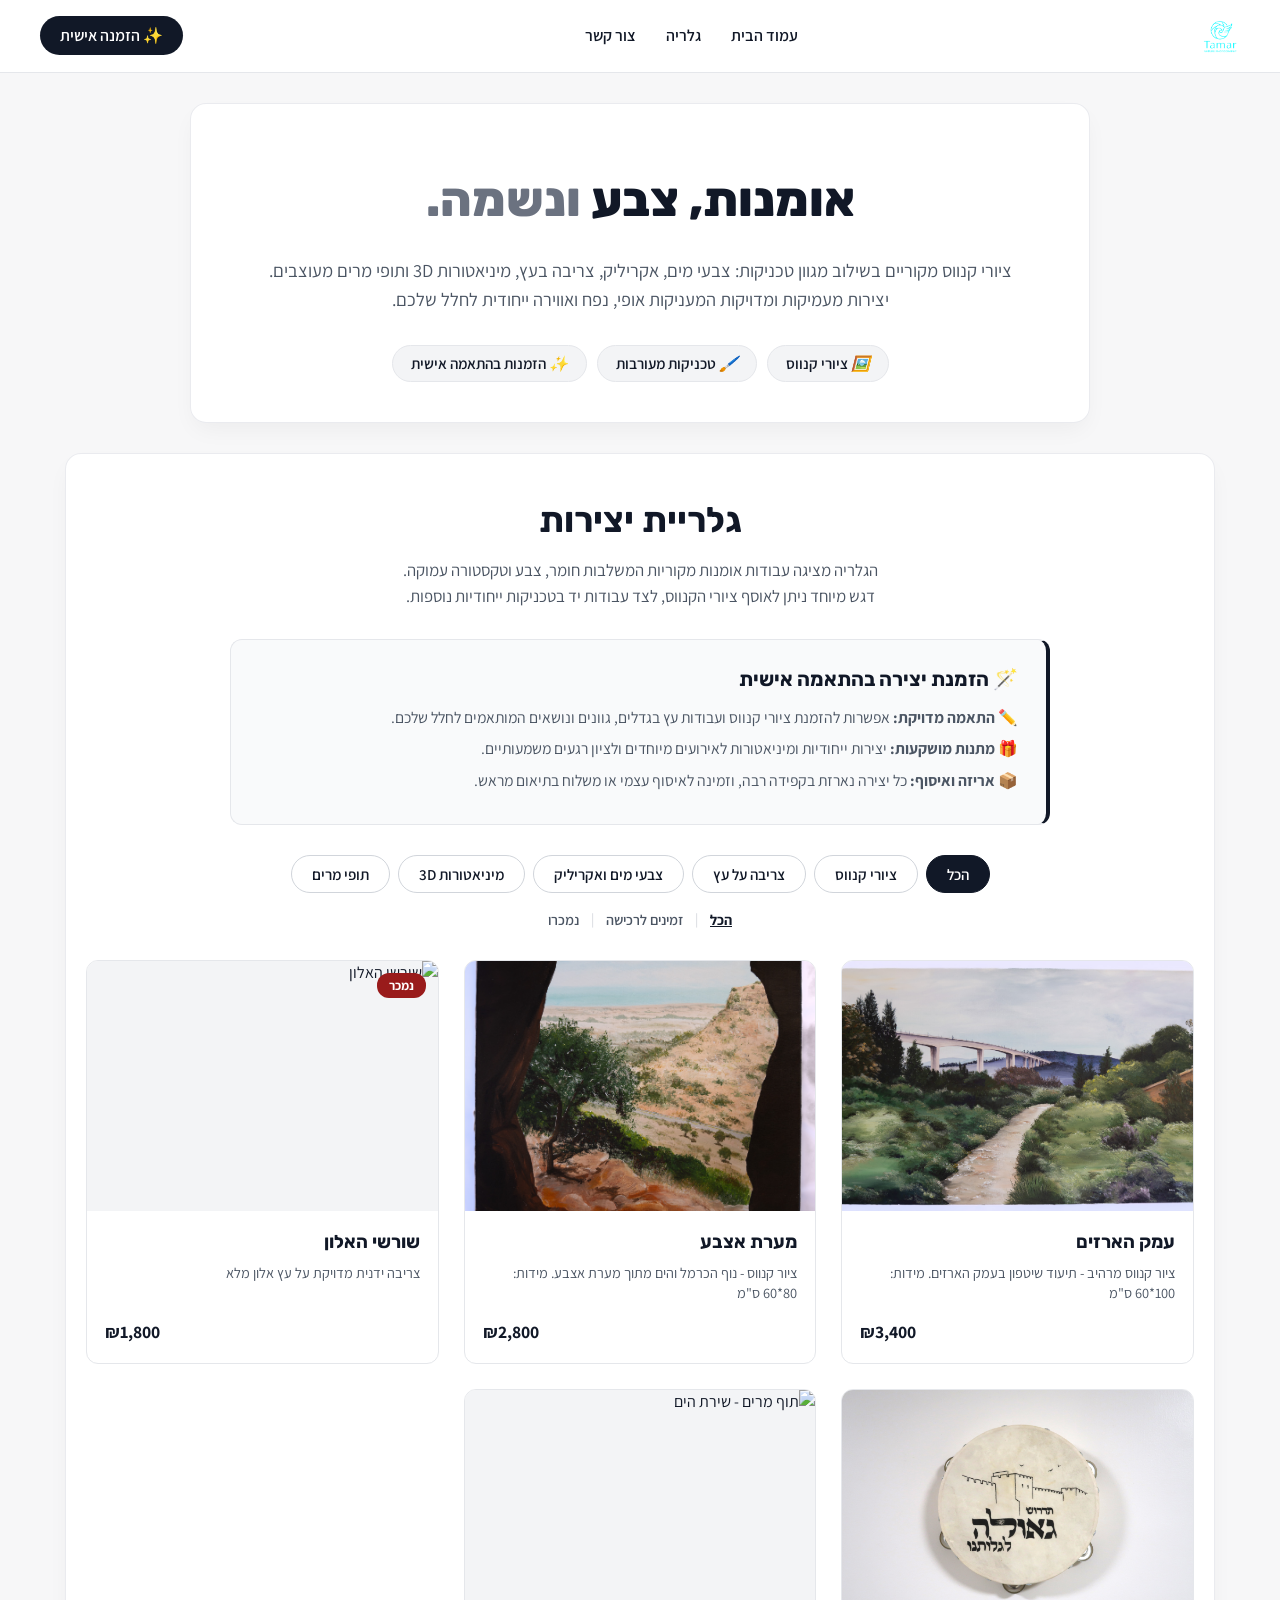
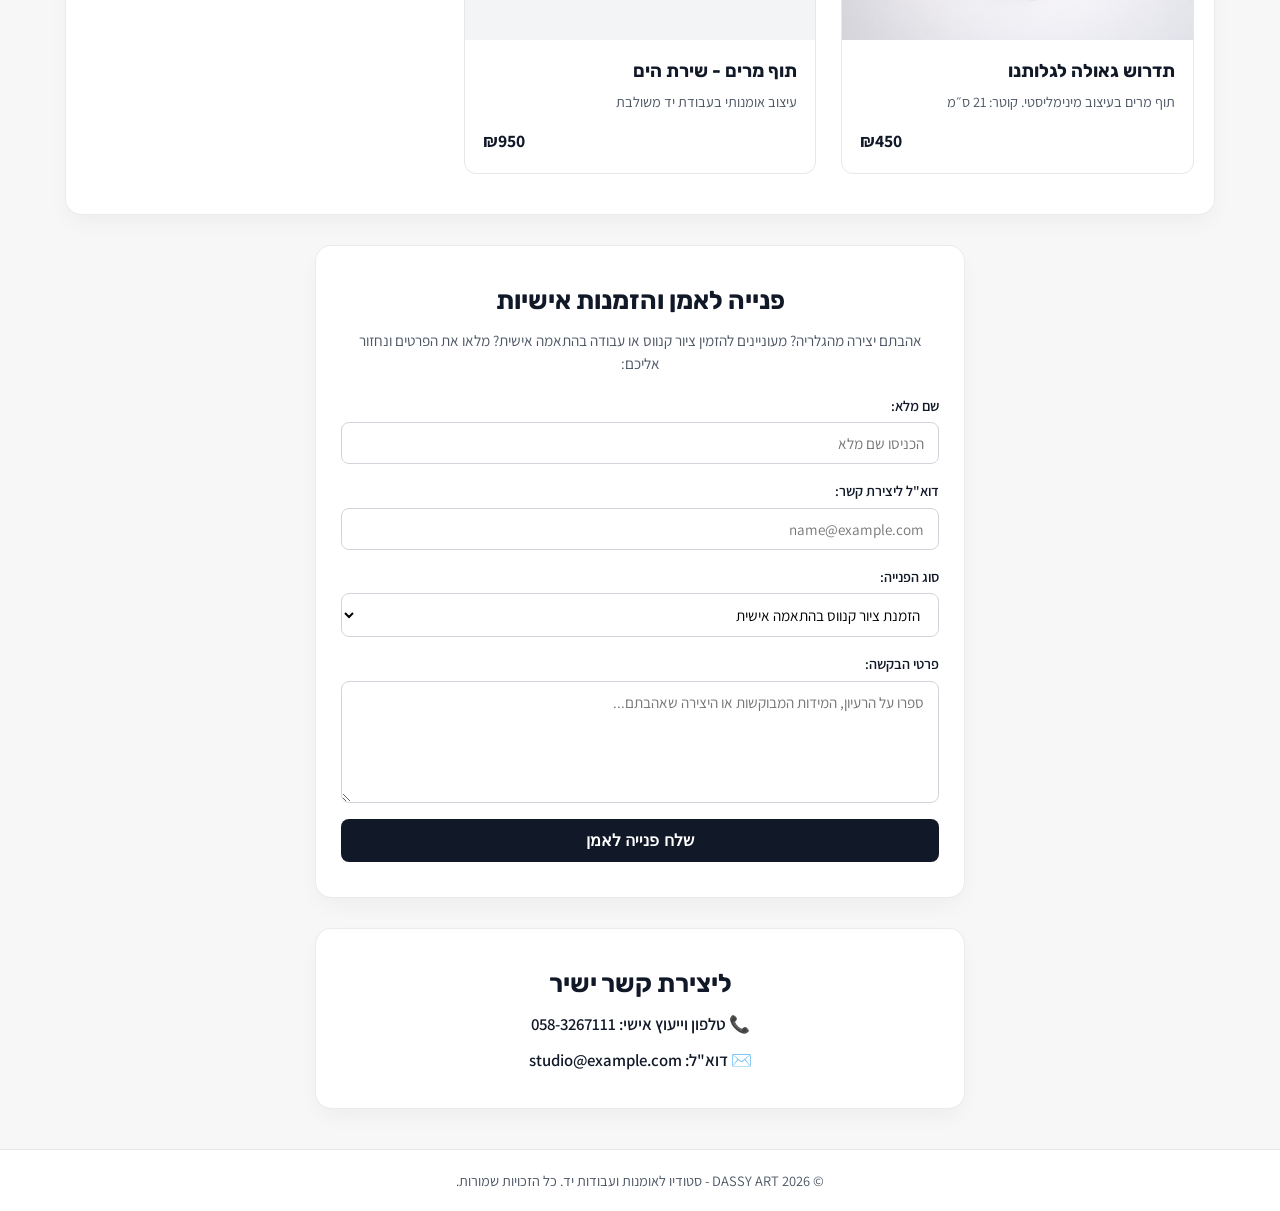
==== index.html @ f4036405 "שינוי כולל עיצוב חדש מההתחלה של האתר" ====
<!DOCTYPE html>
<html lang="he" dir="rtl">

<head>
    <script src="https://identity.netlify.com/v1/netlify-identity-widget.js"></script>
    <link rel="stylesheet" href="style.css">
    <meta charset="UTF-8">
    <meta name="viewport" content="width=device-width, initial-scale=1.0">
    <meta name="robots" content="noindex, nofollow">
    <title>DASSY ART - סטודיו לאומנות וציורי קנווס</title>
</head>

<body>

    <!-- סרגל ניווט עליון -->
    <header class="navbar">
        <div class="nav-container">
            <div class="logo">
                <img src="images/logo.png" alt="DASSY ARTS Logo">
            </div>
            <nav class="nav-links">
                <a href="#about">עמוד הבית</a>
                <a href="#gallery">גלריה</a>
                <a href="#contact">צור קשר</a>
            </nav>
            <div class="nav-btn">
                <a href="#custom-order" class="btn-dark">✨ הזמנה אישית</a>
            </div>
        </div>
    </header>

    <main>
        <!-- אזור Hero ממוקד קנווסים -->
        <section id="about" class="hero-section">
            <div class="hero-content">
                <h1 class="hero-title">אומנות, צבע <span class="highlight">ונשמה.</span></h1>
                <p class="hero-subtitle">
                    ציורי קנווס מקוריים בשילוב מגוון טכניקות: צבעי מים, אקריליק, צריבה בעץ, מיניאטורות 3D ותופי מרים מעוצבים.<br>
                    יצירות מעמיקות ומדויקות המעניקות אופי, נפח ואווירה ייחודית לחלל שלכם.
                </p>
                <div class="tags-container">
                    <span class="tag"><i class="icon">🖼️</i> ציורי קנווס</span>
                    <span class="tag"><i class="icon">🖌️</i> טכניקות מעורבות</span>
                    <span class="tag"><i class="icon">✨</i> הזמנות בהתאמה אישית</span>
                </div>
            </div>
        </section>

        <!-- אזור גלריה -->
        <section id="gallery" class="gallery-section">
            <h2 class="section-title">גלריית יצירות</h2>
            <p class="section-description">
                הגלריה מציגה עבודות אומנות מקוריות המשלבות חומר, צבע וטקסטורה עמוקה.<br>
                דגש מיוחד ניתן לאוסף ציורי הקנווס, לצד עבודות יד בטכניקות ייחודיות נוספות.
            </p>

            <!-- תיבת מידע: אומנות בהתאמה אישית -->
            <div class="info-card">
                <h3>🪄 הזמנת יצירה בהתאמה אישית</h3>
                <div class="info-item">
                    <strong>✏️ התאמה מדויקת:</strong> אפשרות להזמנת ציורי קנווס ועבודות עץ בגדלים, גוונים ונושאים המותאמים לחלל שלכם.
                </div>
                <div class="info-item">
                    <strong>🎁 מתנות מושקעות:</strong> יצירות ייחודיות ומיניאטורות לאירועים מיוחדים ולציון רגעים משמעותיים.
                </div>
                <div class="info-item">
                    <strong>📦 אריזה ואיסוף:</strong> כל יצירה נארזת בקפידה רבה, וזמינה לאיסוף עצמי או משלוח בתיאום מראש.
                </div>
            </div>

            <!-- מסנני חיפוש -->
            <div class="filter-wrapper">
                <!-- מסנן קטגוריות - קנווסים ראשון -->
                <div class="category-filters">
                    <button class="filter-btn active" data-filter-cat="all">הכל</button>
                    <button class="filter-btn" data-filter-cat="canvas">ציורי קנווס</button>
                    <button class="filter-btn" data-filter-cat="wood">צריבה על עץ</button>
                    <button class="filter-btn" data-filter-cat="watercolor">צבעי מים ואקריליק</button>
                    <button class="filter-btn" data-filter-cat="miniatures">מיניאטורות 3D</button>
                    <button class="filter-btn" data-filter-cat="tambourines">תופי מרים</button>
                </div>

                <!-- מסנן זמינות -->
                <div class="status-filters">
                    <button class="status-btn active" data-filter-status="all">הכל</button>
                    <span class="divider">|</span>
                    <button class="status-btn" data-filter-status="available">זמינים לרכישה</button>
                    <span class="divider">|</span>
                    <button class="status-btn" data-filter-status="sold">נמכרו</button>
                </div>
            </div>

            <!-- גריד יצירות -->
            <div class="gallery-container">
                
                <!-- יצירת קנווס 1 -->
                <figure class="card" data-cat="canvas" data-status="available" onclick="openModal('item4')">
                    <div class="card-image-wrap">
                        <img src="images/DSC03088.jpg" alt="עמק הארזים">
                    </div>
                    <figcaption>
                        <h3>עמק הארזים</h3>
                        <p class="card-desc">ציור קנווס מרהיב - תיעוד שיטפון בעמק הארזים. מידות: 100*60 ס"מ</p>
                        <div class="card-footer">
                            <span class="price">₪3,400</span>
                        </div>
                    </figcaption>
                </figure>

                <!-- יצירת קנווס 2 -->
                <figure class="card" data-cat="canvas" data-status="available" onclick="openModal('item5')">
                    <div class="card-image-wrap">
                        <img src="images/DSC03084.jpg" alt="מערת אצבע">
                    </div>
                    <figcaption>
                        <h3>מערת אצבע</h3>
                        <p class="card-desc">ציור קנווס - נוף הכרמל והים מתוך מערת אצבע. מידות: 80*60 ס"מ</p>
                        <div class="card-footer">
                            <span class="price">₪2,800</span>
                        </div>
                    </figcaption>
                </figure>

                <!-- עבודת עץ -->
                <figure class="card sold-card" data-cat="wood" data-status="sold" onclick="openModal('item2')">
                    <div class="card-image-wrap">
                        <span class="sold-badge">נמכר</span>
                        <img src="https://picsum.photos/id/1025/600/400" alt="שורשי האלון">
                    </div>
                    <figcaption>
                        <h3>שורשי האלון</h3>
                        <p class="card-desc">צריבה ידנית מדויקת על עץ אלון מלא</p>
                        <div class="card-footer">
                            <span class="price">₪1,800</span>
                        </div>
                    </figcaption>
                </figure>

                <!-- תוף מרים -->
                <figure class="card" data-cat="tambourines" data-status="available" onclick="openModal('item1')">
                    <div class="card-image-wrap">
                        <img src="images/tidrosh.jpg" alt="תדרוש גאולה לגלותנו">
                    </div>
                    <figcaption>
                        <h3>תדרוש גאולה לגלותנו</h3>
                        <p class="card-desc">תוף מרים בעיצוב מינימליסטי. קוטר: 21 ס״מ</p>
                        <div class="card-footer">
                            <span class="price">₪450</span>
                        </div>
                    </figcaption>
                </figure>

                <!-- תוף מרים 2 -->
                <figure class="card" data-cat="tambourines" data-status="available" onclick="openModal('item3')">
                    <div class="card-image-wrap">
                        <img src="https://picsum.photos/id/1069/600/400" alt="תוף מרים - שירת הים">
                    </div>
                    <figcaption>
                        <h3>תוף מרים - שירת הים</h3>
                        <p class="card-desc">עיצוב אומנותי בעבודת יד משולבת</p>
                        <div class="card-footer">
                            <span class="price">₪950</span>
                        </div>
                    </figcaption>
                </figure>

            </div>
        </section>

        <!-- טופס יצירת קשר / הזמנה -->
        <section id="custom-order" class="form-section">
            <h2>פנייה לאמן והזמנות אישיות</h2>
            <p>אהבתם יצירה מהגלריה? מעוניינים להזמין ציור קנווס או עבודה בהתאמה אישית? מלאו את הפרטים ונחזור אליכם:</p>
            
            <form action="https://formsubmit.co/ytmr258@gmail.com" method="POST" class="custom-form">
                <input type="hidden" name="_next" value="https://ytmr258-max.github.io/DASSY-ART/thanks.html">
                <input type="hidden" name="_captcha" value="false">

                <div class="form-group">
                    <label for="name">שם מלא:</label>
                    <input type="text" id="name" name="name" required placeholder="הכניסו שם מלא">
                </div>
                <div class="form-group">
                    <label for="email">דוא"ל ליצירת קשר:</label>
                    <input type="email" id="email" name="email" required placeholder="name@example.com">
                </div>
                <div class="form-group">
                    <label for="order-type">סוג הפנייה:</label>
                    <select id="order-type" name="order-type">
                        <option value="custom-canvas">הזמנת ציור קנווס בהתאמה אישית</option>
                        <option value="purchase">רכישת יצירה קיימת מהגלריה</option>
                        <option value="custom-wood">הזמנת עבודת צריבה בעץ</option>
                        <option value="miniatures">הזמנת מיניאטורה / תוף מרים</option>
                        <option value="other">ייעוץ / פנייה כללית</option>
                    </select>
                </div>
                <div class="form-group">
                    <label for="message">פרטי הבקשה:</label>
                    <textarea id="message" name="message" rows="5" placeholder="ספרו על הרעיון, המידות המבוקשות או היצירה שאהבתם..."></textarea>
                </div>
                <button type="submit" class="submit-btn">שלח פנייה לאמן</button>
            </form>
        </section>

        <!-- פרטי התקשרות -->
        <section id="contact" class="contact-section">
            <h2>ליצירת קשר ישיר</h2>
            <ul class="contact-list">
                <li>📞 טלפון וייעוץ אישי: 058-3267111</li>
                <li>✉️ דוא"ל: studio@example.com</li>
            </ul>
        </section>
    </main>

    <!-- Modal לפרטי יצירה -->
    <div id="product-modal" class="modal-backdrop" onclick="closeModal(event)">
        <div class="modal-content" onclick="event.stopPropagation()">
            <button class="modal-close" onclick="closeModalDirect()">&times;</button>
            <div class="modal-body">
                <div class="modal-gallery">
                    <img id="modal-main-img" src="" alt="תמונה ראשית">
                    <div class="modal-thumbs" id="modal-thumbs"></div>
                </div>
                <div class="modal-info">
                    <h2 id="modal-title"></h2>
                    <p id="modal-price" class="price"></p>
                    <p id="modal-desc" class="modal-desc-text"></p>
                    <hr class="modal-divider">

                    <h3 id="modal-form-title">פנייה לגבי יצירה זו</h3>
                    <form action="https://formsubmit.co/ytmr258@gmail.com" method="POST" class="custom-form">
                        <input type="hidden" name="_next" value="https://ytmr258-max.github.io/DASSY-ART/thanks.html">
                        <input type="hidden" name="_captcha" value="false">
                        <input type="hidden" id="modal-item-name" name="item_name" value="">
                        
                        <div class="form-group">
                            <label for="m-name">שם מלא:</label>
                            <input type="text" id="m-name" name="name" required>
                        </div>
                        <div class="form-group">
                            <label for="m-email">דוא"ל:</label>
                            <input type="email" id="m-email" name="email" required>
                        </div>
                        <div class="form-group">
                            <label for="m-message">הודעה:</label>
                            <textarea id="m-message" name="message" rows="3" placeholder="אשמח לקבל פרטים נוספים..."></textarea>
                        </div>
                        <button type="submit" class="submit-btn">שלח פנייה לגבי היצירה</button>
                    </form>
                </div>
            </div>
        </div>
    </div>

    <footer>
        <p>&copy; 2026 DASSY ART - סטודיו לאומנות ועבודות יד. כל הזכויות שמורות.</p>
    </footer>

    <script src="script.js"></script>
</body>

</html>
---- style.css ----
@import url('https://fonts.googleapis.com/css2?family=Assistant:wght@400;600;700&family=Rubik:wght@500;700;800&display=swap');

:root {
  --bg-color: #f7f7f8;
  --text-primary: #111827;
  --text-secondary: #4b5563;
  --accent-color: #374151;
  --accent-hover: #000000;
  
  --glass-bg: rgba(255, 255, 255, 0.92); 
  --glass-border: rgba(229, 231, 235, 0.8);
  --glass-shadow: 0 10px 25px -5px rgba(0, 0, 0, 0.05);

  --card-bg: #ffffff;
  --pill-bg: #f3f4f6;
  --sold-red: #991b1b;
  --font-main: 'Assistant', sans-serif;
  --font-heading: 'Rubik', sans-serif;
}

* { box-sizing: border-box; margin: 0; padding: 0; }

body {
    background-color: var(--bg-color);
    font-family: var(--font-main);
    color: var(--text-primary);
    direction: rtl;
    text-align: center;
    line-height: 1.5;
}

/* Navbar */
.navbar {
  background-color: rgba(255, 255, 255, 0.95);
  backdrop-filter: blur(8px);
  padding: 16px 40px;
  position: sticky;
  top: 0;
  z-index: 100;
  border-bottom: 1px solid #e5e7eb;
}
.nav-container { max-width: 1200px; margin: 0 auto; display: flex; align-items: center; justify-content: space-between; }
.logo img { height: 40px; width: auto; display: block; }
.nav-links { display: flex; gap: 30px; }
.nav-links a { text-decoration: none; color: var(--text-primary); font-weight: 600; transition: color 0.2s ease; }
.nav-links a:hover { color: var(--text-secondary); }
.btn-dark { background-color: var(--text-primary); color: #fff; padding: 9px 20px; border-radius: 20px; text-decoration: none; font-weight: 600; transition: background 0.2s; }
.btn-dark:hover { background-color: var(--accent-hover); }

/* Hero Section */
.hero-section { 
  padding: 60px 20px 40px; 
  max-width: 900px; 
  margin: 30px auto 20px; 
  background: var(--glass-bg);
  border-radius: 16px;
  box-shadow: var(--glass-shadow);
  border: 1px solid var(--glass-border);
}
.hero-title { 
  font-family: var(--font-heading); 
  font-size: 3rem; 
  font-weight: 800; 
  color: var(--text-primary);
}
.hero-title .highlight { color: #6b7280; }
.hero-subtitle { 
  font-size: 1.15rem; 
  color: var(--text-secondary); 
  margin: 20px 0 30px; 
  line-height: 1.6;
}
.tags-container { display: flex; justify-content: center; gap: 10px; flex-wrap: wrap; }
.tag { 
  background-color: var(--pill-bg); 
  padding: 6px 18px; 
  border-radius: 20px; 
  font-weight: 600; 
  font-size: 0.95rem;
  color: var(--text-primary);
  border: 1px solid #e5e7eb;
}

/* Gallery Section */
.gallery-section { 
  max-width: 1150px; 
  margin: 30px auto; 
  padding: 40px 20px; 
  background: var(--glass-bg);
  border-radius: 16px;
  box-shadow: var(--glass-shadow);
  border: 1px solid var(--glass-border);
}
.section-title { 
  font-family: var(--font-heading); 
  font-size: 2.2rem; 
  margin-bottom: 12px; 
}
.section-description { 
  color: var(--text-secondary); 
  max-width: 750px; 
  margin: 0 auto 15px; 
  font-size: 1.05rem; 
}

/* Info Card */
.info-card {
  background-color: #f9fafb;
  border: 1px solid #e5e7eb;
  border-right: 4px solid var(--text-primary);
  border-radius: 12px;
  padding: 24px 28px;
  max-width: 820px;
  margin: 30px auto;
  text-align: right;
}
.info-card h3 { font-family: var(--font-heading); font-size: 1.25rem; margin-bottom: 12px; }
.info-item { margin-bottom: 8px; font-size: 0.98rem; color: var(--text-secondary); }

/* Filters */
.filter-wrapper { margin: 30px 0; display: flex; flex-direction: column; gap: 15px; align-items: center; }
.category-filters { display: flex; gap: 8px; flex-wrap: wrap; justify-content: center; }
.filter-btn {
  background-color: #ffffff;
  border: 1px solid #d1d5db;
  padding: 8px 20px;
  border-radius: 20px;
  font-family: var(--font-main);
  font-weight: 600;
  font-size: 0.95rem;
  color: var(--text-primary);
  cursor: pointer;
  transition: all 0.2s ease;
}
.filter-btn.active, .filter-btn:hover { 
  background-color: var(--text-primary); 
  color: #ffffff; 
  border-color: var(--text-primary); 
}
.status-filters { display: flex; gap: 12px; align-items: center; justify-content: center; font-size: 0.9rem; color: var(--text-secondary); }
.status-btn { background: none; border: none; font-family: var(--font-main); font-size: 0.9rem; color: var(--text-secondary); cursor: pointer; font-weight: 600; }
.status-btn.active { color: var(--text-primary); font-weight: 700; text-decoration: underline; }
.divider { color: #d1d5db; }

/* Gallery Grid */
.gallery-container { display: grid; grid-template-columns: repeat(auto-fill, minmax(280px, 1fr)); gap: 25px; margin-top: 25px; }
.card {
  background-color: var(--card-bg);
  border-radius: 12px;
  overflow: hidden;
  border: 1px solid #e5e7eb;
  cursor: pointer;
  transition: transform 0.2s ease, box-shadow 0.2s ease;
  text-align: right;
  display: flex; 
  flex-direction: column;
}
.card:hover { transform: translateY(-4px); box-shadow: 0 12px 20px -5px rgba(0, 0, 0, 0.08); }
.card * { pointer-events: none; }

.card-image-wrap { position: relative; width: 100%; height: 250px; background-color: #f3f4f6; }
.card-image-wrap img { width: 100%; height: 100%; object-fit: cover; }

.sold-badge {
  position: absolute; top: 12px; right: 12px;
  background-color: var(--sold-red); color: #ffffff;
  font-size: 0.8rem; font-weight: 700;
  padding: 3px 12px; border-radius: 12px; z-index: 2;
}
.card figcaption { padding: 18px; display: flex; flex-direction: column; gap: 6px; flex-grow: 1; }
.card h3 { font-family: var(--font-heading); font-size: 1.15rem; color: var(--text-primary); }
.card-desc { font-size: 0.9rem; color: var(--text-secondary); line-height: 1.4; }
.card-footer { display: flex; justify-content: flex-end; align-items: center; margin-top: auto; padding-top: 10px; }
.price { font-weight: 700; font-size: 1.1rem; color: var(--text-primary); direction: ltr; }

/* Forms & Contact */
.form-section, .contact-section { 
  max-width: 650px; 
  margin: 30px auto; 
  padding: 35px 25px; 
  background: var(--glass-bg);
  border-radius: 16px;
  border: 1px solid var(--glass-border);
  box-shadow: var(--glass-shadow);
  text-align: right;
}
.contact-section { text-align: center; }
.form-section h2, .contact-section h2 { font-family: var(--font-heading); font-size: 1.6rem; margin-bottom: 10px; text-align: center; }
.form-section p { font-size: 0.95rem; color: var(--text-secondary); margin-bottom: 20px; text-align: center; }

.form-group { display: flex; flex-direction: column; gap: 6px; margin-bottom: 16px; }
.form-group label { font-weight: 600; font-size: 0.9rem; }
.form-group input, .form-group select, .form-group textarea {
  width: 100%; 
  padding: 10px 14px; 
  background-color: #ffffff;
  border: 1px solid #d1d5db; 
  border-radius: 8px; 
  font-family: var(--font-main); 
  font-size: 0.95rem;
}

.submit-btn {
  background-color: var(--text-primary); 
  color: #ffffff; 
  border: none; 
  padding: 12px; 
  border-radius: 8px;
  font-weight: 700; 
  width: 100%; 
  cursor: pointer; 
  font-size: 1rem; 
  transition: background 0.2s;
}
.submit-btn:hover { background-color: var(--accent-hover); }

.contact-list { list-style: none; padding: 0; display: flex; flex-direction: column; gap: 10px; align-items: center; font-size: 1.05rem; font-weight: 600; }

/* Modal */
.modal-backdrop {
  position: fixed; top: 0; left: 0; width: 100vw; height: 100vh;
  background: rgba(0, 0, 0, 0.5);
  backdrop-filter: blur(4px);
  display: none; opacity: 0; pointer-events: none;
  align-items: center; justify-content: center; z-index: 9999;
  transition: opacity 0.2s ease;
}
.modal-backdrop.open { display: flex !important; opacity: 1 !important; pointer-events: auto !important; }

.modal-content {
  background: #ffffff; border-radius: 16px; max-width: 750px; width: 90%;
  max-height: 85vh; overflow-y: auto; position: relative; padding: 30px; text-align: right;
}
.modal-content * { pointer-events: auto; }
.modal-close { position: absolute; top: 15px; left: 18px; font-size: 1.8rem; background: none; border: none; cursor: pointer; }
.modal-body { display: grid; grid-template-columns: 1fr 1fr; gap: 20px; margin-top: 10px; }
@media (max-width: 640px) { .modal-body { grid-template-columns: 1fr; } }

.modal-gallery img { width: 100%; height: 250px; object-fit: contain; background: #f9fafb; border-radius: 8px; }
.modal-thumbs { display: flex; gap: 8px; margin-top: 10px; justify-content: center; }
.modal-thumbs img { width: 50px; height: 50px; border-radius: 6px; cursor: pointer; opacity: 0.7; object-fit: cover; }
.modal-thumbs img.active { opacity: 1; border: 2px solid var(--text-primary); }

.modal-desc-text { color: var(--text-secondary); font-size: 0.95rem; margin: 10px 0; }
.modal-divider { border: 0; height: 1px; background: #e5e7eb; margin: 15px 0; }

footer { padding: 20px; background: #ffffff; text-align: center; border-top: 1px solid #e5e7eb; font-size: 0.9rem; color: var(--text-secondary); margin-top: 40px; }
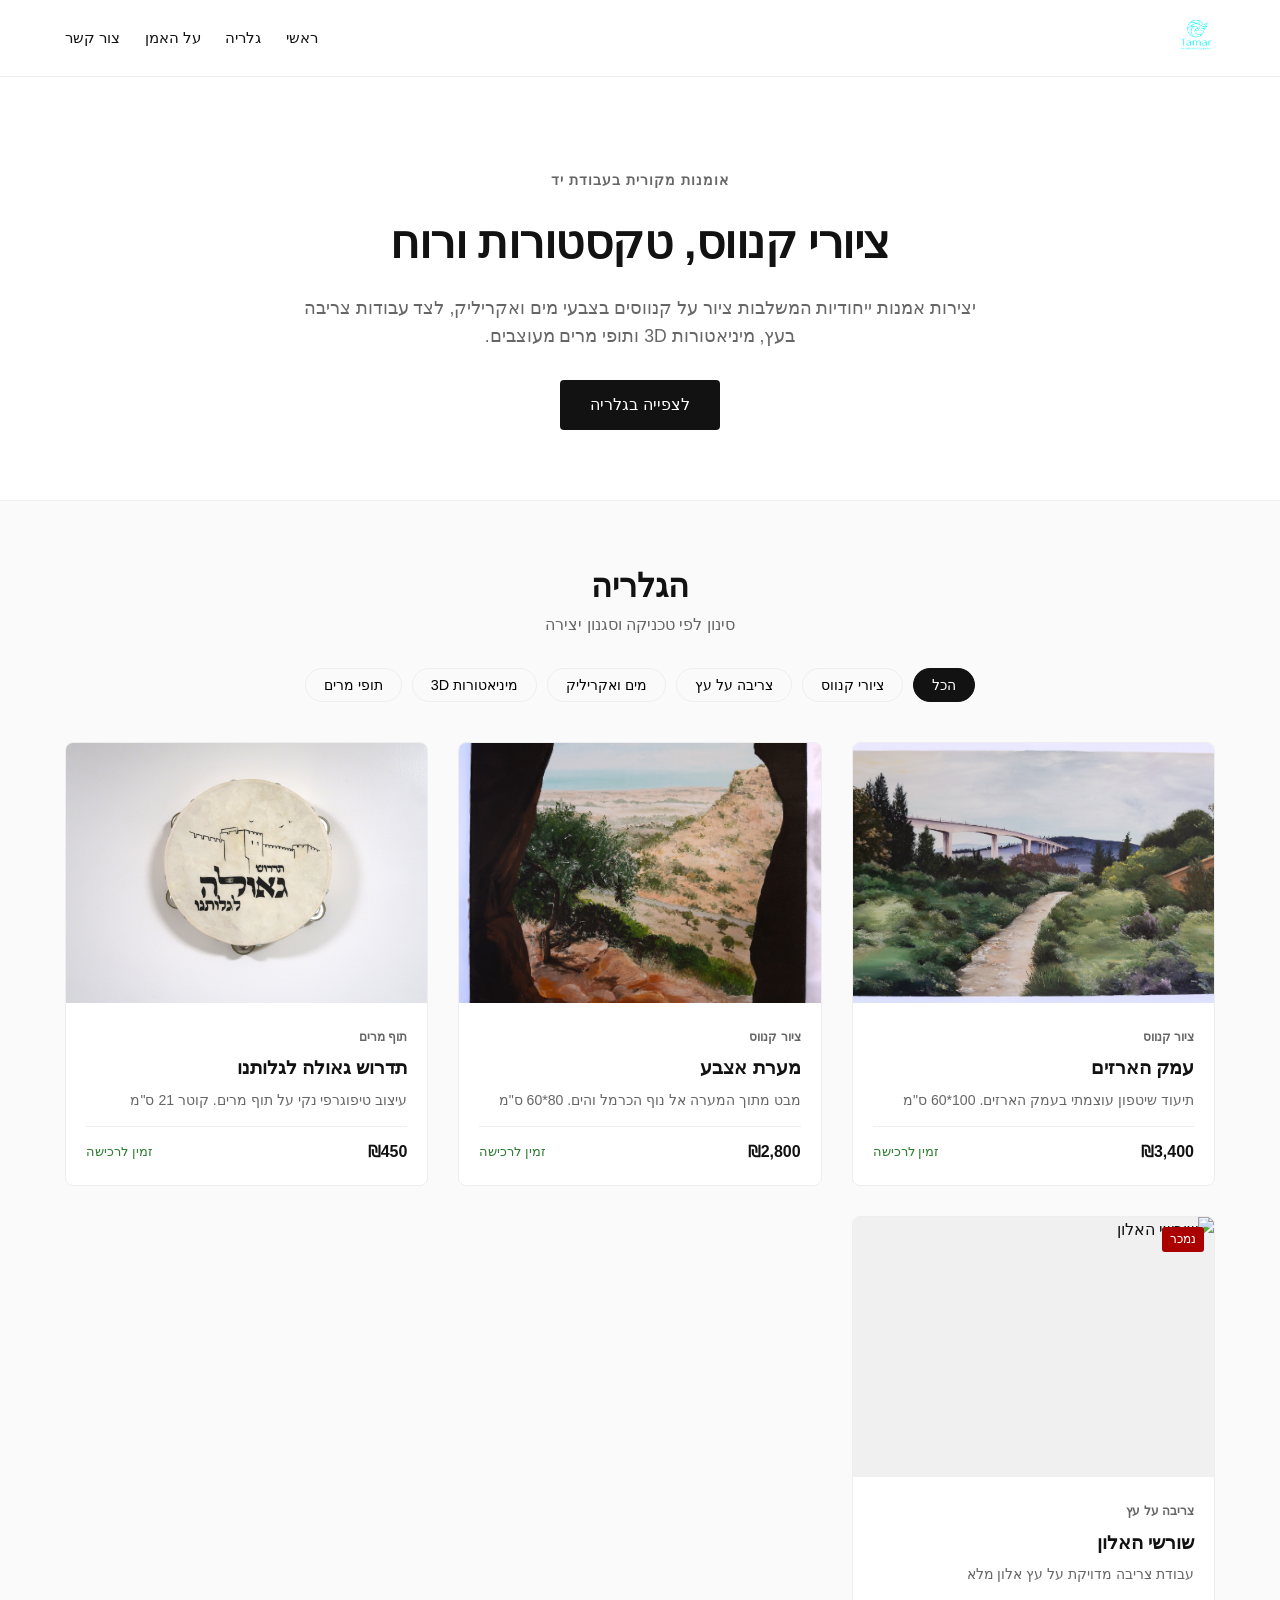
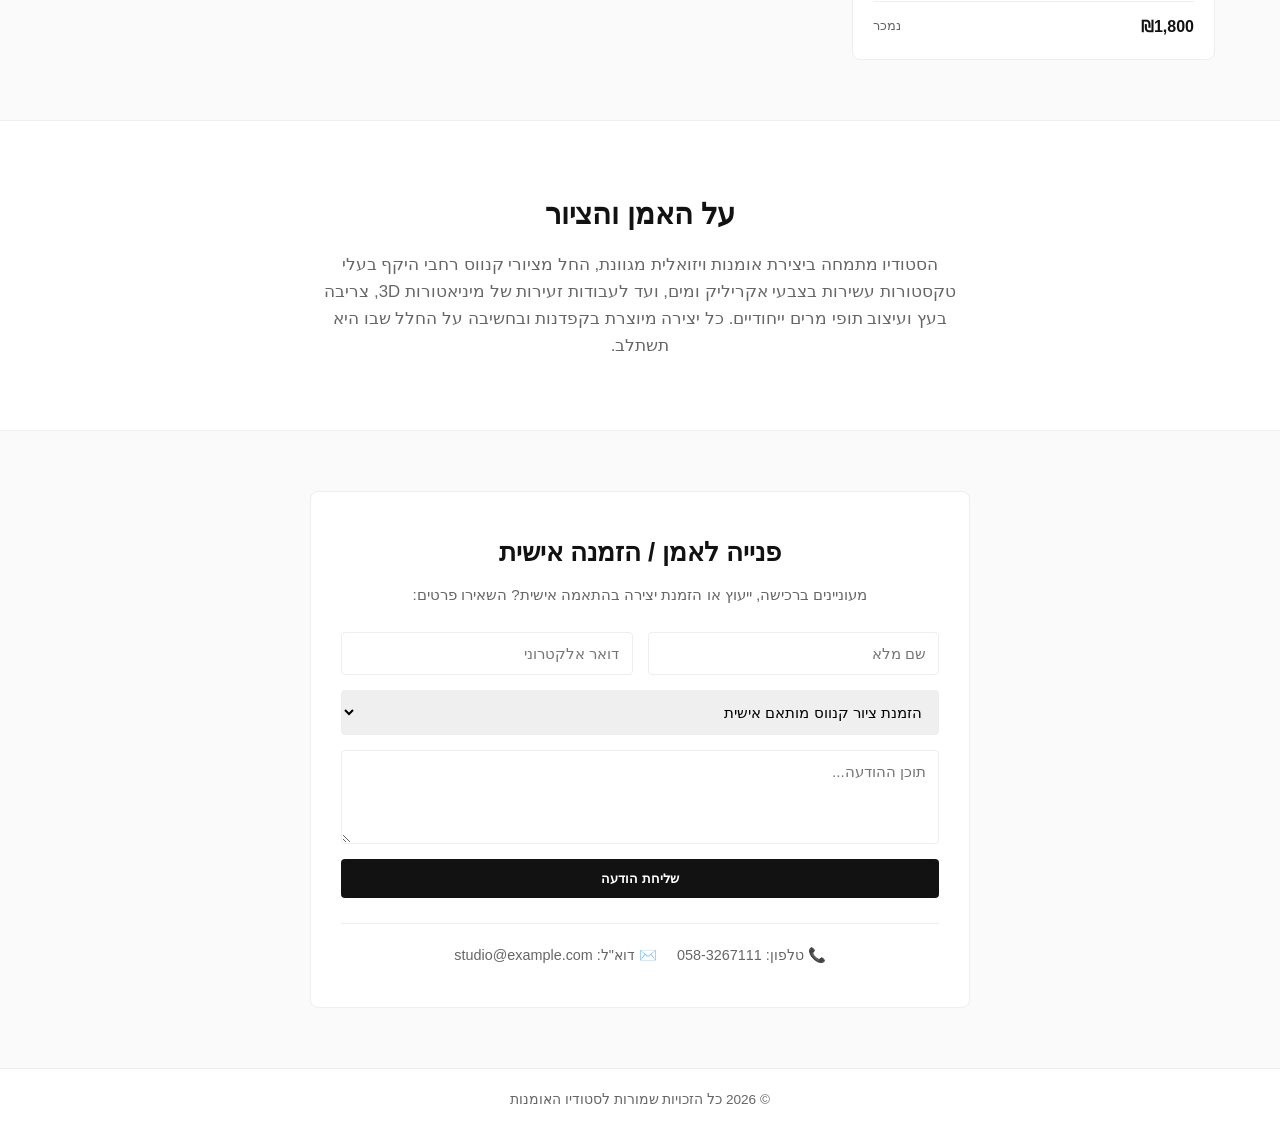
==== commit 82c132f5: "שינוי כולל 2" ====
--- a/index.html
+++ b/index.html
@@ -1,251 +1,197 @@
 <!DOCTYPE html>
 <html lang="he" dir="rtl">
-
 <head>
-    <script src="https://identity.netlify.com/v1/netlify-identity-widget.js"></script>
-    <link rel="stylesheet" href="style.css">
     <meta charset="UTF-8">
     <meta name="viewport" content="width=device-width, initial-scale=1.0">
-    <meta name="robots" content="noindex, nofollow">
-    <title>DASSY ART - סטודיו לאומנות וציורי קנווס</title>
+    <title>גלריית אמנות | אומנות מקורית וקנווסים</title>
+    <link rel="stylesheet" href="style.css">
+    <script src="https://identity.netlify.com/v1/netlify-identity-widget.js"></script>
 </head>
-
 <body>
 
-    <!-- סרגל ניווט עליון -->
-    <header class="navbar">
-        <div class="nav-container">
-            <div class="logo">
-                <img src="images/logo.png" alt="DASSY ARTS Logo">
-            </div>
-            <nav class="nav-links">
-                <a href="#about">עמוד הבית</a>
+    <!-- ניווט עליון נקי -->
+    <header class="site-header">
+        <div class="header-inner">
+            <div class="brand-logo">
+                <img src="images/logo.png" alt="לוגו האמן">
+            </div>
+            <nav class="main-nav">
+                <a href="#hero">ראשי</a>
                 <a href="#gallery">גלריה</a>
-                <a href="#contact">צור קשר</a>
+                <a href="#about-artist">על האמן</a>
+                <a href="#contact-section">צור קשר</a>
             </nav>
-            <div class="nav-btn">
-                <a href="#custom-order" class="btn-dark">✨ הזמנה אישית</a>
-            </div>
         </div>
     </header>
 
     <main>
-        <!-- אזור Hero ממוקד קנווסים -->
-        <section id="about" class="hero-section">
-            <div class="hero-content">
-                <h1 class="hero-title">אומנות, צבע <span class="highlight">ונשמה.</span></h1>
-                <p class="hero-subtitle">
-                    ציורי קנווס מקוריים בשילוב מגוון טכניקות: צבעי מים, אקריליק, צריבה בעץ, מיניאטורות 3D ותופי מרים מעוצבים.<br>
-                    יצירות מעמיקות ומדויקות המעניקות אופי, נפח ואווירה ייחודית לחלל שלכם.
-                </p>
-                <div class="tags-container">
-                    <span class="tag"><i class="icon">🖼️</i> ציורי קנווס</span>
-                    <span class="tag"><i class="icon">🖌️</i> טכניקות מעורבות</span>
-                    <span class="tag"><i class="icon">✨</i> הזמנות בהתאמה אישית</span>
+        <!-- Hero נקי וממוקד קנווסים -->
+        <section id="hero" class="hero-block">
+            <div class="hero-text">
+                <span class="sub-title">אומנות מקורית בעבודת יד</span>
+                <h1>ציורי קנווס, טקסטורות ורוח</h1>
+                <p>יצירות אמנות ייחודיות המשלבות ציור על קנווסים בצבעי מים ואקריליק, לצד עבודות צריבה בעץ, מיניאטורות 3D ותופי מרים מעוצבים.</p>
+                <a href="#gallery" class="cta-button">לצפייה בגלריה</a>
+            </div>
+        </section>
+
+        <!-- גלריה הראשית -->
+        <section id="gallery" class="gallery-block">
+            <div class="section-header">
+                <h2>הגלריה</h2>
+                <p>סינון לפי טכניקה וסגנון יצירה</p>
+            </div>
+
+            <!-- סינון קטגוריות -->
+            <div class="filter-bar">
+                <button class="filter-btn active" data-cat="all">הכל</button>
+                <button class="filter-btn" data-cat="canvas">ציורי קנווס</button>
+                <button class="filter-btn" data-cat="wood">צריבה על עץ</button>
+                <button class="filter-btn" data-cat="paints">מים ואקריליק</button>
+                <button class="filter-btn" data-cat="miniatures">מיניאטורות 3D</button>
+                <button class="filter-btn" data-cat="tambourines">תופי מרים</button>
+            </div>
+
+            <!-- גריד היצירות -->
+            <div class="art-grid">
+                
+                <!-- קנווס 1 -->
+                <article class="art-card" data-cat="canvas" onclick="openModal('item4')">
+                    <div class="art-thumb">
+                        <img src="images/DSC03088.jpg" alt="עמק הארזים">
+                    </div>
+                    <div class="art-details">
+                        <span class="art-cat">ציור קנווס</span>
+                        <h3>עמק הארזים</h3>
+                        <p>תיעוד שיטפון עוצמתי בעמק הארזים. 100*60 ס"מ</p>
+                        <div class="art-meta">
+                            <span class="price">₪3,400</span>
+                            <span class="status available">זמין לרכישה</span>
+                        </div>
+                    </div>
+                </article>
+
+                <!-- קנווס 2 -->
+                <article class="art-card" data-cat="canvas" onclick="openModal('item5')">
+                    <div class="art-thumb">
+                        <img src="images/DSC03084.jpg" alt="מערת אצבע">
+                    </div>
+                    <div class="art-details">
+                        <span class="art-cat">ציור קנווס</span>
+                        <h3>מערת אצבע</h3>
+                        <p>מבט מתוך המערה אל נוף הכרמל והים. 80*60 ס"מ</p>
+                        <div class="art-meta">
+                            <span class="price">₪2,800</span>
+                            <span class="status available">זמין לרכישה</span>
+                        </div>
+                    </div>
+                </article>
+
+                <!-- תוף מרים -->
+                <article class="art-card" data-cat="tambourines" onclick="openModal('item1')">
+                    <div class="art-thumb">
+                        <img src="images/tidrosh.jpg" alt="תדרוש גאולה לגלותנו">
+                    </div>
+                    <div class="art-details">
+                        <span class="art-cat">תוף מרים</span>
+                        <h3>תדרוש גאולה לגלותנו</h3>
+                        <p>עיצוב טיפוגרפי נקי על תוף מרים. קוטר 21 ס"מ</p>
+                        <div class="art-meta">
+                            <span class="price">₪450</span>
+                            <span class="status available">זמין לרכישה</span>
+                        </div>
+                    </div>
+                </article>
+
+                <!-- צריבה בעץ (נמכר) -->
+                <article class="art-card sold" data-cat="wood" onclick="openModal('item2')">
+                    <div class="art-thumb">
+                        <span class="badge-sold">נמכר</span>
+                        <img src="https://picsum.photos/id/1025/600/400" alt="שורשי האלון">
+                    </div>
+                    <div class="art-details">
+                        <span class="art-cat">צריבה על עץ</span>
+                        <h3>שורשי האלון</h3>
+                        <p>עבודת צריבה מדויקת על עץ אלון מלא</p>
+                        <div class="art-meta">
+                            <span class="price">₪1,800</span>
+                            <span class="status is-sold">נמכר</span>
+                        </div>
+                    </div>
+                </article>
+
+            </div>
+        </section>
+
+        <!-- אזור "על האמן" -->
+        <section id="about-artist" class="about-block">
+            <div class="about-content">
+                <h2>על האמן והציור</h2>
+                <p>הסטודיו מתמחה ביצירת אומנות ויזואלית מגוונת, החל מציורי קנווס רחבי היקף בעלי טקסטורות עשירות בצבעי אקריליק ומים, ועד לעבודות זעירות של מיניאטורות 3D, צריבה בעץ ועיצוב תופי מרים ייחודיים. כל יצירה מיוצרת בקפדנות ובחשיבה על החלל שבו היא תשתלב.</p>
+            </div>
+        </section>
+
+        <!-- טופס יצירת קשר -->
+        <section id="contact-section" class="contact-block">
+            <div class="contact-card">
+                <h2>פנייה לאמן / הזמנה אישית</h2>
+                <p>מעוניינים ברכישה, ייעוץ או הזמנת יצירה בהתאמה אישית? השאירו פרטים:</p>
+                
+                <form action="https://formsubmit.co/ytmr258@gmail.com" method="POST" class="main-form">
+                    <input type="hidden" name="_next" value="https://ytmr258-max.github.io/DASSY-ART/thanks.html">
+                    <input type="hidden" name="_captcha" value="false">
+
+                    <div class="input-row">
+                        <input type="text" name="name" placeholder="שם מלא" required>
+                        <input type="email" name="email" placeholder="דואר אלקטרוני" required>
+                    </div>
+
+                    <select name="subject">
+                        <option value="canvas">הזמנת ציור קנווס מותאם אישית</option>
+                        <option value="general-item">רכישת יצירה קיימת מהגלריה</option>
+                        <option value="wood-burning">עבודת צריבה בעץ / תוף מרים</option>
+                        <option value="other">פנייה כללית / ייעוץ</option>
+                    </select>
+
+                    <textarea name="message" rows="4" placeholder="תוכן ההודעה..." required></textarea>
+
+                    <button type="submit" class="send-btn">שליחת הודעה</button>
+                </form>
+
+                <div class="direct-contact">
+                    <span>📞 טלפון: 058-3267111</span>
+                    <span>✉️ דוא"ל: studio@example.com</span>
                 </div>
             </div>
         </section>
-
-        <!-- אזור גלריה -->
-        <section id="gallery" class="gallery-section">
-            <h2 class="section-title">גלריית יצירות</h2>
-            <p class="section-description">
-                הגלריה מציגה עבודות אומנות מקוריות המשלבות חומר, צבע וטקסטורה עמוקה.<br>
-                דגש מיוחד ניתן לאוסף ציורי הקנווס, לצד עבודות יד בטכניקות ייחודיות נוספות.
-            </p>
-
-            <!-- תיבת מידע: אומנות בהתאמה אישית -->
-            <div class="info-card">
-                <h3>🪄 הזמנת יצירה בהתאמה אישית</h3>
-                <div class="info-item">
-                    <strong>✏️ התאמה מדויקת:</strong> אפשרות להזמנת ציורי קנווס ועבודות עץ בגדלים, גוונים ונושאים המותאמים לחלל שלכם.
-                </div>
-                <div class="info-item">
-                    <strong>🎁 מתנות מושקעות:</strong> יצירות ייחודיות ומיניאטורות לאירועים מיוחדים ולציון רגעים משמעותיים.
-                </div>
-                <div class="info-item">
-                    <strong>📦 אריזה ואיסוף:</strong> כל יצירה נארזת בקפידה רבה, וזמינה לאיסוף עצמי או משלוח בתיאום מראש.
-                </div>
-            </div>
-
-            <!-- מסנני חיפוש -->
-            <div class="filter-wrapper">
-                <!-- מסנן קטגוריות - קנווסים ראשון -->
-                <div class="category-filters">
-                    <button class="filter-btn active" data-filter-cat="all">הכל</button>
-                    <button class="filter-btn" data-filter-cat="canvas">ציורי קנווס</button>
-                    <button class="filter-btn" data-filter-cat="wood">צריבה על עץ</button>
-                    <button class="filter-btn" data-filter-cat="watercolor">צבעי מים ואקריליק</button>
-                    <button class="filter-btn" data-filter-cat="miniatures">מיניאטורות 3D</button>
-                    <button class="filter-btn" data-filter-cat="tambourines">תופי מרים</button>
-                </div>
-
-                <!-- מסנן זמינות -->
-                <div class="status-filters">
-                    <button class="status-btn active" data-filter-status="all">הכל</button>
-                    <span class="divider">|</span>
-                    <button class="status-btn" data-filter-status="available">זמינים לרכישה</button>
-                    <span class="divider">|</span>
-                    <button class="status-btn" data-filter-status="sold">נמכרו</button>
-                </div>
-            </div>
-
-            <!-- גריד יצירות -->
-            <div class="gallery-container">
-                
-                <!-- יצירת קנווס 1 -->
-                <figure class="card" data-cat="canvas" data-status="available" onclick="openModal('item4')">
-                    <div class="card-image-wrap">
-                        <img src="images/DSC03088.jpg" alt="עמק הארזים">
-                    </div>
-                    <figcaption>
-                        <h3>עמק הארזים</h3>
-                        <p class="card-desc">ציור קנווס מרהיב - תיעוד שיטפון בעמק הארזים. מידות: 100*60 ס"מ</p>
-                        <div class="card-footer">
-                            <span class="price">₪3,400</span>
-                        </div>
-                    </figcaption>
-                </figure>
-
-                <!-- יצירת קנווס 2 -->
-                <figure class="card" data-cat="canvas" data-status="available" onclick="openModal('item5')">
-                    <div class="card-image-wrap">
-                        <img src="images/DSC03084.jpg" alt="מערת אצבע">
-                    </div>
-                    <figcaption>
-                        <h3>מערת אצבע</h3>
-                        <p class="card-desc">ציור קנווס - נוף הכרמל והים מתוך מערת אצבע. מידות: 80*60 ס"מ</p>
-                        <div class="card-footer">
-                            <span class="price">₪2,800</span>
-                        </div>
-                    </figcaption>
-                </figure>
-
-                <!-- עבודת עץ -->
-                <figure class="card sold-card" data-cat="wood" data-status="sold" onclick="openModal('item2')">
-                    <div class="card-image-wrap">
-                        <span class="sold-badge">נמכר</span>
-                        <img src="https://picsum.photos/id/1025/600/400" alt="שורשי האלון">
-                    </div>
-                    <figcaption>
-                        <h3>שורשי האלון</h3>
-                        <p class="card-desc">צריבה ידנית מדויקת על עץ אלון מלא</p>
-                        <div class="card-footer">
-                            <span class="price">₪1,800</span>
-                        </div>
-                    </figcaption>
-                </figure>
-
-                <!-- תוף מרים -->
-                <figure class="card" data-cat="tambourines" data-status="available" onclick="openModal('item1')">
-                    <div class="card-image-wrap">
-                        <img src="images/tidrosh.jpg" alt="תדרוש גאולה לגלותנו">
-                    </div>
-                    <figcaption>
-                        <h3>תדרוש גאולה לגלותנו</h3>
-                        <p class="card-desc">תוף מרים בעיצוב מינימליסטי. קוטר: 21 ס״מ</p>
-                        <div class="card-footer">
-                            <span class="price">₪450</span>
-                        </div>
-                    </figcaption>
-                </figure>
-
-                <!-- תוף מרים 2 -->
-                <figure class="card" data-cat="tambourines" data-status="available" onclick="openModal('item3')">
-                    <div class="card-image-wrap">
-                        <img src="https://picsum.photos/id/1069/600/400" alt="תוף מרים - שירת הים">
-                    </div>
-                    <figcaption>
-                        <h3>תוף מרים - שירת הים</h3>
-                        <p class="card-desc">עיצוב אומנותי בעבודת יד משולבת</p>
-                        <div class="card-footer">
-                            <span class="price">₪950</span>
-                        </div>
-                    </figcaption>
-                </figure>
-
-            </div>
-        </section>
-
-        <!-- טופס יצירת קשר / הזמנה -->
-        <section id="custom-order" class="form-section">
-            <h2>פנייה לאמן והזמנות אישיות</h2>
-            <p>אהבתם יצירה מהגלריה? מעוניינים להזמין ציור קנווס או עבודה בהתאמה אישית? מלאו את הפרטים ונחזור אליכם:</p>
-            
-            <form action="https://formsubmit.co/ytmr258@gmail.com" method="POST" class="custom-form">
-                <input type="hidden" name="_next" value="https://ytmr258-max.github.io/DASSY-ART/thanks.html">
-                <input type="hidden" name="_captcha" value="false">
-
-                <div class="form-group">
-                    <label for="name">שם מלא:</label>
-                    <input type="text" id="name" name="name" required placeholder="הכניסו שם מלא">
-                </div>
-                <div class="form-group">
-                    <label for="email">דוא"ל ליצירת קשר:</label>
-                    <input type="email" id="email" name="email" required placeholder="name@example.com">
-                </div>
-                <div class="form-group">
-                    <label for="order-type">סוג הפנייה:</label>
-                    <select id="order-type" name="order-type">
-                        <option value="custom-canvas">הזמנת ציור קנווס בהתאמה אישית</option>
-                        <option value="purchase">רכישת יצירה קיימת מהגלריה</option>
-                        <option value="custom-wood">הזמנת עבודת צריבה בעץ</option>
-                        <option value="miniatures">הזמנת מיניאטורה / תוף מרים</option>
-                        <option value="other">ייעוץ / פנייה כללית</option>
-                    </select>
-                </div>
-                <div class="form-group">
-                    <label for="message">פרטי הבקשה:</label>
-                    <textarea id="message" name="message" rows="5" placeholder="ספרו על הרעיון, המידות המבוקשות או היצירה שאהבתם..."></textarea>
-                </div>
-                <button type="submit" class="submit-btn">שלח פנייה לאמן</button>
-            </form>
-        </section>
-
-        <!-- פרטי התקשרות -->
-        <section id="contact" class="contact-section">
-            <h2>ליצירת קשר ישיר</h2>
-            <ul class="contact-list">
-                <li>📞 טלפון וייעוץ אישי: 058-3267111</li>
-                <li>✉️ דוא"ל: studio@example.com</li>
-            </ul>
-        </section>
     </main>
 
-    <!-- Modal לפרטי יצירה -->
-    <div id="product-modal" class="modal-backdrop" onclick="closeModal(event)">
-        <div class="modal-content" onclick="event.stopPropagation()">
-            <button class="modal-close" onclick="closeModalDirect()">&times;</button>
-            <div class="modal-body">
-                <div class="modal-gallery">
-                    <img id="modal-main-img" src="" alt="תמונה ראשית">
-                    <div class="modal-thumbs" id="modal-thumbs"></div>
+    <!-- Modal ליצירה -->
+    <div id="product-modal" class="modal-overlay" onclick="closeModal(event)">
+        <div class="modal-box" onclick="event.stopPropagation()">
+            <button class="close-btn" onclick="closeModalDirect()">&times;</button>
+            <div class="modal-layout">
+                <div class="modal-media">
+                    <img id="modal-main-img" src="" alt="תמונת יצירה">
                 </div>
                 <div class="modal-info">
                     <h2 id="modal-title"></h2>
-                    <p id="modal-price" class="price"></p>
-                    <p id="modal-desc" class="modal-desc-text"></p>
-                    <hr class="modal-divider">
-
-                    <h3 id="modal-form-title">פנייה לגבי יצירה זו</h3>
-                    <form action="https://formsubmit.co/ytmr258@gmail.com" method="POST" class="custom-form">
+                    <div id="modal-price" class="modal-price"></div>
+                    <p id="modal-desc"></p>
+                    
+                    <hr>
+
+                    <h3>התעניינות ביצירה זו</h3>
+                    <form action="https://formsubmit.co/ytmr258@gmail.com" method="POST" class="modal-form">
                         <input type="hidden" name="_next" value="https://ytmr258-max.github.io/DASSY-ART/thanks.html">
                         <input type="hidden" name="_captcha" value="false">
                         <input type="hidden" id="modal-item-name" name="item_name" value="">
+
+                        <input type="text" name="name" placeholder="שם מלא" required>
+                        <input type="email" name="email" placeholder="דוא\"ל" required>
+                        <textarea name="message" rows="3" placeholder="הודעה..." required></textarea>
                         
-                        <div class="form-group">
-                            <label for="m-name">שם מלא:</label>
-                            <input type="text" id="m-name" name="name" required>
-                        </div>
-                        <div class="form-group">
-                            <label for="m-email">דוא"ל:</label>
-                            <input type="email" id="m-email" name="email" required>
-                        </div>
-                        <div class="form-group">
-                            <label for="m-message">הודעה:</label>
-                            <textarea id="m-message" name="message" rows="3" placeholder="אשמח לקבל פרטים נוספים..."></textarea>
-                        </div>
-                        <button type="submit" class="submit-btn">שלח פנייה לגבי היצירה</button>
+                        <button type="submit" class="send-btn">שלח פנייה</button>
                     </form>
                 </div>
             </div>
@@ -253,10 +199,9 @@
     </div>
 
     <footer>
-        <p>&copy; 2026 DASSY ART - סטודיו לאומנות ועבודות יד. כל הזכויות שמורות.</p>
+        <p>&copy; 2026 כל הזכויות שמורות לסטודיו האומנות</p>
     </footer>
 
     <script src="script.js"></script>
 </body>
-
 </html>
--- a/style.css
+++ b/style.css
@@ -1,247 +1,416 @@
-@import url('https://fonts.googleapis.com/css2?family=Assistant:wght@400;600;700&family=Rubik:wght@500;700;800&display=swap');
-
 :root {
-  --bg-color: #f7f7f8;
-  --text-primary: #111827;
-  --text-secondary: #4b5563;
-  --accent-color: #374151;
-  --accent-hover: #000000;
-  
-  --glass-bg: rgba(255, 255, 255, 0.92); 
-  --glass-border: rgba(229, 231, 235, 0.8);
-  --glass-shadow: 0 10px 25px -5px rgba(0, 0, 0, 0.05);
-
-  --card-bg: #ffffff;
-  --pill-bg: #f3f4f6;
-  --sold-red: #991b1b;
-  --font-main: 'Assistant', sans-serif;
-  --font-heading: 'Rubik', sans-serif;
-}
-
-* { box-sizing: border-box; margin: 0; padding: 0; }
+    --bg-main: #fafafa;
+    --card-bg: #ffffff;
+    --text-dark: #121212;
+    --text-muted: #666666;
+    --border-color: #eee;
+    --accent: #111;
+    --font: -apple-system, BlinkMacSystemFont, "Segoe UI", Roboto, "Helvetica Neue", Arial, sans-serif;
+}
+
+* {
+    box-sizing: border-box;
+    margin: 0;
+    padding: 0;
+}
 
 body {
-    background-color: var(--bg-color);
-    font-family: var(--font-main);
-    color: var(--text-primary);
+    background-color: var(--bg-main);
+    color: var(--text-dark);
+    font-family: var(--font);
     direction: rtl;
+    line-height: 1.6;
+}
+
+/* Header */
+.site-header {
+    background: #ffffff;
+    border-bottom: 1px solid var(--border-color);
+    position: sticky;
+    top: 0;
+    z-index: 100;
+}
+
+.header-inner {
+    max-width: 1200px;
+    margin: 0 auto;
+    padding: 15px 25px;
+    display: flex;
+    justify-content: space-between;
+    align-items: center;
+}
+
+.brand-logo img {
+    height: 38px;
+}
+
+.main-nav a {
+    color: var(--text-dark);
+    text-decoration: none;
+    margin-right: 20px;
+    font-weight: 500;
+    font-size: 0.95rem;
+    transition: opacity 0.2s;
+}
+
+.main-nav a:hover {
+    opacity: 0.6;
+}
+
+/* Hero */
+.hero-block {
+    padding: 90px 20px 70px;
     text-align: center;
-    line-height: 1.5;
-}
-
-/* Navbar */
-.navbar {
-  background-color: rgba(255, 255, 255, 0.95);
-  backdrop-filter: blur(8px);
-  padding: 16px 40px;
-  position: sticky;
-  top: 0;
-  z-index: 100;
-  border-bottom: 1px solid #e5e7eb;
-}
-.nav-container { max-width: 1200px; margin: 0 auto; display: flex; align-items: center; justify-content: space-between; }
-.logo img { height: 40px; width: auto; display: block; }
-.nav-links { display: flex; gap: 30px; }
-.nav-links a { text-decoration: none; color: var(--text-primary); font-weight: 600; transition: color 0.2s ease; }
-.nav-links a:hover { color: var(--text-secondary); }
-.btn-dark { background-color: var(--text-primary); color: #fff; padding: 9px 20px; border-radius: 20px; text-decoration: none; font-weight: 600; transition: background 0.2s; }
-.btn-dark:hover { background-color: var(--accent-hover); }
-
-/* Hero Section */
-.hero-section { 
-  padding: 60px 20px 40px; 
-  max-width: 900px; 
-  margin: 30px auto 20px; 
-  background: var(--glass-bg);
-  border-radius: 16px;
-  box-shadow: var(--glass-shadow);
-  border: 1px solid var(--glass-border);
-}
-.hero-title { 
-  font-family: var(--font-heading); 
-  font-size: 3rem; 
-  font-weight: 800; 
-  color: var(--text-primary);
-}
-.hero-title .highlight { color: #6b7280; }
-.hero-subtitle { 
-  font-size: 1.15rem; 
-  color: var(--text-secondary); 
-  margin: 20px 0 30px; 
-  line-height: 1.6;
-}
-.tags-container { display: flex; justify-content: center; gap: 10px; flex-wrap: wrap; }
-.tag { 
-  background-color: var(--pill-bg); 
-  padding: 6px 18px; 
-  border-radius: 20px; 
-  font-weight: 600; 
-  font-size: 0.95rem;
-  color: var(--text-primary);
-  border: 1px solid #e5e7eb;
-}
-
-/* Gallery Section */
-.gallery-section { 
-  max-width: 1150px; 
-  margin: 30px auto; 
-  padding: 40px 20px; 
-  background: var(--glass-bg);
-  border-radius: 16px;
-  box-shadow: var(--glass-shadow);
-  border: 1px solid var(--glass-border);
-}
-.section-title { 
-  font-family: var(--font-heading); 
-  font-size: 2.2rem; 
-  margin-bottom: 12px; 
-}
-.section-description { 
-  color: var(--text-secondary); 
-  max-width: 750px; 
-  margin: 0 auto 15px; 
-  font-size: 1.05rem; 
-}
-
-/* Info Card */
-.info-card {
-  background-color: #f9fafb;
-  border: 1px solid #e5e7eb;
-  border-right: 4px solid var(--text-primary);
-  border-radius: 12px;
-  padding: 24px 28px;
-  max-width: 820px;
-  margin: 30px auto;
-  text-align: right;
-}
-.info-card h3 { font-family: var(--font-heading); font-size: 1.25rem; margin-bottom: 12px; }
-.info-item { margin-bottom: 8px; font-size: 0.98rem; color: var(--text-secondary); }
-
-/* Filters */
-.filter-wrapper { margin: 30px 0; display: flex; flex-direction: column; gap: 15px; align-items: center; }
-.category-filters { display: flex; gap: 8px; flex-wrap: wrap; justify-content: center; }
+    background: #ffffff;
+    border-bottom: 1px solid var(--border-color);
+}
+
+.hero-text {
+    max-width: 700px;
+    margin: 0 auto;
+}
+
+.sub-title {
+    font-size: 0.85rem;
+    letter-spacing: 1px;
+    text-transform: uppercase;
+    color: var(--text-muted);
+    font-weight: 600;
+}
+
+.hero-text h1 {
+    font-size: 2.8rem;
+    margin: 15px 0;
+    font-weight: 700;
+    letter-spacing: -0.5px;
+}
+
+.hero-text p {
+    color: var(--text-muted);
+    font-size: 1.1rem;
+    margin-bottom: 30px;
+}
+
+.cta-button {
+    display: inline-block;
+    background: var(--text-dark);
+    color: #fff;
+    padding: 12px 30px;
+    text-decoration: none;
+    border-radius: 4px;
+    font-weight: 500;
+}
+
+/* Gallery */
+.gallery-block {
+    max-width: 1200px;
+    margin: 60px auto;
+    padding: 0 25px;
+}
+
+.section-header {
+    text-align: center;
+    margin-bottom: 30px;
+}
+
+.section-header h2 {
+    font-size: 2rem;
+}
+
+.section-header p {
+    color: var(--text-muted);
+}
+
+.filter-bar {
+    display: flex;
+    justify-content: center;
+    gap: 10px;
+    flex-wrap: wrap;
+    margin-bottom: 40px;
+}
+
 .filter-btn {
-  background-color: #ffffff;
-  border: 1px solid #d1d5db;
-  padding: 8px 20px;
-  border-radius: 20px;
-  font-family: var(--font-main);
-  font-weight: 600;
-  font-size: 0.95rem;
-  color: var(--text-primary);
-  cursor: pointer;
-  transition: all 0.2s ease;
-}
-.filter-btn.active, .filter-btn:hover { 
-  background-color: var(--text-primary); 
-  color: #ffffff; 
-  border-color: var(--text-primary); 
-}
-.status-filters { display: flex; gap: 12px; align-items: center; justify-content: center; font-size: 0.9rem; color: var(--text-secondary); }
-.status-btn { background: none; border: none; font-family: var(--font-main); font-size: 0.9rem; color: var(--text-secondary); cursor: pointer; font-weight: 600; }
-.status-btn.active { color: var(--text-primary); font-weight: 700; text-decoration: underline; }
-.divider { color: #d1d5db; }
-
-/* Gallery Grid */
-.gallery-container { display: grid; grid-template-columns: repeat(auto-fill, minmax(280px, 1fr)); gap: 25px; margin-top: 25px; }
-.card {
-  background-color: var(--card-bg);
-  border-radius: 12px;
-  overflow: hidden;
-  border: 1px solid #e5e7eb;
-  cursor: pointer;
-  transition: transform 0.2s ease, box-shadow 0.2s ease;
-  text-align: right;
-  display: flex; 
-  flex-direction: column;
-}
-.card:hover { transform: translateY(-4px); box-shadow: 0 12px 20px -5px rgba(0, 0, 0, 0.08); }
-.card * { pointer-events: none; }
-
-.card-image-wrap { position: relative; width: 100%; height: 250px; background-color: #f3f4f6; }
-.card-image-wrap img { width: 100%; height: 100%; object-fit: cover; }
-
-.sold-badge {
-  position: absolute; top: 12px; right: 12px;
-  background-color: var(--sold-red); color: #ffffff;
-  font-size: 0.8rem; font-weight: 700;
-  padding: 3px 12px; border-radius: 12px; z-index: 2;
-}
-.card figcaption { padding: 18px; display: flex; flex-direction: column; gap: 6px; flex-grow: 1; }
-.card h3 { font-family: var(--font-heading); font-size: 1.15rem; color: var(--text-primary); }
-.card-desc { font-size: 0.9rem; color: var(--text-secondary); line-height: 1.4; }
-.card-footer { display: flex; justify-content: flex-end; align-items: center; margin-top: auto; padding-top: 10px; }
-.price { font-weight: 700; font-size: 1.1rem; color: var(--text-primary); direction: ltr; }
-
-/* Forms & Contact */
-.form-section, .contact-section { 
-  max-width: 650px; 
-  margin: 30px auto; 
-  padding: 35px 25px; 
-  background: var(--glass-bg);
-  border-radius: 16px;
-  border: 1px solid var(--glass-border);
-  box-shadow: var(--glass-shadow);
-  text-align: right;
-}
-.contact-section { text-align: center; }
-.form-section h2, .contact-section h2 { font-family: var(--font-heading); font-size: 1.6rem; margin-bottom: 10px; text-align: center; }
-.form-section p { font-size: 0.95rem; color: var(--text-secondary); margin-bottom: 20px; text-align: center; }
-
-.form-group { display: flex; flex-direction: column; gap: 6px; margin-bottom: 16px; }
-.form-group label { font-weight: 600; font-size: 0.9rem; }
-.form-group input, .form-group select, .form-group textarea {
-  width: 100%; 
-  padding: 10px 14px; 
-  background-color: #ffffff;
-  border: 1px solid #d1d5db; 
-  border-radius: 8px; 
-  font-family: var(--font-main); 
-  font-size: 0.95rem;
-}
-
-.submit-btn {
-  background-color: var(--text-primary); 
-  color: #ffffff; 
-  border: none; 
-  padding: 12px; 
-  border-radius: 8px;
-  font-weight: 700; 
-  width: 100%; 
-  cursor: pointer; 
-  font-size: 1rem; 
-  transition: background 0.2s;
-}
-.submit-btn:hover { background-color: var(--accent-hover); }
-
-.contact-list { list-style: none; padding: 0; display: flex; flex-direction: column; gap: 10px; align-items: center; font-size: 1.05rem; font-weight: 600; }
+    background: transparent;
+    border: 1px solid var(--border-color);
+    padding: 8px 18px;
+    border-radius: 20px;
+    cursor: pointer;
+    font-size: 0.9rem;
+    transition: all 0.2s;
+}
+
+.filter-btn.active, .filter-btn:hover {
+    background: var(--text-dark);
+    color: #fff;
+    border-color: var(--text-dark);
+}
+
+.art-grid {
+    display: grid;
+    grid-template-columns: repeat(auto-fill, minmax(280px, 1fr));
+    gap: 30px;
+}
+
+.art-card {
+    background: var(--card-bg);
+    border: 1px solid var(--border-color);
+    border-radius: 8px;
+    overflow: hidden;
+    cursor: pointer;
+    transition: transform 0.2s, box-shadow 0.2s;
+}
+
+.art-card:hover {
+    transform: translateY(-4px);
+    box-shadow: 0 10px 20px rgba(0,0,0,0.05);
+}
+
+.art-thumb {
+    position: relative;
+    height: 260px;
+    background: #f0f0f0;
+}
+
+.art-thumb img {
+    width: 100%;
+    height: 100%;
+    object-fit: cover;
+}
+
+.badge-sold {
+    position: absolute;
+    top: 10px;
+    right: 10px;
+    background: #a00;
+    color: #fff;
+    font-size: 0.75rem;
+    padding: 3px 8px;
+    border-radius: 3px;
+}
+
+.art-details {
+    padding: 20px;
+}
+
+.art-cat {
+    font-size: 0.75rem;
+    color: var(--text-muted);
+    font-weight: 600;
+}
+
+.art-details h3 {
+    font-size: 1.2rem;
+    margin: 5px 0;
+}
+
+.art-details p {
+    font-size: 0.88rem;
+    color: var(--text-muted);
+    margin-bottom: 15px;
+}
+
+.art-meta {
+    display: flex;
+    justify-content: space-between;
+    align-items: center;
+    border-top: 1px solid var(--border-color);
+    padding-top: 12px;
+}
+
+.price {
+    font-weight: 700;
+}
+
+.status {
+    font-size: 0.8rem;
+    color: #2e7d32;
+}
+
+.status.is-sold {
+    color: var(--text-muted);
+}
+
+/* About Block */
+.about-block {
+    background: #ffffff;
+    border-top: 1px solid var(--border-color);
+    border-bottom: 1px solid var(--border-color);
+    padding: 70px 20px;
+    text-align: center;
+}
+
+.about-content {
+    max-width: 650px;
+    margin: 0 auto;
+}
+
+.about-content h2 {
+    font-size: 1.8rem;
+    margin-bottom: 15px;
+}
+
+.about-content p {
+    color: var(--text-muted);
+    font-size: 1.05rem;
+}
+
+/* Contact Block */
+.contact-block {
+    max-width: 700px;
+    margin: 60px auto;
+    padding: 0 20px;
+}
+
+.contact-card {
+    background: #ffffff;
+    border: 1px solid var(--border-color);
+    border-radius: 8px;
+    padding: 40px 30px;
+    text-align: center;
+}
+
+.contact-card h2 {
+    font-size: 1.6rem;
+    margin-bottom: 10px;
+}
+
+.contact-card p {
+    color: var(--text-muted);
+    margin-bottom: 25px;
+    font-size: 0.95rem;
+}
+
+.main-form {
+    display: flex;
+    flex-direction: column;
+    gap: 15px;
+}
+
+.input-row {
+    display: flex;
+    gap: 15px;
+}
+
+.input-row input {
+    flex: 1;
+}
+
+.main-form input, .main-form select, .main-form textarea {
+    width: 100%;
+    padding: 12px;
+    border: 1px solid var(--border-color);
+    border-radius: 4px;
+    font-family: inherit;
+    font-size: 0.95rem;
+}
+
+.send-btn {
+    background: var(--text-dark);
+    color: #fff;
+    border: none;
+    padding: 12px;
+    border-radius: 4px;
+    font-weight: 600;
+    cursor: pointer;
+}
+
+.direct-contact {
+    margin-top: 25px;
+    padding-top: 20px;
+    border-top: 1px solid var(--border-color);
+    display: flex;
+    justify-content: center;
+    gap: 20px;
+    font-size: 0.9rem;
+    color: var(--text-muted);
+}
 
 /* Modal */
-.modal-backdrop {
-  position: fixed; top: 0; left: 0; width: 100vw; height: 100vh;
-  background: rgba(0, 0, 0, 0.5);
-  backdrop-filter: blur(4px);
-  display: none; opacity: 0; pointer-events: none;
-  align-items: center; justify-content: center; z-index: 9999;
-  transition: opacity 0.2s ease;
-}
-.modal-backdrop.open { display: flex !important; opacity: 1 !important; pointer-events: auto !important; }
-
-.modal-content {
-  background: #ffffff; border-radius: 16px; max-width: 750px; width: 90%;
-  max-height: 85vh; overflow-y: auto; position: relative; padding: 30px; text-align: right;
-}
-.modal-content * { pointer-events: auto; }
-.modal-close { position: absolute; top: 15px; left: 18px; font-size: 1.8rem; background: none; border: none; cursor: pointer; }
-.modal-body { display: grid; grid-template-columns: 1fr 1fr; gap: 20px; margin-top: 10px; }
-@media (max-width: 640px) { .modal-body { grid-template-columns: 1fr; } }
-
-.modal-gallery img { width: 100%; height: 250px; object-fit: contain; background: #f9fafb; border-radius: 8px; }
-.modal-thumbs { display: flex; gap: 8px; margin-top: 10px; justify-content: center; }
-.modal-thumbs img { width: 50px; height: 50px; border-radius: 6px; cursor: pointer; opacity: 0.7; object-fit: cover; }
-.modal-thumbs img.active { opacity: 1; border: 2px solid var(--text-primary); }
-
-.modal-desc-text { color: var(--text-secondary); font-size: 0.95rem; margin: 10px 0; }
-.modal-divider { border: 0; height: 1px; background: #e5e7eb; margin: 15px 0; }
-
-footer { padding: 20px; background: #ffffff; text-align: center; border-top: 1px solid #e5e7eb; font-size: 0.9rem; color: var(--text-secondary); margin-top: 40px; }+.modal-overlay {
+    position: fixed;
+    top: 0; left: 0; width: 100vw; height: 100vh;
+    background: rgba(0, 0, 0, 0.4);
+    display: none;
+    align-items: center;
+    justify-content: center;
+    z-index: 1000;
+}
+
+.modal-overlay.open {
+    display: flex;
+}
+
+.modal-box {
+    background: #fff;
+    width: 90%;
+    max-width: 700px;
+    border-radius: 8px;
+    position: relative;
+    padding: 30px;
+    max-height: 90vh;
+    overflow-y: auto;
+}
+
+.close-btn {
+    position: absolute;
+    top: 15px; left: 15px;
+    border: none;
+    background: none;
+    font-size: 1.5rem;
+    cursor: pointer;
+}
+
+.modal-layout {
+    display: grid;
+    grid-template-columns: 1fr 1fr;
+    gap: 25px;
+}
+
+@media (max-width: 600px) {
+    .modal-layout, .input-row {
+        grid-template-columns: 1fr;
+        flex-direction: column;
+    }
+}
+
+.modal-media img {
+    width: 100%;
+    height: 220px;
+    object-fit: cover;
+    border-radius: 4px;
+}
+
+.modal-price {
+    font-size: 1.2rem;
+    font-weight: 700;
+    margin: 10px 0;
+}
+
+.modal-info hr {
+    border: none;
+    border-top: 1px solid var(--border-color);
+    margin: 15px 0;
+}
+
+.modal-form {
+    display: flex;
+    flex-direction: column;
+    gap: 10px;
+    margin-top: 10px;
+}
+
+.modal-form input, .modal-form textarea {
+    padding: 10px;
+    border: 1px solid var(--border-color);
+    border-radius: 4px;
+    font-family: inherit;
+}
+
+footer {
+    text-align: center;
+    padding: 20px;
+    font-size: 0.85rem;
+    color: var(--text-muted);
+    border-top: 1px solid var(--border-color);
+    background: #ffffff;
+}
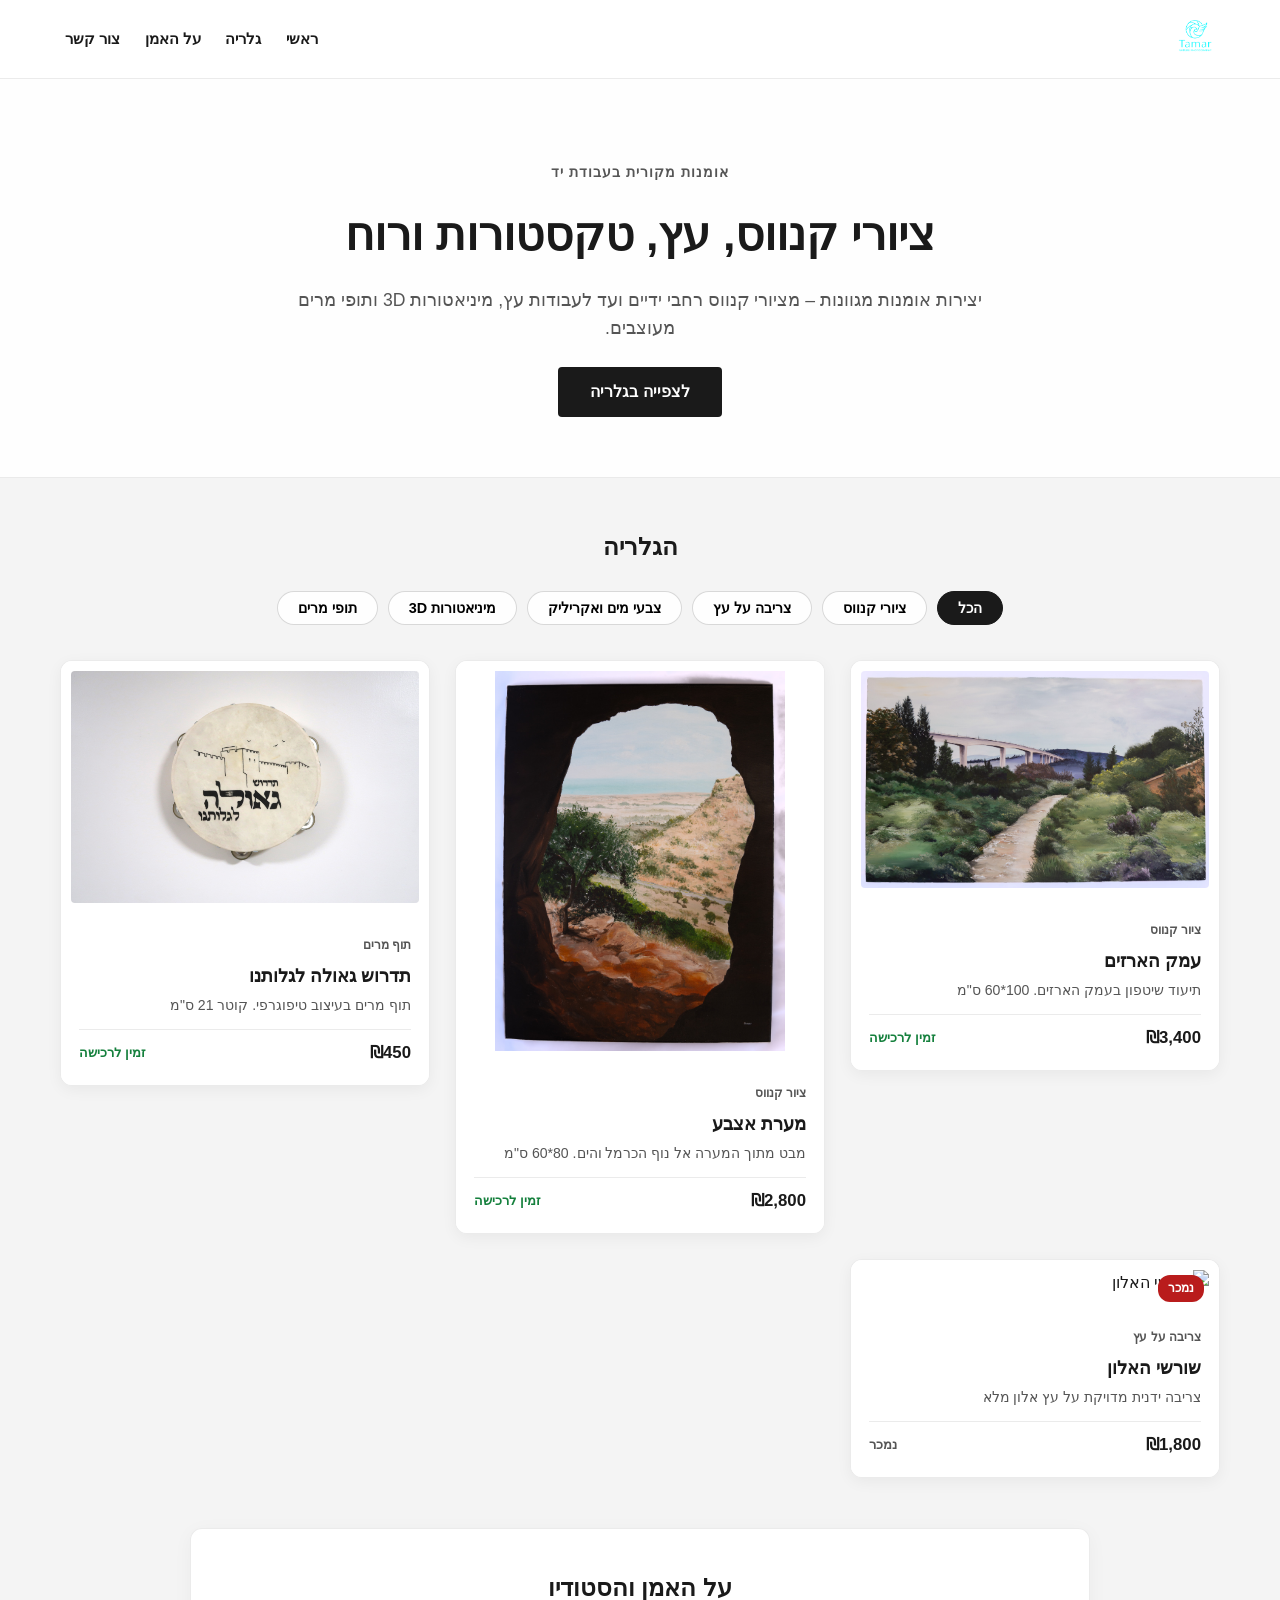
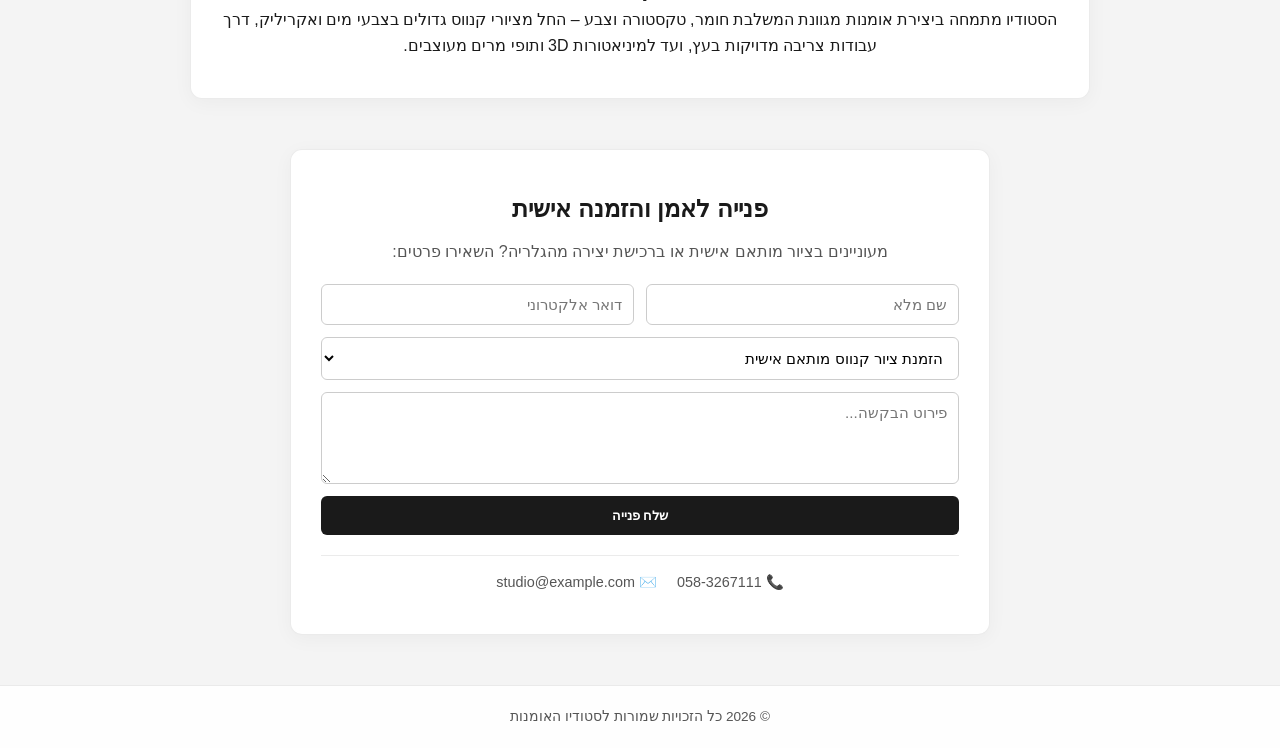
==== commit 822db552: "שינויים" ====
--- a/index.html
+++ b/index.html
@@ -3,13 +3,13 @@
 <head>
     <meta charset="UTF-8">
     <meta name="viewport" content="width=device-width, initial-scale=1.0">
-    <title>גלריית אמנות | אומנות מקורית וקנווסים</title>
+    <title>גלריית אמנות | DASSY ART</title>
     <link rel="stylesheet" href="style.css">
     <script src="https://identity.netlify.com/v1/netlify-identity-widget.js"></script>
 </head>
 <body>
 
-    <!-- ניווט עליון נקי -->
+    <!-- ניווט עליון -->
     <header class="site-header">
         <div class="header-inner">
             <div class="brand-logo">
@@ -25,29 +25,28 @@
     </header>
 
     <main>
-        <!-- Hero נקי וממוקד קנווסים -->
+        <!-- Hero -->
         <section id="hero" class="hero-block">
             <div class="hero-text">
                 <span class="sub-title">אומנות מקורית בעבודת יד</span>
-                <h1>ציורי קנווס, טקסטורות ורוח</h1>
-                <p>יצירות אמנות ייחודיות המשלבות ציור על קנווסים בצבעי מים ואקריליק, לצד עבודות צריבה בעץ, מיניאטורות 3D ותופי מרים מעוצבים.</p>
+                <h1>ציורי קנווס, עץ, טקסטורות ורוח</h1>
+                <p>יצירות אומנות מגוונות – מציורי קנווס רחבי ידיים ועד לעבודות עץ, מיניאטורות 3D ותופי מרים מעוצבים.</p>
                 <a href="#gallery" class="cta-button">לצפייה בגלריה</a>
             </div>
         </section>
 
-        <!-- גלריה הראשית -->
+        <!-- גלריית יצירות -->
         <section id="gallery" class="gallery-block">
             <div class="section-header">
                 <h2>הגלריה</h2>
-                <p>סינון לפי טכניקה וסגנון יצירה</p>
-            </div>
-
-            <!-- סינון קטגוריות -->
+            </div>
+
+            <!-- סרגלי סינון -->
             <div class="filter-bar">
                 <button class="filter-btn active" data-cat="all">הכל</button>
                 <button class="filter-btn" data-cat="canvas">ציורי קנווס</button>
                 <button class="filter-btn" data-cat="wood">צריבה על עץ</button>
-                <button class="filter-btn" data-cat="paints">מים ואקריליק</button>
+                <button class="filter-btn" data-cat="paints">צבעי מים ואקריליק</button>
                 <button class="filter-btn" data-cat="miniatures">מיניאטורות 3D</button>
                 <button class="filter-btn" data-cat="tambourines">תופי מרים</button>
             </div>
@@ -63,10 +62,10 @@
                     <div class="art-details">
                         <span class="art-cat">ציור קנווס</span>
                         <h3>עמק הארזים</h3>
-                        <p>תיעוד שיטפון עוצמתי בעמק הארזים. 100*60 ס"מ</p>
+                        <p>תיעוד שיטפון בעמק הארזים. 100*60 ס"מ</p>
                         <div class="art-meta">
                             <span class="price">₪3,400</span>
-                            <span class="status available">זמין לרכישה</span>
+                            <span class="status">זמין לרכישה</span>
                         </div>
                     </div>
                 </article>
@@ -82,7 +81,7 @@
                         <p>מבט מתוך המערה אל נוף הכרמל והים. 80*60 ס"מ</p>
                         <div class="art-meta">
                             <span class="price">₪2,800</span>
-                            <span class="status available">זמין לרכישה</span>
+                            <span class="status">זמין לרכישה</span>
                         </div>
                     </div>
                 </article>
@@ -95,16 +94,16 @@
                     <div class="art-details">
                         <span class="art-cat">תוף מרים</span>
                         <h3>תדרוש גאולה לגלותנו</h3>
-                        <p>עיצוב טיפוגרפי נקי על תוף מרים. קוטר 21 ס"מ</p>
+                        <p>תוף מרים בעיצוב טיפוגרפי. קוטר 21 ס"מ</p>
                         <div class="art-meta">
                             <span class="price">₪450</span>
-                            <span class="status available">זמין לרכישה</span>
-                        </div>
-                    </div>
-                </article>
-
-                <!-- צריבה בעץ (נמכר) -->
-                <article class="art-card sold" data-cat="wood" onclick="openModal('item2')">
+                            <span class="status">זמין לרכישה</span>
+                        </div>
+                    </div>
+                </article>
+
+                <!-- עבודת עץ (נמכר) -->
+                <article class="art-card" data-cat="wood" onclick="openModal('item2')">
                     <div class="art-thumb">
                         <span class="badge-sold">נמכר</span>
                         <img src="https://picsum.photos/id/1025/600/400" alt="שורשי האלון">
@@ -112,7 +111,7 @@
                     <div class="art-details">
                         <span class="art-cat">צריבה על עץ</span>
                         <h3>שורשי האלון</h3>
-                        <p>עבודת צריבה מדויקת על עץ אלון מלא</p>
+                        <p>צריבה ידנית מדויקת על עץ אלון מלא</p>
                         <div class="art-meta">
                             <span class="price">₪1,800</span>
                             <span class="status is-sold">נמכר</span>
@@ -123,19 +122,17 @@
             </div>
         </section>
 
-        <!-- אזור "על האמן" -->
+        <!-- על האמן -->
         <section id="about-artist" class="about-block">
-            <div class="about-content">
-                <h2>על האמן והציור</h2>
-                <p>הסטודיו מתמחה ביצירת אומנות ויזואלית מגוונת, החל מציורי קנווס רחבי היקף בעלי טקסטורות עשירות בצבעי אקריליק ומים, ועד לעבודות זעירות של מיניאטורות 3D, צריבה בעץ ועיצוב תופי מרים ייחודיים. כל יצירה מיוצרת בקפדנות ובחשיבה על החלל שבו היא תשתלב.</p>
-            </div>
-        </section>
-
-        <!-- טופס יצירת קשר -->
+            <h2>על האמן והסטודיו</h2>
+            <p>הסטודיו מתמחה ביצירת אומנות מגוונת המשלבת חומר, טקסטורה וצבע – החל מציורי קנווס גדולים בצבעי מים ואקריליק, דרך עבודות צריבה מדויקות בעץ, ועד למיניאטורות 3D ותופי מרים מעוצבים.</p>
+        </section>
+
+        <!-- יצירת קשר -->
         <section id="contact-section" class="contact-block">
             <div class="contact-card">
-                <h2>פנייה לאמן / הזמנה אישית</h2>
-                <p>מעוניינים ברכישה, ייעוץ או הזמנת יצירה בהתאמה אישית? השאירו פרטים:</p>
+                <h2>פנייה לאמן והזמנה אישית</h2>
+                <p>מעוניינים בציור מותאם אישית או ברכישת יצירה מהגלריה? השאירו פרטים:</p>
                 
                 <form action="https://formsubmit.co/ytmr258@gmail.com" method="POST" class="main-form">
                     <input type="hidden" name="_next" value="https://ytmr258-max.github.io/DASSY-ART/thanks.html">
@@ -148,19 +145,19 @@
 
                     <select name="subject">
                         <option value="canvas">הזמנת ציור קנווס מותאם אישית</option>
-                        <option value="general-item">רכישת יצירה קיימת מהגלריה</option>
-                        <option value="wood-burning">עבודת צריבה בעץ / תוף מרים</option>
-                        <option value="other">פנייה כללית / ייעוץ</option>
+                        <option value="purchase">רכישת יצירה קיימת מהגלריה</option>
+                        <option value="wood">עבודת צריבה בעץ / תוף מרים</option>
+                        <option value="other">ייעוץ / פנייה כללית</option>
                     </select>
 
-                    <textarea name="message" rows="4" placeholder="תוכן ההודעה..." required></textarea>
-
-                    <button type="submit" class="send-btn">שליחת הודעה</button>
+                    <textarea name="message" rows="4" placeholder="פירוט הבקשה..." required></textarea>
+
+                    <button type="submit" class="send-btn">שלח פנייה</button>
                 </form>
 
                 <div class="direct-contact">
-                    <span>📞 טלפון: 058-3267111</span>
-                    <span>✉️ דוא"ל: studio@example.com</span>
+                    <span>📞 058-3267111</span>
+                    <span>✉️ studio@example.com</span>
                 </div>
             </div>
         </section>
@@ -179,9 +176,6 @@
                     <div id="modal-price" class="modal-price"></div>
                     <p id="modal-desc"></p>
                     
-                    <hr>
-
-                    <h3>התעניינות ביצירה זו</h3>
                     <form action="https://formsubmit.co/ytmr258@gmail.com" method="POST" class="modal-form">
                         <input type="hidden" name="_next" value="https://ytmr258-max.github.io/DASSY-ART/thanks.html">
                         <input type="hidden" name="_captcha" value="false">
--- a/style.css
+++ b/style.css
@@ -1,11 +1,9 @@
 :root {
-    --bg-main: #fafafa;
-    --card-bg: #ffffff;
-    --text-dark: #121212;
-    --text-muted: #666666;
-    --border-color: #eee;
-    --accent: #111;
-    --font: -apple-system, BlinkMacSystemFont, "Segoe UI", Roboto, "Helvetica Neue", Arial, sans-serif;
+    --text-dark: #1a1a1a;
+    --text-muted: #555555;
+    --border-color: rgba(0, 0, 0, 0.08);
+    --card-bg: rgba(255, 255, 255, 0.92); /* שקיפות עדינה שמבליטה את העץ ברקע */
+    --font: -apple-system, BlinkMacSystemFont, "Segoe UI", Roboto, Arial, sans-serif;
 }
 
 * {
@@ -15,7 +13,13 @@
 }
 
 body {
-    background-color: var(--bg-main);
+    /* טעינת תמונת העץ כרקע קבוע לכל האתר */
+    background-image: url('images/reka.jpg'), url('reka.jpg');
+    background-size: cover;
+    background-position: center;
+    background-repeat: no-repeat;
+    background-attachment: fixed;
+    background-color: #f4f4f4;
     color: var(--text-dark);
     font-family: var(--font);
     direction: rtl;
@@ -24,7 +28,8 @@
 
 /* Header */
 .site-header {
-    background: #ffffff;
+    background: rgba(255, 255, 255, 0.95);
+    backdrop-filter: blur(6px);
     border-bottom: 1px solid var(--border-color);
     position: sticky;
     top: 0;
@@ -41,32 +46,28 @@
 }
 
 .brand-logo img {
-    height: 38px;
+    height: 40px;
 }
 
 .main-nav a {
     color: var(--text-dark);
     text-decoration: none;
     margin-right: 20px;
-    font-weight: 500;
+    font-weight: 600;
     font-size: 0.95rem;
-    transition: opacity 0.2s;
-}
-
-.main-nav a:hover {
-    opacity: 0.6;
-}
-
-/* Hero */
+}
+
+/* Hero Section עם רקע חצי שקוף */
 .hero-block {
-    padding: 90px 20px 70px;
-    text-align: center;
-    background: #ffffff;
+    padding: 80px 20px 60px;
+    text-align: center;
+    background: rgba(255, 255, 255, 0.88);
+    backdrop-filter: blur(4px);
     border-bottom: 1px solid var(--border-color);
 }
 
 .hero-text {
-    max-width: 700px;
+    max-width: 750px;
     margin: 0 auto;
 }
 
@@ -75,50 +76,41 @@
     letter-spacing: 1px;
     text-transform: uppercase;
     color: var(--text-muted);
-    font-weight: 600;
+    font-weight: 700;
 }
 
 .hero-text h1 {
     font-size: 2.8rem;
     margin: 15px 0;
-    font-weight: 700;
-    letter-spacing: -0.5px;
+    font-weight: 800;
 }
 
 .hero-text p {
     color: var(--text-muted);
     font-size: 1.1rem;
-    margin-bottom: 30px;
+    margin-bottom: 25px;
 }
 
 .cta-button {
     display: inline-block;
     background: var(--text-dark);
     color: #fff;
-    padding: 12px 30px;
+    padding: 12px 32px;
     text-decoration: none;
     border-radius: 4px;
-    font-weight: 500;
-}
-
-/* Gallery */
+    font-weight: 600;
+}
+
+/* Gallery Section */
 .gallery-block {
     max-width: 1200px;
-    margin: 60px auto;
-    padding: 0 25px;
+    margin: 50px auto;
+    padding: 0 20px;
 }
 
 .section-header {
     text-align: center;
-    margin-bottom: 30px;
-}
-
-.section-header h2 {
-    font-size: 2rem;
-}
-
-.section-header p {
-    color: var(--text-muted);
+    margin-bottom: 25px;
 }
 
 .filter-bar {
@@ -126,16 +118,17 @@
     justify-content: center;
     gap: 10px;
     flex-wrap: wrap;
-    margin-bottom: 40px;
+    margin-bottom: 35px;
 }
 
 .filter-btn {
-    background: transparent;
-    border: 1px solid var(--border-color);
-    padding: 8px 18px;
+    background: rgba(255, 255, 255, 0.9);
+    border: 1px solid rgba(0, 0, 0, 0.15);
+    padding: 8px 20px;
     border-radius: 20px;
     cursor: pointer;
     font-size: 0.9rem;
+    font-weight: 600;
     transition: all 0.2s;
 }
 
@@ -145,68 +138,79 @@
     border-color: var(--text-dark);
 }
 
+/* גריד דינמי - מתאים גבהים ורוחב של פריטים שונים */
 .art-grid {
     display: grid;
     grid-template-columns: repeat(auto-fill, minmax(280px, 1fr));
-    gap: 30px;
+    gap: 25px;
+    align-items: start; /* מאפשר לכרטיסים להיות בגבהים טבעיים שונים */
 }
 
 .art-card {
     background: var(--card-bg);
     border: 1px solid var(--border-color);
-    border-radius: 8px;
+    border-radius: 12px;
     overflow: hidden;
     cursor: pointer;
-    transition: transform 0.2s, box-shadow 0.2s;
+    box-shadow: 0 4px 15px rgba(0, 0, 0, 0.05);
+    transition: transform 0.25s, box-shadow 0.25s;
 }
 
 .art-card:hover {
-    transform: translateY(-4px);
-    box-shadow: 0 10px 20px rgba(0,0,0,0.05);
-}
-
+    transform: translateY(-5px);
+    box-shadow: 0 10px 25px rgba(0, 0, 0, 0.12);
+}
+
+/* מסגרת התמונה השומרת על יחס התמונה המקורית בלי לחתוך אותה */
 .art-thumb {
     position: relative;
-    height: 260px;
-    background: #f0f0f0;
+    width: 100%;
+    background: #ffffff;
+    display: flex;
+    align-items: center;
+    justify-content: center;
+    padding: 10px;
 }
 
 .art-thumb img {
     width: 100%;
-    height: 100%;
-    object-fit: cover;
+    max-height: 380px;
+    object-fit: contain; /* שומר על הפרופורציה המקורית של הקנווס/התוף/המיניאטורה */
+    border-radius: 4px;
 }
 
 .badge-sold {
     position: absolute;
-    top: 10px;
-    right: 10px;
-    background: #a00;
+    top: 15px;
+    right: 15px;
+    background: #b91c1c;
     color: #fff;
     font-size: 0.75rem;
-    padding: 3px 8px;
-    border-radius: 3px;
+    font-weight: 700;
+    padding: 4px 10px;
+    border-radius: 12px;
 }
 
 .art-details {
-    padding: 20px;
+    padding: 18px;
+    background: rgba(255, 255, 255, 0.95);
 }
 
 .art-cat {
     font-size: 0.75rem;
     color: var(--text-muted);
-    font-weight: 600;
+    font-weight: 700;
 }
 
 .art-details h3 {
-    font-size: 1.2rem;
-    margin: 5px 0;
+    font-size: 1.15rem;
+    margin: 4px 0;
 }
 
 .art-details p {
     font-size: 0.88rem;
     color: var(--text-muted);
-    margin-bottom: 15px;
+    margin-bottom: 12px;
 }
 
 .art-meta {
@@ -214,94 +218,75 @@
     justify-content: space-between;
     align-items: center;
     border-top: 1px solid var(--border-color);
-    padding-top: 12px;
+    padding-top: 10px;
 }
 
 .price {
-    font-weight: 700;
+    font-weight: 800;
+    font-size: 1.05rem;
 }
 
 .status {
     font-size: 0.8rem;
-    color: #2e7d32;
+    color: #15803d;
+    font-weight: 600;
 }
 
 .status.is-sold {
     color: var(--text-muted);
 }
 
-/* About Block */
+/* בלוקים נוספים ברקע שקוף למחצה */
+.about-block, .contact-card {
+    background: rgba(255, 255, 255, 0.92);
+    backdrop-filter: blur(5px);
+    border: 1px solid var(--border-color);
+    border-radius: 12px;
+    padding: 40px 30px;
+    box-shadow: 0 4px 20px rgba(0, 0, 0, 0.04);
+}
+
 .about-block {
-    background: #ffffff;
-    border-top: 1px solid var(--border-color);
-    border-bottom: 1px solid var(--border-color);
-    padding: 70px 20px;
-    text-align: center;
-}
-
-.about-content {
-    max-width: 650px;
-    margin: 0 auto;
-}
-
-.about-content h2 {
-    font-size: 1.8rem;
-    margin-bottom: 15px;
-}
-
-.about-content p {
-    color: var(--text-muted);
-    font-size: 1.05rem;
-}
-
-/* Contact Block */
+    max-width: 900px;
+    margin: 50px auto;
+    text-align: center;
+}
+
 .contact-block {
     max-width: 700px;
-    margin: 60px auto;
-    padding: 0 20px;
-}
-
-.contact-card {
-    background: #ffffff;
-    border: 1px solid var(--border-color);
-    border-radius: 8px;
-    padding: 40px 30px;
-    text-align: center;
+    margin: 50px auto;
 }
 
 .contact-card h2 {
-    font-size: 1.6rem;
+    text-align: center;
     margin-bottom: 10px;
 }
 
 .contact-card p {
-    color: var(--text-muted);
-    margin-bottom: 25px;
-    font-size: 0.95rem;
+    text-align: center;
+    color: var(--text-muted);
+    margin-bottom: 20px;
 }
 
 .main-form {
     display: flex;
     flex-direction: column;
-    gap: 15px;
+    gap: 12px;
 }
 
 .input-row {
     display: flex;
-    gap: 15px;
-}
-
-.input-row input {
-    flex: 1;
+    gap: 12px;
 }
 
 .main-form input, .main-form select, .main-form textarea {
     width: 100%;
-    padding: 12px;
-    border: 1px solid var(--border-color);
-    border-radius: 4px;
+    padding: 11px;
+    border: 1px solid #ccc;
+    border-radius: 6px;
     font-family: inherit;
     font-size: 0.95rem;
+    background: #fff;
 }
 
 .send-btn {
@@ -309,14 +294,14 @@
     color: #fff;
     border: none;
     padding: 12px;
-    border-radius: 4px;
-    font-weight: 600;
+    border-radius: 6px;
+    font-weight: 700;
     cursor: pointer;
 }
 
 .direct-contact {
-    margin-top: 25px;
-    padding-top: 20px;
+    margin-top: 20px;
+    padding-top: 15px;
     border-top: 1px solid var(--border-color);
     display: flex;
     justify-content: center;
@@ -329,7 +314,8 @@
 .modal-overlay {
     position: fixed;
     top: 0; left: 0; width: 100vw; height: 100vh;
-    background: rgba(0, 0, 0, 0.4);
+    background: rgba(0, 0, 0, 0.6);
+    backdrop-filter: blur(3px);
     display: none;
     align-items: center;
     justify-content: center;
@@ -344,7 +330,7 @@
     background: #fff;
     width: 90%;
     max-width: 700px;
-    border-radius: 8px;
+    border-radius: 12px;
     position: relative;
     padding: 30px;
     max-height: 90vh;
@@ -354,16 +340,14 @@
 .close-btn {
     position: absolute;
     top: 15px; left: 15px;
-    border: none;
-    background: none;
-    font-size: 1.5rem;
-    cursor: pointer;
+    border: none; background: none;
+    font-size: 1.6rem; cursor: pointer;
 }
 
 .modal-layout {
     display: grid;
     grid-template-columns: 1fr 1fr;
-    gap: 25px;
+    gap: 20px;
 }
 
 @media (max-width: 600px) {
@@ -375,21 +359,14 @@
 
 .modal-media img {
     width: 100%;
-    height: 220px;
-    object-fit: cover;
-    border-radius: 4px;
+    max-height: 300px;
+    object-fit: contain;
 }
 
 .modal-price {
     font-size: 1.2rem;
-    font-weight: 700;
+    font-weight: 800;
     margin: 10px 0;
-}
-
-.modal-info hr {
-    border: none;
-    border-top: 1px solid var(--border-color);
-    margin: 15px 0;
 }
 
 .modal-form {
@@ -400,10 +377,9 @@
 }
 
 .modal-form input, .modal-form textarea {
-    padding: 10px;
-    border: 1px solid var(--border-color);
+    padding: 9px;
+    border: 1px solid #ccc;
     border-radius: 4px;
-    font-family: inherit;
 }
 
 footer {
@@ -411,6 +387,6 @@
     padding: 20px;
     font-size: 0.85rem;
     color: var(--text-muted);
+    background: rgba(255, 255, 255, 0.95);
     border-top: 1px solid var(--border-color);
-    background: #ffffff;
 }
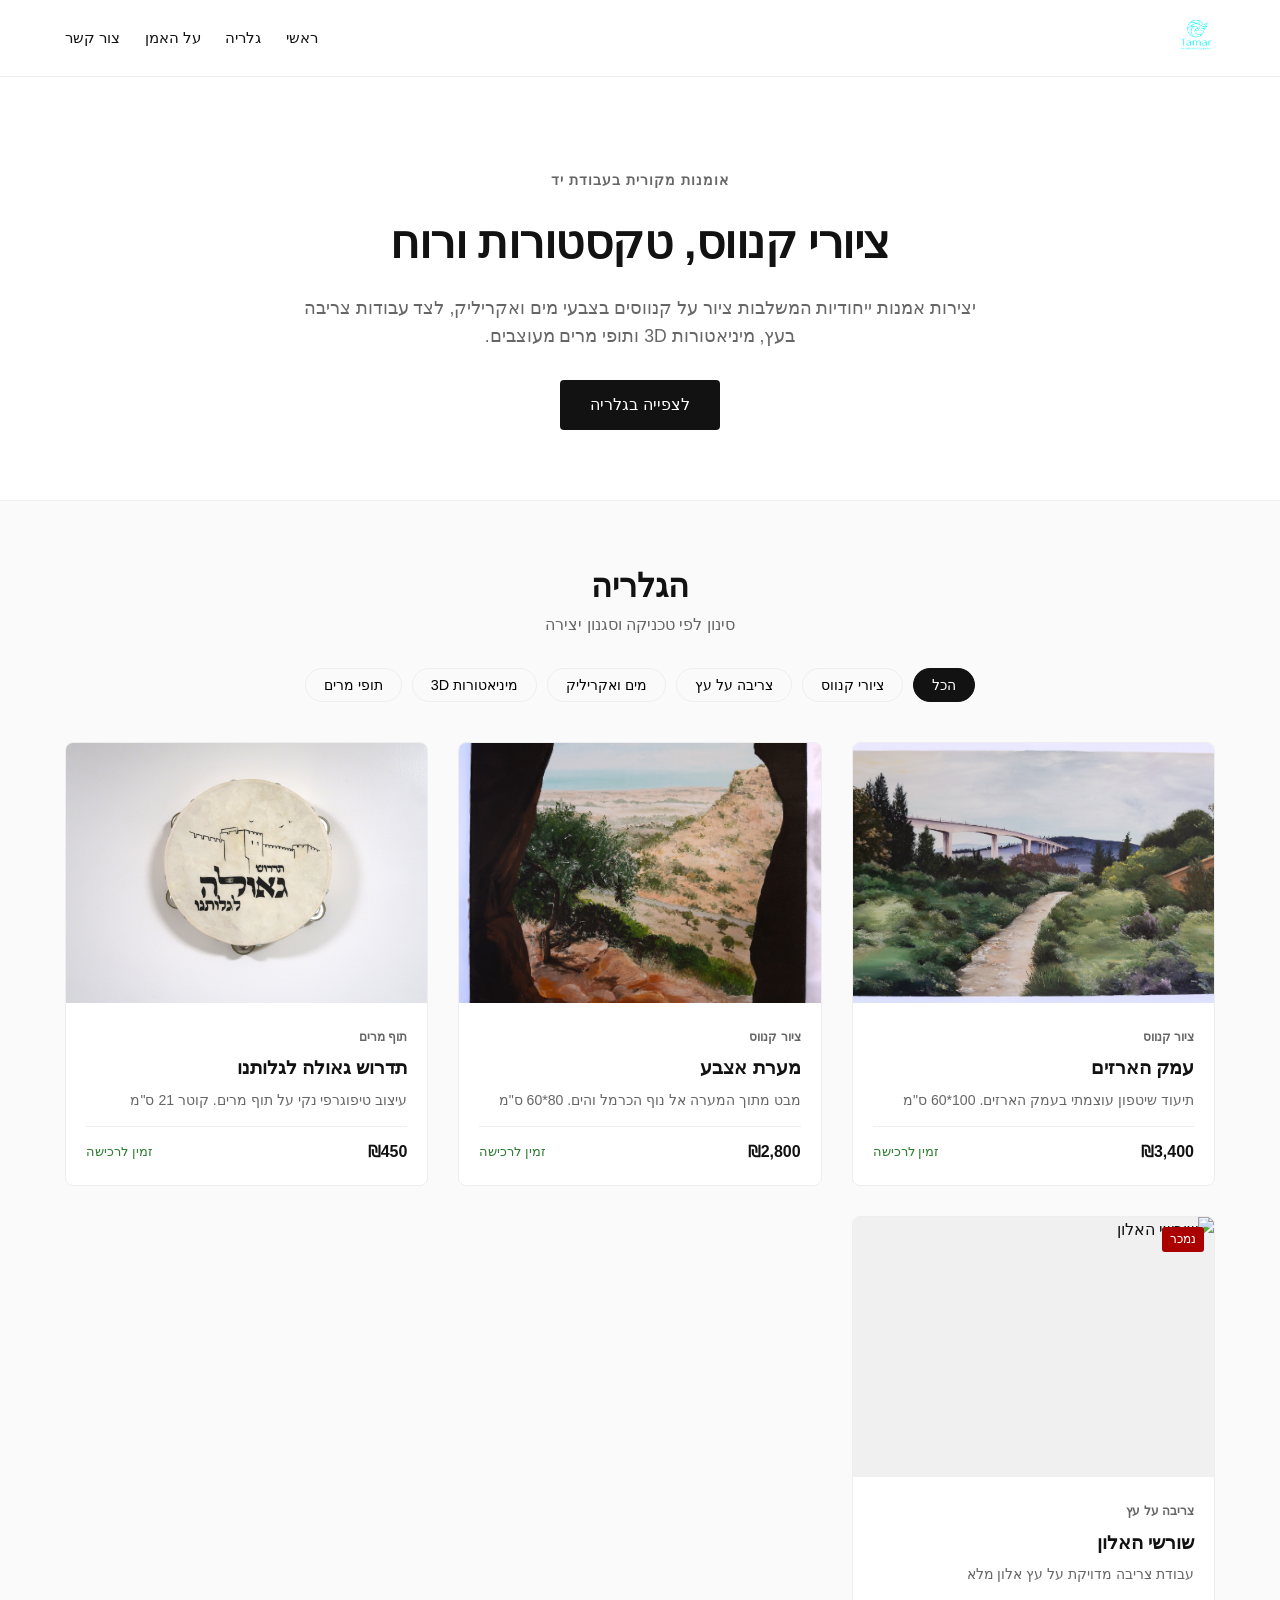
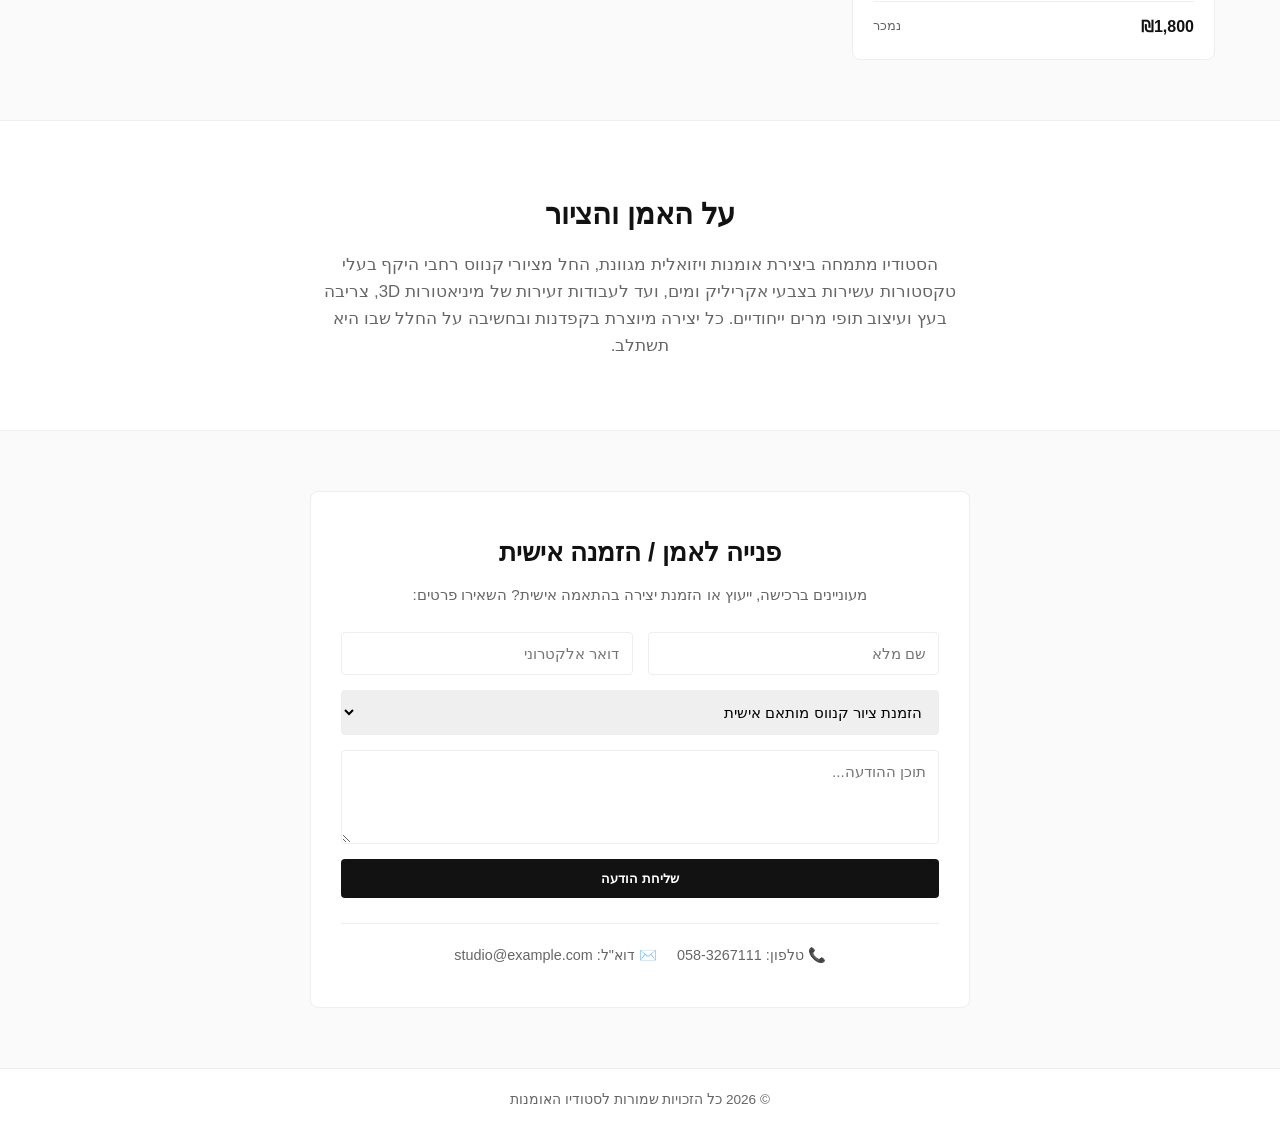
==== commit e4bd28fc: "Revert "שינויים" This reverts commit 822db552ff518010980d7873d1bb5b31f8c4a3a1." ====
--- a/index.html
+++ b/index.html
@@ -3,13 +3,13 @@
 <head>
     <meta charset="UTF-8">
     <meta name="viewport" content="width=device-width, initial-scale=1.0">
-    <title>גלריית אמנות | DASSY ART</title>
+    <title>גלריית אמנות | אומנות מקורית וקנווסים</title>
     <link rel="stylesheet" href="style.css">
     <script src="https://identity.netlify.com/v1/netlify-identity-widget.js"></script>
 </head>
 <body>
 
-    <!-- ניווט עליון -->
+    <!-- ניווט עליון נקי -->
     <header class="site-header">
         <div class="header-inner">
             <div class="brand-logo">
@@ -25,28 +25,29 @@
     </header>
 
     <main>
-        <!-- Hero -->
+        <!-- Hero נקי וממוקד קנווסים -->
         <section id="hero" class="hero-block">
             <div class="hero-text">
                 <span class="sub-title">אומנות מקורית בעבודת יד</span>
-                <h1>ציורי קנווס, עץ, טקסטורות ורוח</h1>
-                <p>יצירות אומנות מגוונות – מציורי קנווס רחבי ידיים ועד לעבודות עץ, מיניאטורות 3D ותופי מרים מעוצבים.</p>
+                <h1>ציורי קנווס, טקסטורות ורוח</h1>
+                <p>יצירות אמנות ייחודיות המשלבות ציור על קנווסים בצבעי מים ואקריליק, לצד עבודות צריבה בעץ, מיניאטורות 3D ותופי מרים מעוצבים.</p>
                 <a href="#gallery" class="cta-button">לצפייה בגלריה</a>
             </div>
         </section>
 
-        <!-- גלריית יצירות -->
+        <!-- גלריה הראשית -->
         <section id="gallery" class="gallery-block">
             <div class="section-header">
                 <h2>הגלריה</h2>
-            </div>
-
-            <!-- סרגלי סינון -->
+                <p>סינון לפי טכניקה וסגנון יצירה</p>
+            </div>
+
+            <!-- סינון קטגוריות -->
             <div class="filter-bar">
                 <button class="filter-btn active" data-cat="all">הכל</button>
                 <button class="filter-btn" data-cat="canvas">ציורי קנווס</button>
                 <button class="filter-btn" data-cat="wood">צריבה על עץ</button>
-                <button class="filter-btn" data-cat="paints">צבעי מים ואקריליק</button>
+                <button class="filter-btn" data-cat="paints">מים ואקריליק</button>
                 <button class="filter-btn" data-cat="miniatures">מיניאטורות 3D</button>
                 <button class="filter-btn" data-cat="tambourines">תופי מרים</button>
             </div>
@@ -62,10 +63,10 @@
                     <div class="art-details">
                         <span class="art-cat">ציור קנווס</span>
                         <h3>עמק הארזים</h3>
-                        <p>תיעוד שיטפון בעמק הארזים. 100*60 ס"מ</p>
+                        <p>תיעוד שיטפון עוצמתי בעמק הארזים. 100*60 ס"מ</p>
                         <div class="art-meta">
                             <span class="price">₪3,400</span>
-                            <span class="status">זמין לרכישה</span>
+                            <span class="status available">זמין לרכישה</span>
                         </div>
                     </div>
                 </article>
@@ -81,7 +82,7 @@
                         <p>מבט מתוך המערה אל נוף הכרמל והים. 80*60 ס"מ</p>
                         <div class="art-meta">
                             <span class="price">₪2,800</span>
-                            <span class="status">זמין לרכישה</span>
+                            <span class="status available">זמין לרכישה</span>
                         </div>
                     </div>
                 </article>
@@ -94,16 +95,16 @@
                     <div class="art-details">
                         <span class="art-cat">תוף מרים</span>
                         <h3>תדרוש גאולה לגלותנו</h3>
-                        <p>תוף מרים בעיצוב טיפוגרפי. קוטר 21 ס"מ</p>
+                        <p>עיצוב טיפוגרפי נקי על תוף מרים. קוטר 21 ס"מ</p>
                         <div class="art-meta">
                             <span class="price">₪450</span>
-                            <span class="status">זמין לרכישה</span>
-                        </div>
-                    </div>
-                </article>
-
-                <!-- עבודת עץ (נמכר) -->
-                <article class="art-card" data-cat="wood" onclick="openModal('item2')">
+                            <span class="status available">זמין לרכישה</span>
+                        </div>
+                    </div>
+                </article>
+
+                <!-- צריבה בעץ (נמכר) -->
+                <article class="art-card sold" data-cat="wood" onclick="openModal('item2')">
                     <div class="art-thumb">
                         <span class="badge-sold">נמכר</span>
                         <img src="https://picsum.photos/id/1025/600/400" alt="שורשי האלון">
@@ -111,7 +112,7 @@
                     <div class="art-details">
                         <span class="art-cat">צריבה על עץ</span>
                         <h3>שורשי האלון</h3>
-                        <p>צריבה ידנית מדויקת על עץ אלון מלא</p>
+                        <p>עבודת צריבה מדויקת על עץ אלון מלא</p>
                         <div class="art-meta">
                             <span class="price">₪1,800</span>
                             <span class="status is-sold">נמכר</span>
@@ -122,17 +123,19 @@
             </div>
         </section>
 
-        <!-- על האמן -->
+        <!-- אזור "על האמן" -->
         <section id="about-artist" class="about-block">
-            <h2>על האמן והסטודיו</h2>
-            <p>הסטודיו מתמחה ביצירת אומנות מגוונת המשלבת חומר, טקסטורה וצבע – החל מציורי קנווס גדולים בצבעי מים ואקריליק, דרך עבודות צריבה מדויקות בעץ, ועד למיניאטורות 3D ותופי מרים מעוצבים.</p>
-        </section>
-
-        <!-- יצירת קשר -->
+            <div class="about-content">
+                <h2>על האמן והציור</h2>
+                <p>הסטודיו מתמחה ביצירת אומנות ויזואלית מגוונת, החל מציורי קנווס רחבי היקף בעלי טקסטורות עשירות בצבעי אקריליק ומים, ועד לעבודות זעירות של מיניאטורות 3D, צריבה בעץ ועיצוב תופי מרים ייחודיים. כל יצירה מיוצרת בקפדנות ובחשיבה על החלל שבו היא תשתלב.</p>
+            </div>
+        </section>
+
+        <!-- טופס יצירת קשר -->
         <section id="contact-section" class="contact-block">
             <div class="contact-card">
-                <h2>פנייה לאמן והזמנה אישית</h2>
-                <p>מעוניינים בציור מותאם אישית או ברכישת יצירה מהגלריה? השאירו פרטים:</p>
+                <h2>פנייה לאמן / הזמנה אישית</h2>
+                <p>מעוניינים ברכישה, ייעוץ או הזמנת יצירה בהתאמה אישית? השאירו פרטים:</p>
                 
                 <form action="https://formsubmit.co/ytmr258@gmail.com" method="POST" class="main-form">
                     <input type="hidden" name="_next" value="https://ytmr258-max.github.io/DASSY-ART/thanks.html">
@@ -145,19 +148,19 @@
 
                     <select name="subject">
                         <option value="canvas">הזמנת ציור קנווס מותאם אישית</option>
-                        <option value="purchase">רכישת יצירה קיימת מהגלריה</option>
-                        <option value="wood">עבודת צריבה בעץ / תוף מרים</option>
-                        <option value="other">ייעוץ / פנייה כללית</option>
+                        <option value="general-item">רכישת יצירה קיימת מהגלריה</option>
+                        <option value="wood-burning">עבודת צריבה בעץ / תוף מרים</option>
+                        <option value="other">פנייה כללית / ייעוץ</option>
                     </select>
 
-                    <textarea name="message" rows="4" placeholder="פירוט הבקשה..." required></textarea>
-
-                    <button type="submit" class="send-btn">שלח פנייה</button>
+                    <textarea name="message" rows="4" placeholder="תוכן ההודעה..." required></textarea>
+
+                    <button type="submit" class="send-btn">שליחת הודעה</button>
                 </form>
 
                 <div class="direct-contact">
-                    <span>📞 058-3267111</span>
-                    <span>✉️ studio@example.com</span>
+                    <span>📞 טלפון: 058-3267111</span>
+                    <span>✉️ דוא"ל: studio@example.com</span>
                 </div>
             </div>
         </section>
@@ -176,6 +179,9 @@
                     <div id="modal-price" class="modal-price"></div>
                     <p id="modal-desc"></p>
                     
+                    <hr>
+
+                    <h3>התעניינות ביצירה זו</h3>
                     <form action="https://formsubmit.co/ytmr258@gmail.com" method="POST" class="modal-form">
                         <input type="hidden" name="_next" value="https://ytmr258-max.github.io/DASSY-ART/thanks.html">
                         <input type="hidden" name="_captcha" value="false">
--- a/style.css
+++ b/style.css
@@ -1,9 +1,11 @@
 :root {
-    --text-dark: #1a1a1a;
-    --text-muted: #555555;
-    --border-color: rgba(0, 0, 0, 0.08);
-    --card-bg: rgba(255, 255, 255, 0.92); /* שקיפות עדינה שמבליטה את העץ ברקע */
-    --font: -apple-system, BlinkMacSystemFont, "Segoe UI", Roboto, Arial, sans-serif;
+    --bg-main: #fafafa;
+    --card-bg: #ffffff;
+    --text-dark: #121212;
+    --text-muted: #666666;
+    --border-color: #eee;
+    --accent: #111;
+    --font: -apple-system, BlinkMacSystemFont, "Segoe UI", Roboto, "Helvetica Neue", Arial, sans-serif;
 }
 
 * {
@@ -13,13 +15,7 @@
 }
 
 body {
-    /* טעינת תמונת העץ כרקע קבוע לכל האתר */
-    background-image: url('images/reka.jpg'), url('reka.jpg');
-    background-size: cover;
-    background-position: center;
-    background-repeat: no-repeat;
-    background-attachment: fixed;
-    background-color: #f4f4f4;
+    background-color: var(--bg-main);
     color: var(--text-dark);
     font-family: var(--font);
     direction: rtl;
@@ -28,8 +24,7 @@
 
 /* Header */
 .site-header {
-    background: rgba(255, 255, 255, 0.95);
-    backdrop-filter: blur(6px);
+    background: #ffffff;
     border-bottom: 1px solid var(--border-color);
     position: sticky;
     top: 0;
@@ -46,28 +41,32 @@
 }
 
 .brand-logo img {
-    height: 40px;
+    height: 38px;
 }
 
 .main-nav a {
     color: var(--text-dark);
     text-decoration: none;
     margin-right: 20px;
-    font-weight: 600;
+    font-weight: 500;
     font-size: 0.95rem;
-}
-
-/* Hero Section עם רקע חצי שקוף */
+    transition: opacity 0.2s;
+}
+
+.main-nav a:hover {
+    opacity: 0.6;
+}
+
+/* Hero */
 .hero-block {
-    padding: 80px 20px 60px;
+    padding: 90px 20px 70px;
     text-align: center;
-    background: rgba(255, 255, 255, 0.88);
-    backdrop-filter: blur(4px);
+    background: #ffffff;
     border-bottom: 1px solid var(--border-color);
 }
 
 .hero-text {
-    max-width: 750px;
+    max-width: 700px;
     margin: 0 auto;
 }
 
@@ -76,41 +75,50 @@
     letter-spacing: 1px;
     text-transform: uppercase;
     color: var(--text-muted);
-    font-weight: 700;
+    font-weight: 600;
 }
 
 .hero-text h1 {
     font-size: 2.8rem;
     margin: 15px 0;
-    font-weight: 800;
+    font-weight: 700;
+    letter-spacing: -0.5px;
 }
 
 .hero-text p {
     color: var(--text-muted);
     font-size: 1.1rem;
-    margin-bottom: 25px;
+    margin-bottom: 30px;
 }
 
 .cta-button {
     display: inline-block;
     background: var(--text-dark);
     color: #fff;
-    padding: 12px 32px;
+    padding: 12px 30px;
     text-decoration: none;
     border-radius: 4px;
-    font-weight: 600;
-}
-
-/* Gallery Section */
+    font-weight: 500;
+}
+
+/* Gallery */
 .gallery-block {
     max-width: 1200px;
-    margin: 50px auto;
-    padding: 0 20px;
+    margin: 60px auto;
+    padding: 0 25px;
 }
 
 .section-header {
     text-align: center;
-    margin-bottom: 25px;
+    margin-bottom: 30px;
+}
+
+.section-header h2 {
+    font-size: 2rem;
+}
+
+.section-header p {
+    color: var(--text-muted);
 }
 
 .filter-bar {
@@ -118,17 +126,16 @@
     justify-content: center;
     gap: 10px;
     flex-wrap: wrap;
-    margin-bottom: 35px;
+    margin-bottom: 40px;
 }
 
 .filter-btn {
-    background: rgba(255, 255, 255, 0.9);
-    border: 1px solid rgba(0, 0, 0, 0.15);
-    padding: 8px 20px;
+    background: transparent;
+    border: 1px solid var(--border-color);
+    padding: 8px 18px;
     border-radius: 20px;
     cursor: pointer;
     font-size: 0.9rem;
-    font-weight: 600;
     transition: all 0.2s;
 }
 
@@ -138,79 +145,68 @@
     border-color: var(--text-dark);
 }
 
-/* גריד דינמי - מתאים גבהים ורוחב של פריטים שונים */
 .art-grid {
     display: grid;
     grid-template-columns: repeat(auto-fill, minmax(280px, 1fr));
-    gap: 25px;
-    align-items: start; /* מאפשר לכרטיסים להיות בגבהים טבעיים שונים */
+    gap: 30px;
 }
 
 .art-card {
     background: var(--card-bg);
     border: 1px solid var(--border-color);
-    border-radius: 12px;
+    border-radius: 8px;
     overflow: hidden;
     cursor: pointer;
-    box-shadow: 0 4px 15px rgba(0, 0, 0, 0.05);
-    transition: transform 0.25s, box-shadow 0.25s;
+    transition: transform 0.2s, box-shadow 0.2s;
 }
 
 .art-card:hover {
-    transform: translateY(-5px);
-    box-shadow: 0 10px 25px rgba(0, 0, 0, 0.12);
-}
-
-/* מסגרת התמונה השומרת על יחס התמונה המקורית בלי לחתוך אותה */
+    transform: translateY(-4px);
+    box-shadow: 0 10px 20px rgba(0,0,0,0.05);
+}
+
 .art-thumb {
     position: relative;
-    width: 100%;
-    background: #ffffff;
-    display: flex;
-    align-items: center;
-    justify-content: center;
-    padding: 10px;
+    height: 260px;
+    background: #f0f0f0;
 }
 
 .art-thumb img {
     width: 100%;
-    max-height: 380px;
-    object-fit: contain; /* שומר על הפרופורציה המקורית של הקנווס/התוף/המיניאטורה */
-    border-radius: 4px;
+    height: 100%;
+    object-fit: cover;
 }
 
 .badge-sold {
     position: absolute;
-    top: 15px;
-    right: 15px;
-    background: #b91c1c;
+    top: 10px;
+    right: 10px;
+    background: #a00;
     color: #fff;
     font-size: 0.75rem;
-    font-weight: 700;
-    padding: 4px 10px;
-    border-radius: 12px;
+    padding: 3px 8px;
+    border-radius: 3px;
 }
 
 .art-details {
-    padding: 18px;
-    background: rgba(255, 255, 255, 0.95);
+    padding: 20px;
 }
 
 .art-cat {
     font-size: 0.75rem;
     color: var(--text-muted);
-    font-weight: 700;
+    font-weight: 600;
 }
 
 .art-details h3 {
-    font-size: 1.15rem;
-    margin: 4px 0;
+    font-size: 1.2rem;
+    margin: 5px 0;
 }
 
 .art-details p {
     font-size: 0.88rem;
     color: var(--text-muted);
-    margin-bottom: 12px;
+    margin-bottom: 15px;
 }
 
 .art-meta {
@@ -218,75 +214,94 @@
     justify-content: space-between;
     align-items: center;
     border-top: 1px solid var(--border-color);
-    padding-top: 10px;
+    padding-top: 12px;
 }
 
 .price {
-    font-weight: 800;
-    font-size: 1.05rem;
+    font-weight: 700;
 }
 
 .status {
     font-size: 0.8rem;
-    color: #15803d;
-    font-weight: 600;
+    color: #2e7d32;
 }
 
 .status.is-sold {
     color: var(--text-muted);
 }
 
-/* בלוקים נוספים ברקע שקוף למחצה */
-.about-block, .contact-card {
-    background: rgba(255, 255, 255, 0.92);
-    backdrop-filter: blur(5px);
-    border: 1px solid var(--border-color);
-    border-radius: 12px;
-    padding: 40px 30px;
-    box-shadow: 0 4px 20px rgba(0, 0, 0, 0.04);
-}
-
+/* About Block */
 .about-block {
-    max-width: 900px;
-    margin: 50px auto;
+    background: #ffffff;
+    border-top: 1px solid var(--border-color);
+    border-bottom: 1px solid var(--border-color);
+    padding: 70px 20px;
     text-align: center;
 }
 
+.about-content {
+    max-width: 650px;
+    margin: 0 auto;
+}
+
+.about-content h2 {
+    font-size: 1.8rem;
+    margin-bottom: 15px;
+}
+
+.about-content p {
+    color: var(--text-muted);
+    font-size: 1.05rem;
+}
+
+/* Contact Block */
 .contact-block {
     max-width: 700px;
-    margin: 50px auto;
+    margin: 60px auto;
+    padding: 0 20px;
+}
+
+.contact-card {
+    background: #ffffff;
+    border: 1px solid var(--border-color);
+    border-radius: 8px;
+    padding: 40px 30px;
+    text-align: center;
 }
 
 .contact-card h2 {
-    text-align: center;
+    font-size: 1.6rem;
     margin-bottom: 10px;
 }
 
 .contact-card p {
-    text-align: center;
-    color: var(--text-muted);
-    margin-bottom: 20px;
+    color: var(--text-muted);
+    margin-bottom: 25px;
+    font-size: 0.95rem;
 }
 
 .main-form {
     display: flex;
     flex-direction: column;
-    gap: 12px;
+    gap: 15px;
 }
 
 .input-row {
     display: flex;
-    gap: 12px;
+    gap: 15px;
+}
+
+.input-row input {
+    flex: 1;
 }
 
 .main-form input, .main-form select, .main-form textarea {
     width: 100%;
-    padding: 11px;
-    border: 1px solid #ccc;
-    border-radius: 6px;
+    padding: 12px;
+    border: 1px solid var(--border-color);
+    border-radius: 4px;
     font-family: inherit;
     font-size: 0.95rem;
-    background: #fff;
 }
 
 .send-btn {
@@ -294,14 +309,14 @@
     color: #fff;
     border: none;
     padding: 12px;
-    border-radius: 6px;
-    font-weight: 700;
+    border-radius: 4px;
+    font-weight: 600;
     cursor: pointer;
 }
 
 .direct-contact {
-    margin-top: 20px;
-    padding-top: 15px;
+    margin-top: 25px;
+    padding-top: 20px;
     border-top: 1px solid var(--border-color);
     display: flex;
     justify-content: center;
@@ -314,8 +329,7 @@
 .modal-overlay {
     position: fixed;
     top: 0; left: 0; width: 100vw; height: 100vh;
-    background: rgba(0, 0, 0, 0.6);
-    backdrop-filter: blur(3px);
+    background: rgba(0, 0, 0, 0.4);
     display: none;
     align-items: center;
     justify-content: center;
@@ -330,7 +344,7 @@
     background: #fff;
     width: 90%;
     max-width: 700px;
-    border-radius: 12px;
+    border-radius: 8px;
     position: relative;
     padding: 30px;
     max-height: 90vh;
@@ -340,14 +354,16 @@
 .close-btn {
     position: absolute;
     top: 15px; left: 15px;
-    border: none; background: none;
-    font-size: 1.6rem; cursor: pointer;
+    border: none;
+    background: none;
+    font-size: 1.5rem;
+    cursor: pointer;
 }
 
 .modal-layout {
     display: grid;
     grid-template-columns: 1fr 1fr;
-    gap: 20px;
+    gap: 25px;
 }
 
 @media (max-width: 600px) {
@@ -359,14 +375,21 @@
 
 .modal-media img {
     width: 100%;
-    max-height: 300px;
-    object-fit: contain;
+    height: 220px;
+    object-fit: cover;
+    border-radius: 4px;
 }
 
 .modal-price {
     font-size: 1.2rem;
-    font-weight: 800;
+    font-weight: 700;
     margin: 10px 0;
+}
+
+.modal-info hr {
+    border: none;
+    border-top: 1px solid var(--border-color);
+    margin: 15px 0;
 }
 
 .modal-form {
@@ -377,9 +400,10 @@
 }
 
 .modal-form input, .modal-form textarea {
-    padding: 9px;
-    border: 1px solid #ccc;
+    padding: 10px;
+    border: 1px solid var(--border-color);
     border-radius: 4px;
+    font-family: inherit;
 }
 
 footer {
@@ -387,6 +411,6 @@
     padding: 20px;
     font-size: 0.85rem;
     color: var(--text-muted);
-    background: rgba(255, 255, 255, 0.95);
     border-top: 1px solid var(--border-color);
+    background: #ffffff;
 }
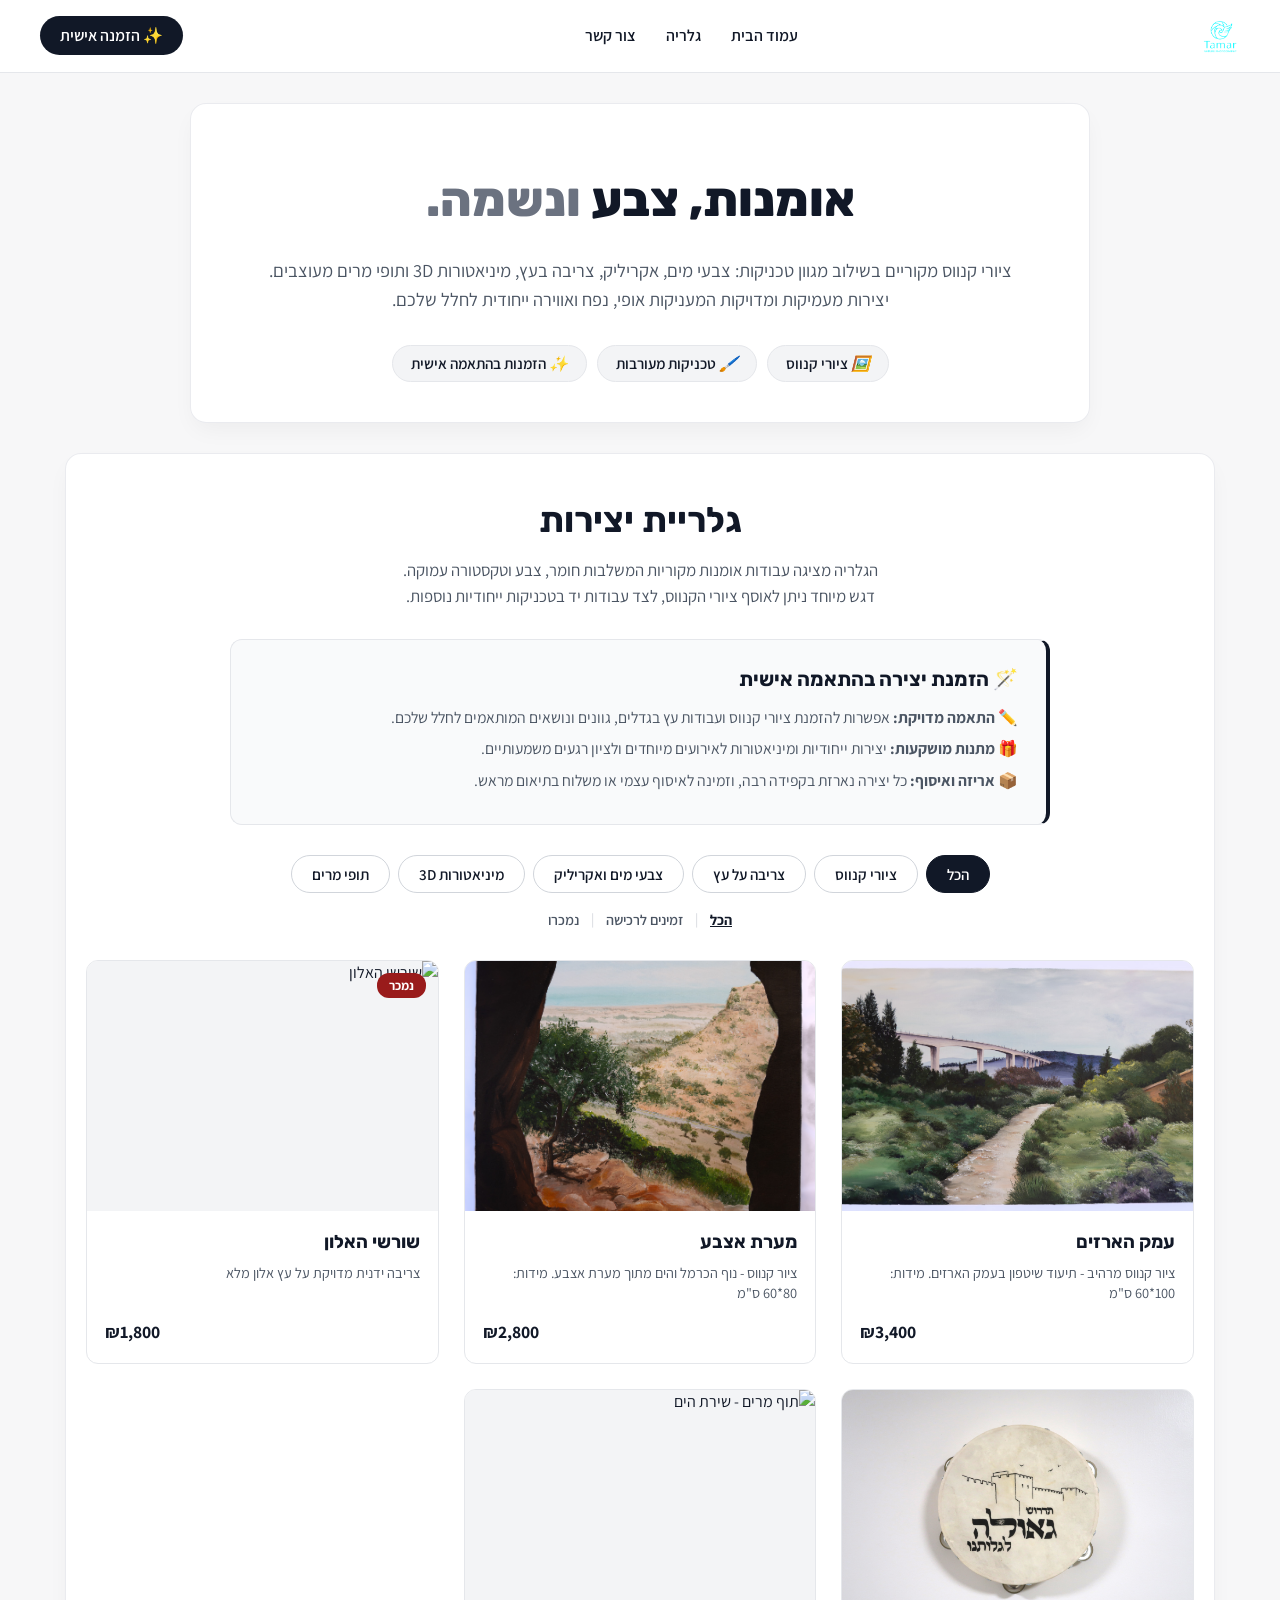
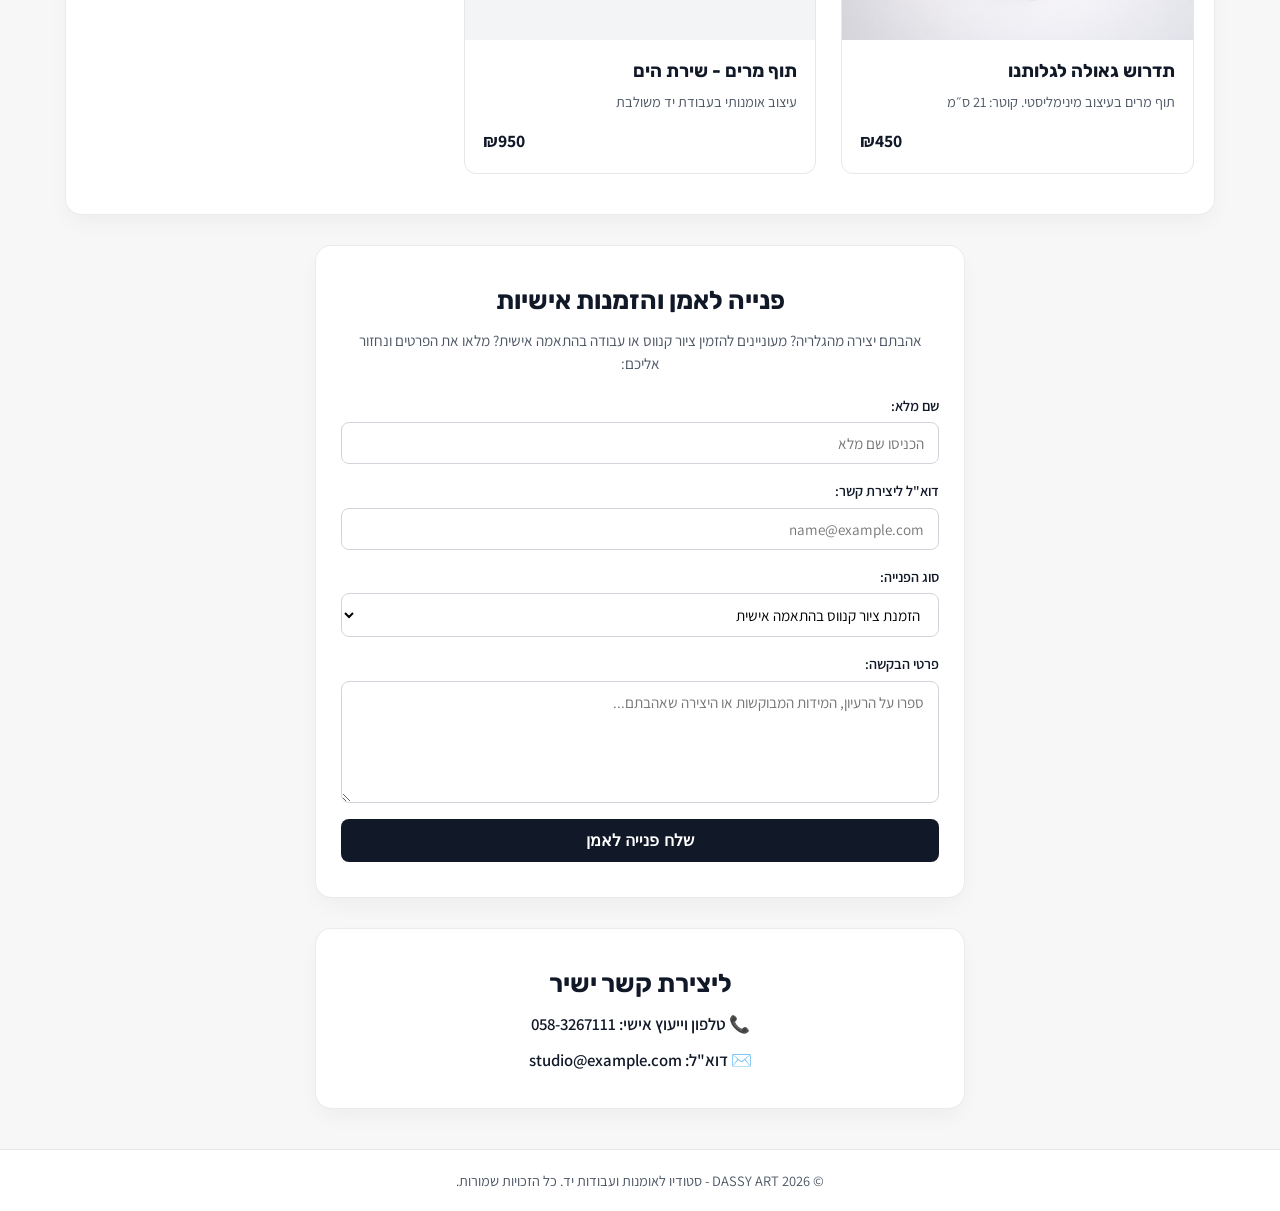
==== commit f7c49c1f: "Revert "שינוי כולל 2" This reverts commit 82c132f58b56e3512bb978b990d86cbf0181c184." ====
--- a/index.html
+++ b/index.html
@@ -1,197 +1,251 @@
 <!DOCTYPE html>
 <html lang="he" dir="rtl">
+
 <head>
+    <script src="https://identity.netlify.com/v1/netlify-identity-widget.js"></script>
+    <link rel="stylesheet" href="style.css">
     <meta charset="UTF-8">
     <meta name="viewport" content="width=device-width, initial-scale=1.0">
-    <title>גלריית אמנות | אומנות מקורית וקנווסים</title>
-    <link rel="stylesheet" href="style.css">
-    <script src="https://identity.netlify.com/v1/netlify-identity-widget.js"></script>
+    <meta name="robots" content="noindex, nofollow">
+    <title>DASSY ART - סטודיו לאומנות וציורי קנווס</title>
 </head>
+
 <body>
 
-    <!-- ניווט עליון נקי -->
-    <header class="site-header">
-        <div class="header-inner">
-            <div class="brand-logo">
-                <img src="images/logo.png" alt="לוגו האמן">
-            </div>
-            <nav class="main-nav">
-                <a href="#hero">ראשי</a>
+    <!-- סרגל ניווט עליון -->
+    <header class="navbar">
+        <div class="nav-container">
+            <div class="logo">
+                <img src="images/logo.png" alt="DASSY ARTS Logo">
+            </div>
+            <nav class="nav-links">
+                <a href="#about">עמוד הבית</a>
                 <a href="#gallery">גלריה</a>
-                <a href="#about-artist">על האמן</a>
-                <a href="#contact-section">צור קשר</a>
+                <a href="#contact">צור קשר</a>
             </nav>
+            <div class="nav-btn">
+                <a href="#custom-order" class="btn-dark">✨ הזמנה אישית</a>
+            </div>
         </div>
     </header>
 
     <main>
-        <!-- Hero נקי וממוקד קנווסים -->
-        <section id="hero" class="hero-block">
-            <div class="hero-text">
-                <span class="sub-title">אומנות מקורית בעבודת יד</span>
-                <h1>ציורי קנווס, טקסטורות ורוח</h1>
-                <p>יצירות אמנות ייחודיות המשלבות ציור על קנווסים בצבעי מים ואקריליק, לצד עבודות צריבה בעץ, מיניאטורות 3D ותופי מרים מעוצבים.</p>
-                <a href="#gallery" class="cta-button">לצפייה בגלריה</a>
-            </div>
-        </section>
-
-        <!-- גלריה הראשית -->
-        <section id="gallery" class="gallery-block">
-            <div class="section-header">
-                <h2>הגלריה</h2>
-                <p>סינון לפי טכניקה וסגנון יצירה</p>
-            </div>
-
-            <!-- סינון קטגוריות -->
-            <div class="filter-bar">
-                <button class="filter-btn active" data-cat="all">הכל</button>
-                <button class="filter-btn" data-cat="canvas">ציורי קנווס</button>
-                <button class="filter-btn" data-cat="wood">צריבה על עץ</button>
-                <button class="filter-btn" data-cat="paints">מים ואקריליק</button>
-                <button class="filter-btn" data-cat="miniatures">מיניאטורות 3D</button>
-                <button class="filter-btn" data-cat="tambourines">תופי מרים</button>
-            </div>
-
-            <!-- גריד היצירות -->
-            <div class="art-grid">
+        <!-- אזור Hero ממוקד קנווסים -->
+        <section id="about" class="hero-section">
+            <div class="hero-content">
+                <h1 class="hero-title">אומנות, צבע <span class="highlight">ונשמה.</span></h1>
+                <p class="hero-subtitle">
+                    ציורי קנווס מקוריים בשילוב מגוון טכניקות: צבעי מים, אקריליק, צריבה בעץ, מיניאטורות 3D ותופי מרים מעוצבים.<br>
+                    יצירות מעמיקות ומדויקות המעניקות אופי, נפח ואווירה ייחודית לחלל שלכם.
+                </p>
+                <div class="tags-container">
+                    <span class="tag"><i class="icon">🖼️</i> ציורי קנווס</span>
+                    <span class="tag"><i class="icon">🖌️</i> טכניקות מעורבות</span>
+                    <span class="tag"><i class="icon">✨</i> הזמנות בהתאמה אישית</span>
+                </div>
+            </div>
+        </section>
+
+        <!-- אזור גלריה -->
+        <section id="gallery" class="gallery-section">
+            <h2 class="section-title">גלריית יצירות</h2>
+            <p class="section-description">
+                הגלריה מציגה עבודות אומנות מקוריות המשלבות חומר, צבע וטקסטורה עמוקה.<br>
+                דגש מיוחד ניתן לאוסף ציורי הקנווס, לצד עבודות יד בטכניקות ייחודיות נוספות.
+            </p>
+
+            <!-- תיבת מידע: אומנות בהתאמה אישית -->
+            <div class="info-card">
+                <h3>🪄 הזמנת יצירה בהתאמה אישית</h3>
+                <div class="info-item">
+                    <strong>✏️ התאמה מדויקת:</strong> אפשרות להזמנת ציורי קנווס ועבודות עץ בגדלים, גוונים ונושאים המותאמים לחלל שלכם.
+                </div>
+                <div class="info-item">
+                    <strong>🎁 מתנות מושקעות:</strong> יצירות ייחודיות ומיניאטורות לאירועים מיוחדים ולציון רגעים משמעותיים.
+                </div>
+                <div class="info-item">
+                    <strong>📦 אריזה ואיסוף:</strong> כל יצירה נארזת בקפידה רבה, וזמינה לאיסוף עצמי או משלוח בתיאום מראש.
+                </div>
+            </div>
+
+            <!-- מסנני חיפוש -->
+            <div class="filter-wrapper">
+                <!-- מסנן קטגוריות - קנווסים ראשון -->
+                <div class="category-filters">
+                    <button class="filter-btn active" data-filter-cat="all">הכל</button>
+                    <button class="filter-btn" data-filter-cat="canvas">ציורי קנווס</button>
+                    <button class="filter-btn" data-filter-cat="wood">צריבה על עץ</button>
+                    <button class="filter-btn" data-filter-cat="watercolor">צבעי מים ואקריליק</button>
+                    <button class="filter-btn" data-filter-cat="miniatures">מיניאטורות 3D</button>
+                    <button class="filter-btn" data-filter-cat="tambourines">תופי מרים</button>
+                </div>
+
+                <!-- מסנן זמינות -->
+                <div class="status-filters">
+                    <button class="status-btn active" data-filter-status="all">הכל</button>
+                    <span class="divider">|</span>
+                    <button class="status-btn" data-filter-status="available">זמינים לרכישה</button>
+                    <span class="divider">|</span>
+                    <button class="status-btn" data-filter-status="sold">נמכרו</button>
+                </div>
+            </div>
+
+            <!-- גריד יצירות -->
+            <div class="gallery-container">
                 
-                <!-- קנווס 1 -->
-                <article class="art-card" data-cat="canvas" onclick="openModal('item4')">
-                    <div class="art-thumb">
+                <!-- יצירת קנווס 1 -->
+                <figure class="card" data-cat="canvas" data-status="available" onclick="openModal('item4')">
+                    <div class="card-image-wrap">
                         <img src="images/DSC03088.jpg" alt="עמק הארזים">
                     </div>
-                    <div class="art-details">
-                        <span class="art-cat">ציור קנווס</span>
+                    <figcaption>
                         <h3>עמק הארזים</h3>
-                        <p>תיעוד שיטפון עוצמתי בעמק הארזים. 100*60 ס"מ</p>
-                        <div class="art-meta">
+                        <p class="card-desc">ציור קנווס מרהיב - תיעוד שיטפון בעמק הארזים. מידות: 100*60 ס"מ</p>
+                        <div class="card-footer">
                             <span class="price">₪3,400</span>
-                            <span class="status available">זמין לרכישה</span>
-                        </div>
-                    </div>
-                </article>
-
-                <!-- קנווס 2 -->
-                <article class="art-card" data-cat="canvas" onclick="openModal('item5')">
-                    <div class="art-thumb">
+                        </div>
+                    </figcaption>
+                </figure>
+
+                <!-- יצירת קנווס 2 -->
+                <figure class="card" data-cat="canvas" data-status="available" onclick="openModal('item5')">
+                    <div class="card-image-wrap">
                         <img src="images/DSC03084.jpg" alt="מערת אצבע">
                     </div>
-                    <div class="art-details">
-                        <span class="art-cat">ציור קנווס</span>
+                    <figcaption>
                         <h3>מערת אצבע</h3>
-                        <p>מבט מתוך המערה אל נוף הכרמל והים. 80*60 ס"מ</p>
-                        <div class="art-meta">
+                        <p class="card-desc">ציור קנווס - נוף הכרמל והים מתוך מערת אצבע. מידות: 80*60 ס"מ</p>
+                        <div class="card-footer">
                             <span class="price">₪2,800</span>
-                            <span class="status available">זמין לרכישה</span>
-                        </div>
-                    </div>
-                </article>
+                        </div>
+                    </figcaption>
+                </figure>
+
+                <!-- עבודת עץ -->
+                <figure class="card sold-card" data-cat="wood" data-status="sold" onclick="openModal('item2')">
+                    <div class="card-image-wrap">
+                        <span class="sold-badge">נמכר</span>
+                        <img src="https://picsum.photos/id/1025/600/400" alt="שורשי האלון">
+                    </div>
+                    <figcaption>
+                        <h3>שורשי האלון</h3>
+                        <p class="card-desc">צריבה ידנית מדויקת על עץ אלון מלא</p>
+                        <div class="card-footer">
+                            <span class="price">₪1,800</span>
+                        </div>
+                    </figcaption>
+                </figure>
 
                 <!-- תוף מרים -->
-                <article class="art-card" data-cat="tambourines" onclick="openModal('item1')">
-                    <div class="art-thumb">
+                <figure class="card" data-cat="tambourines" data-status="available" onclick="openModal('item1')">
+                    <div class="card-image-wrap">
                         <img src="images/tidrosh.jpg" alt="תדרוש גאולה לגלותנו">
                     </div>
-                    <div class="art-details">
-                        <span class="art-cat">תוף מרים</span>
+                    <figcaption>
                         <h3>תדרוש גאולה לגלותנו</h3>
-                        <p>עיצוב טיפוגרפי נקי על תוף מרים. קוטר 21 ס"מ</p>
-                        <div class="art-meta">
+                        <p class="card-desc">תוף מרים בעיצוב מינימליסטי. קוטר: 21 ס״מ</p>
+                        <div class="card-footer">
                             <span class="price">₪450</span>
-                            <span class="status available">זמין לרכישה</span>
-                        </div>
-                    </div>
-                </article>
-
-                <!-- צריבה בעץ (נמכר) -->
-                <article class="art-card sold" data-cat="wood" onclick="openModal('item2')">
-                    <div class="art-thumb">
-                        <span class="badge-sold">נמכר</span>
-                        <img src="https://picsum.photos/id/1025/600/400" alt="שורשי האלון">
-                    </div>
-                    <div class="art-details">
-                        <span class="art-cat">צריבה על עץ</span>
-                        <h3>שורשי האלון</h3>
-                        <p>עבודת צריבה מדויקת על עץ אלון מלא</p>
-                        <div class="art-meta">
-                            <span class="price">₪1,800</span>
-                            <span class="status is-sold">נמכר</span>
-                        </div>
-                    </div>
-                </article>
-
-            </div>
-        </section>
-
-        <!-- אזור "על האמן" -->
-        <section id="about-artist" class="about-block">
-            <div class="about-content">
-                <h2>על האמן והציור</h2>
-                <p>הסטודיו מתמחה ביצירת אומנות ויזואלית מגוונת, החל מציורי קנווס רחבי היקף בעלי טקסטורות עשירות בצבעי אקריליק ומים, ועד לעבודות זעירות של מיניאטורות 3D, צריבה בעץ ועיצוב תופי מרים ייחודיים. כל יצירה מיוצרת בקפדנות ובחשיבה על החלל שבו היא תשתלב.</p>
-            </div>
-        </section>
-
-        <!-- טופס יצירת קשר -->
-        <section id="contact-section" class="contact-block">
-            <div class="contact-card">
-                <h2>פנייה לאמן / הזמנה אישית</h2>
-                <p>מעוניינים ברכישה, ייעוץ או הזמנת יצירה בהתאמה אישית? השאירו פרטים:</p>
-                
-                <form action="https://formsubmit.co/ytmr258@gmail.com" method="POST" class="main-form">
-                    <input type="hidden" name="_next" value="https://ytmr258-max.github.io/DASSY-ART/thanks.html">
-                    <input type="hidden" name="_captcha" value="false">
-
-                    <div class="input-row">
-                        <input type="text" name="name" placeholder="שם מלא" required>
-                        <input type="email" name="email" placeholder="דואר אלקטרוני" required>
-                    </div>
-
-                    <select name="subject">
-                        <option value="canvas">הזמנת ציור קנווס מותאם אישית</option>
-                        <option value="general-item">רכישת יצירה קיימת מהגלריה</option>
-                        <option value="wood-burning">עבודת צריבה בעץ / תוף מרים</option>
-                        <option value="other">פנייה כללית / ייעוץ</option>
+                        </div>
+                    </figcaption>
+                </figure>
+
+                <!-- תוף מרים 2 -->
+                <figure class="card" data-cat="tambourines" data-status="available" onclick="openModal('item3')">
+                    <div class="card-image-wrap">
+                        <img src="https://picsum.photos/id/1069/600/400" alt="תוף מרים - שירת הים">
+                    </div>
+                    <figcaption>
+                        <h3>תוף מרים - שירת הים</h3>
+                        <p class="card-desc">עיצוב אומנותי בעבודת יד משולבת</p>
+                        <div class="card-footer">
+                            <span class="price">₪950</span>
+                        </div>
+                    </figcaption>
+                </figure>
+
+            </div>
+        </section>
+
+        <!-- טופס יצירת קשר / הזמנה -->
+        <section id="custom-order" class="form-section">
+            <h2>פנייה לאמן והזמנות אישיות</h2>
+            <p>אהבתם יצירה מהגלריה? מעוניינים להזמין ציור קנווס או עבודה בהתאמה אישית? מלאו את הפרטים ונחזור אליכם:</p>
+            
+            <form action="https://formsubmit.co/ytmr258@gmail.com" method="POST" class="custom-form">
+                <input type="hidden" name="_next" value="https://ytmr258-max.github.io/DASSY-ART/thanks.html">
+                <input type="hidden" name="_captcha" value="false">
+
+                <div class="form-group">
+                    <label for="name">שם מלא:</label>
+                    <input type="text" id="name" name="name" required placeholder="הכניסו שם מלא">
+                </div>
+                <div class="form-group">
+                    <label for="email">דוא"ל ליצירת קשר:</label>
+                    <input type="email" id="email" name="email" required placeholder="name@example.com">
+                </div>
+                <div class="form-group">
+                    <label for="order-type">סוג הפנייה:</label>
+                    <select id="order-type" name="order-type">
+                        <option value="custom-canvas">הזמנת ציור קנווס בהתאמה אישית</option>
+                        <option value="purchase">רכישת יצירה קיימת מהגלריה</option>
+                        <option value="custom-wood">הזמנת עבודת צריבה בעץ</option>
+                        <option value="miniatures">הזמנת מיניאטורה / תוף מרים</option>
+                        <option value="other">ייעוץ / פנייה כללית</option>
                     </select>
-
-                    <textarea name="message" rows="4" placeholder="תוכן ההודעה..." required></textarea>
-
-                    <button type="submit" class="send-btn">שליחת הודעה</button>
-                </form>
-
-                <div class="direct-contact">
-                    <span>📞 טלפון: 058-3267111</span>
-                    <span>✉️ דוא"ל: studio@example.com</span>
-                </div>
-            </div>
+                </div>
+                <div class="form-group">
+                    <label for="message">פרטי הבקשה:</label>
+                    <textarea id="message" name="message" rows="5" placeholder="ספרו על הרעיון, המידות המבוקשות או היצירה שאהבתם..."></textarea>
+                </div>
+                <button type="submit" class="submit-btn">שלח פנייה לאמן</button>
+            </form>
+        </section>
+
+        <!-- פרטי התקשרות -->
+        <section id="contact" class="contact-section">
+            <h2>ליצירת קשר ישיר</h2>
+            <ul class="contact-list">
+                <li>📞 טלפון וייעוץ אישי: 058-3267111</li>
+                <li>✉️ דוא"ל: studio@example.com</li>
+            </ul>
         </section>
     </main>
 
-    <!-- Modal ליצירה -->
-    <div id="product-modal" class="modal-overlay" onclick="closeModal(event)">
-        <div class="modal-box" onclick="event.stopPropagation()">
-            <button class="close-btn" onclick="closeModalDirect()">&times;</button>
-            <div class="modal-layout">
-                <div class="modal-media">
-                    <img id="modal-main-img" src="" alt="תמונת יצירה">
+    <!-- Modal לפרטי יצירה -->
+    <div id="product-modal" class="modal-backdrop" onclick="closeModal(event)">
+        <div class="modal-content" onclick="event.stopPropagation()">
+            <button class="modal-close" onclick="closeModalDirect()">&times;</button>
+            <div class="modal-body">
+                <div class="modal-gallery">
+                    <img id="modal-main-img" src="" alt="תמונה ראשית">
+                    <div class="modal-thumbs" id="modal-thumbs"></div>
                 </div>
                 <div class="modal-info">
                     <h2 id="modal-title"></h2>
-                    <div id="modal-price" class="modal-price"></div>
-                    <p id="modal-desc"></p>
-                    
-                    <hr>
-
-                    <h3>התעניינות ביצירה זו</h3>
-                    <form action="https://formsubmit.co/ytmr258@gmail.com" method="POST" class="modal-form">
+                    <p id="modal-price" class="price"></p>
+                    <p id="modal-desc" class="modal-desc-text"></p>
+                    <hr class="modal-divider">
+
+                    <h3 id="modal-form-title">פנייה לגבי יצירה זו</h3>
+                    <form action="https://formsubmit.co/ytmr258@gmail.com" method="POST" class="custom-form">
                         <input type="hidden" name="_next" value="https://ytmr258-max.github.io/DASSY-ART/thanks.html">
                         <input type="hidden" name="_captcha" value="false">
                         <input type="hidden" id="modal-item-name" name="item_name" value="">
-
-                        <input type="text" name="name" placeholder="שם מלא" required>
-                        <input type="email" name="email" placeholder="דוא\"ל" required>
-                        <textarea name="message" rows="3" placeholder="הודעה..." required></textarea>
                         
-                        <button type="submit" class="send-btn">שלח פנייה</button>
+                        <div class="form-group">
+                            <label for="m-name">שם מלא:</label>
+                            <input type="text" id="m-name" name="name" required>
+                        </div>
+                        <div class="form-group">
+                            <label for="m-email">דוא"ל:</label>
+                            <input type="email" id="m-email" name="email" required>
+                        </div>
+                        <div class="form-group">
+                            <label for="m-message">הודעה:</label>
+                            <textarea id="m-message" name="message" rows="3" placeholder="אשמח לקבל פרטים נוספים..."></textarea>
+                        </div>
+                        <button type="submit" class="submit-btn">שלח פנייה לגבי היצירה</button>
                     </form>
                 </div>
             </div>
@@ -199,9 +253,10 @@
     </div>
 
     <footer>
-        <p>&copy; 2026 כל הזכויות שמורות לסטודיו האומנות</p>
+        <p>&copy; 2026 DASSY ART - סטודיו לאומנות ועבודות יד. כל הזכויות שמורות.</p>
     </footer>
 
     <script src="script.js"></script>
 </body>
+
 </html>
--- a/style.css
+++ b/style.css
@@ -1,416 +1,247 @@
+@import url('https://fonts.googleapis.com/css2?family=Assistant:wght@400;600;700&family=Rubik:wght@500;700;800&display=swap');
+
 :root {
-    --bg-main: #fafafa;
-    --card-bg: #ffffff;
-    --text-dark: #121212;
-    --text-muted: #666666;
-    --border-color: #eee;
-    --accent: #111;
-    --font: -apple-system, BlinkMacSystemFont, "Segoe UI", Roboto, "Helvetica Neue", Arial, sans-serif;
-}
-
-* {
-    box-sizing: border-box;
-    margin: 0;
-    padding: 0;
-}
+  --bg-color: #f7f7f8;
+  --text-primary: #111827;
+  --text-secondary: #4b5563;
+  --accent-color: #374151;
+  --accent-hover: #000000;
+  
+  --glass-bg: rgba(255, 255, 255, 0.92); 
+  --glass-border: rgba(229, 231, 235, 0.8);
+  --glass-shadow: 0 10px 25px -5px rgba(0, 0, 0, 0.05);
+
+  --card-bg: #ffffff;
+  --pill-bg: #f3f4f6;
+  --sold-red: #991b1b;
+  --font-main: 'Assistant', sans-serif;
+  --font-heading: 'Rubik', sans-serif;
+}
+
+* { box-sizing: border-box; margin: 0; padding: 0; }
 
 body {
-    background-color: var(--bg-main);
-    color: var(--text-dark);
-    font-family: var(--font);
+    background-color: var(--bg-color);
+    font-family: var(--font-main);
+    color: var(--text-primary);
     direction: rtl;
-    line-height: 1.6;
-}
-
-/* Header */
-.site-header {
-    background: #ffffff;
-    border-bottom: 1px solid var(--border-color);
-    position: sticky;
-    top: 0;
-    z-index: 100;
-}
-
-.header-inner {
-    max-width: 1200px;
-    margin: 0 auto;
-    padding: 15px 25px;
-    display: flex;
-    justify-content: space-between;
-    align-items: center;
-}
-
-.brand-logo img {
-    height: 38px;
-}
-
-.main-nav a {
-    color: var(--text-dark);
-    text-decoration: none;
-    margin-right: 20px;
-    font-weight: 500;
-    font-size: 0.95rem;
-    transition: opacity 0.2s;
-}
-
-.main-nav a:hover {
-    opacity: 0.6;
-}
-
-/* Hero */
-.hero-block {
-    padding: 90px 20px 70px;
     text-align: center;
-    background: #ffffff;
-    border-bottom: 1px solid var(--border-color);
-}
-
-.hero-text {
-    max-width: 700px;
-    margin: 0 auto;
-}
-
-.sub-title {
-    font-size: 0.85rem;
-    letter-spacing: 1px;
-    text-transform: uppercase;
-    color: var(--text-muted);
-    font-weight: 600;
-}
-
-.hero-text h1 {
-    font-size: 2.8rem;
-    margin: 15px 0;
-    font-weight: 700;
-    letter-spacing: -0.5px;
-}
-
-.hero-text p {
-    color: var(--text-muted);
-    font-size: 1.1rem;
-    margin-bottom: 30px;
-}
-
-.cta-button {
-    display: inline-block;
-    background: var(--text-dark);
-    color: #fff;
-    padding: 12px 30px;
-    text-decoration: none;
-    border-radius: 4px;
-    font-weight: 500;
-}
-
-/* Gallery */
-.gallery-block {
-    max-width: 1200px;
-    margin: 60px auto;
-    padding: 0 25px;
-}
-
-.section-header {
-    text-align: center;
-    margin-bottom: 30px;
-}
-
-.section-header h2 {
-    font-size: 2rem;
-}
-
-.section-header p {
-    color: var(--text-muted);
-}
-
-.filter-bar {
-    display: flex;
-    justify-content: center;
-    gap: 10px;
-    flex-wrap: wrap;
-    margin-bottom: 40px;
-}
-
+    line-height: 1.5;
+}
+
+/* Navbar */
+.navbar {
+  background-color: rgba(255, 255, 255, 0.95);
+  backdrop-filter: blur(8px);
+  padding: 16px 40px;
+  position: sticky;
+  top: 0;
+  z-index: 100;
+  border-bottom: 1px solid #e5e7eb;
+}
+.nav-container { max-width: 1200px; margin: 0 auto; display: flex; align-items: center; justify-content: space-between; }
+.logo img { height: 40px; width: auto; display: block; }
+.nav-links { display: flex; gap: 30px; }
+.nav-links a { text-decoration: none; color: var(--text-primary); font-weight: 600; transition: color 0.2s ease; }
+.nav-links a:hover { color: var(--text-secondary); }
+.btn-dark { background-color: var(--text-primary); color: #fff; padding: 9px 20px; border-radius: 20px; text-decoration: none; font-weight: 600; transition: background 0.2s; }
+.btn-dark:hover { background-color: var(--accent-hover); }
+
+/* Hero Section */
+.hero-section { 
+  padding: 60px 20px 40px; 
+  max-width: 900px; 
+  margin: 30px auto 20px; 
+  background: var(--glass-bg);
+  border-radius: 16px;
+  box-shadow: var(--glass-shadow);
+  border: 1px solid var(--glass-border);
+}
+.hero-title { 
+  font-family: var(--font-heading); 
+  font-size: 3rem; 
+  font-weight: 800; 
+  color: var(--text-primary);
+}
+.hero-title .highlight { color: #6b7280; }
+.hero-subtitle { 
+  font-size: 1.15rem; 
+  color: var(--text-secondary); 
+  margin: 20px 0 30px; 
+  line-height: 1.6;
+}
+.tags-container { display: flex; justify-content: center; gap: 10px; flex-wrap: wrap; }
+.tag { 
+  background-color: var(--pill-bg); 
+  padding: 6px 18px; 
+  border-radius: 20px; 
+  font-weight: 600; 
+  font-size: 0.95rem;
+  color: var(--text-primary);
+  border: 1px solid #e5e7eb;
+}
+
+/* Gallery Section */
+.gallery-section { 
+  max-width: 1150px; 
+  margin: 30px auto; 
+  padding: 40px 20px; 
+  background: var(--glass-bg);
+  border-radius: 16px;
+  box-shadow: var(--glass-shadow);
+  border: 1px solid var(--glass-border);
+}
+.section-title { 
+  font-family: var(--font-heading); 
+  font-size: 2.2rem; 
+  margin-bottom: 12px; 
+}
+.section-description { 
+  color: var(--text-secondary); 
+  max-width: 750px; 
+  margin: 0 auto 15px; 
+  font-size: 1.05rem; 
+}
+
+/* Info Card */
+.info-card {
+  background-color: #f9fafb;
+  border: 1px solid #e5e7eb;
+  border-right: 4px solid var(--text-primary);
+  border-radius: 12px;
+  padding: 24px 28px;
+  max-width: 820px;
+  margin: 30px auto;
+  text-align: right;
+}
+.info-card h3 { font-family: var(--font-heading); font-size: 1.25rem; margin-bottom: 12px; }
+.info-item { margin-bottom: 8px; font-size: 0.98rem; color: var(--text-secondary); }
+
+/* Filters */
+.filter-wrapper { margin: 30px 0; display: flex; flex-direction: column; gap: 15px; align-items: center; }
+.category-filters { display: flex; gap: 8px; flex-wrap: wrap; justify-content: center; }
 .filter-btn {
-    background: transparent;
-    border: 1px solid var(--border-color);
-    padding: 8px 18px;
-    border-radius: 20px;
-    cursor: pointer;
-    font-size: 0.9rem;
-    transition: all 0.2s;
-}
-
-.filter-btn.active, .filter-btn:hover {
-    background: var(--text-dark);
-    color: #fff;
-    border-color: var(--text-dark);
-}
-
-.art-grid {
-    display: grid;
-    grid-template-columns: repeat(auto-fill, minmax(280px, 1fr));
-    gap: 30px;
-}
-
-.art-card {
-    background: var(--card-bg);
-    border: 1px solid var(--border-color);
-    border-radius: 8px;
-    overflow: hidden;
-    cursor: pointer;
-    transition: transform 0.2s, box-shadow 0.2s;
-}
-
-.art-card:hover {
-    transform: translateY(-4px);
-    box-shadow: 0 10px 20px rgba(0,0,0,0.05);
-}
-
-.art-thumb {
-    position: relative;
-    height: 260px;
-    background: #f0f0f0;
-}
-
-.art-thumb img {
-    width: 100%;
-    height: 100%;
-    object-fit: cover;
-}
-
-.badge-sold {
-    position: absolute;
-    top: 10px;
-    right: 10px;
-    background: #a00;
-    color: #fff;
-    font-size: 0.75rem;
-    padding: 3px 8px;
-    border-radius: 3px;
-}
-
-.art-details {
-    padding: 20px;
-}
-
-.art-cat {
-    font-size: 0.75rem;
-    color: var(--text-muted);
-    font-weight: 600;
-}
-
-.art-details h3 {
-    font-size: 1.2rem;
-    margin: 5px 0;
-}
-
-.art-details p {
-    font-size: 0.88rem;
-    color: var(--text-muted);
-    margin-bottom: 15px;
-}
-
-.art-meta {
-    display: flex;
-    justify-content: space-between;
-    align-items: center;
-    border-top: 1px solid var(--border-color);
-    padding-top: 12px;
-}
-
-.price {
-    font-weight: 700;
-}
-
-.status {
-    font-size: 0.8rem;
-    color: #2e7d32;
-}
-
-.status.is-sold {
-    color: var(--text-muted);
-}
-
-/* About Block */
-.about-block {
-    background: #ffffff;
-    border-top: 1px solid var(--border-color);
-    border-bottom: 1px solid var(--border-color);
-    padding: 70px 20px;
-    text-align: center;
-}
-
-.about-content {
-    max-width: 650px;
-    margin: 0 auto;
-}
-
-.about-content h2 {
-    font-size: 1.8rem;
-    margin-bottom: 15px;
-}
-
-.about-content p {
-    color: var(--text-muted);
-    font-size: 1.05rem;
-}
-
-/* Contact Block */
-.contact-block {
-    max-width: 700px;
-    margin: 60px auto;
-    padding: 0 20px;
-}
-
-.contact-card {
-    background: #ffffff;
-    border: 1px solid var(--border-color);
-    border-radius: 8px;
-    padding: 40px 30px;
-    text-align: center;
-}
-
-.contact-card h2 {
-    font-size: 1.6rem;
-    margin-bottom: 10px;
-}
-
-.contact-card p {
-    color: var(--text-muted);
-    margin-bottom: 25px;
-    font-size: 0.95rem;
-}
-
-.main-form {
-    display: flex;
-    flex-direction: column;
-    gap: 15px;
-}
-
-.input-row {
-    display: flex;
-    gap: 15px;
-}
-
-.input-row input {
-    flex: 1;
-}
-
-.main-form input, .main-form select, .main-form textarea {
-    width: 100%;
-    padding: 12px;
-    border: 1px solid var(--border-color);
-    border-radius: 4px;
-    font-family: inherit;
-    font-size: 0.95rem;
-}
-
-.send-btn {
-    background: var(--text-dark);
-    color: #fff;
-    border: none;
-    padding: 12px;
-    border-radius: 4px;
-    font-weight: 600;
-    cursor: pointer;
-}
-
-.direct-contact {
-    margin-top: 25px;
-    padding-top: 20px;
-    border-top: 1px solid var(--border-color);
-    display: flex;
-    justify-content: center;
-    gap: 20px;
-    font-size: 0.9rem;
-    color: var(--text-muted);
-}
+  background-color: #ffffff;
+  border: 1px solid #d1d5db;
+  padding: 8px 20px;
+  border-radius: 20px;
+  font-family: var(--font-main);
+  font-weight: 600;
+  font-size: 0.95rem;
+  color: var(--text-primary);
+  cursor: pointer;
+  transition: all 0.2s ease;
+}
+.filter-btn.active, .filter-btn:hover { 
+  background-color: var(--text-primary); 
+  color: #ffffff; 
+  border-color: var(--text-primary); 
+}
+.status-filters { display: flex; gap: 12px; align-items: center; justify-content: center; font-size: 0.9rem; color: var(--text-secondary); }
+.status-btn { background: none; border: none; font-family: var(--font-main); font-size: 0.9rem; color: var(--text-secondary); cursor: pointer; font-weight: 600; }
+.status-btn.active { color: var(--text-primary); font-weight: 700; text-decoration: underline; }
+.divider { color: #d1d5db; }
+
+/* Gallery Grid */
+.gallery-container { display: grid; grid-template-columns: repeat(auto-fill, minmax(280px, 1fr)); gap: 25px; margin-top: 25px; }
+.card {
+  background-color: var(--card-bg);
+  border-radius: 12px;
+  overflow: hidden;
+  border: 1px solid #e5e7eb;
+  cursor: pointer;
+  transition: transform 0.2s ease, box-shadow 0.2s ease;
+  text-align: right;
+  display: flex; 
+  flex-direction: column;
+}
+.card:hover { transform: translateY(-4px); box-shadow: 0 12px 20px -5px rgba(0, 0, 0, 0.08); }
+.card * { pointer-events: none; }
+
+.card-image-wrap { position: relative; width: 100%; height: 250px; background-color: #f3f4f6; }
+.card-image-wrap img { width: 100%; height: 100%; object-fit: cover; }
+
+.sold-badge {
+  position: absolute; top: 12px; right: 12px;
+  background-color: var(--sold-red); color: #ffffff;
+  font-size: 0.8rem; font-weight: 700;
+  padding: 3px 12px; border-radius: 12px; z-index: 2;
+}
+.card figcaption { padding: 18px; display: flex; flex-direction: column; gap: 6px; flex-grow: 1; }
+.card h3 { font-family: var(--font-heading); font-size: 1.15rem; color: var(--text-primary); }
+.card-desc { font-size: 0.9rem; color: var(--text-secondary); line-height: 1.4; }
+.card-footer { display: flex; justify-content: flex-end; align-items: center; margin-top: auto; padding-top: 10px; }
+.price { font-weight: 700; font-size: 1.1rem; color: var(--text-primary); direction: ltr; }
+
+/* Forms & Contact */
+.form-section, .contact-section { 
+  max-width: 650px; 
+  margin: 30px auto; 
+  padding: 35px 25px; 
+  background: var(--glass-bg);
+  border-radius: 16px;
+  border: 1px solid var(--glass-border);
+  box-shadow: var(--glass-shadow);
+  text-align: right;
+}
+.contact-section { text-align: center; }
+.form-section h2, .contact-section h2 { font-family: var(--font-heading); font-size: 1.6rem; margin-bottom: 10px; text-align: center; }
+.form-section p { font-size: 0.95rem; color: var(--text-secondary); margin-bottom: 20px; text-align: center; }
+
+.form-group { display: flex; flex-direction: column; gap: 6px; margin-bottom: 16px; }
+.form-group label { font-weight: 600; font-size: 0.9rem; }
+.form-group input, .form-group select, .form-group textarea {
+  width: 100%; 
+  padding: 10px 14px; 
+  background-color: #ffffff;
+  border: 1px solid #d1d5db; 
+  border-radius: 8px; 
+  font-family: var(--font-main); 
+  font-size: 0.95rem;
+}
+
+.submit-btn {
+  background-color: var(--text-primary); 
+  color: #ffffff; 
+  border: none; 
+  padding: 12px; 
+  border-radius: 8px;
+  font-weight: 700; 
+  width: 100%; 
+  cursor: pointer; 
+  font-size: 1rem; 
+  transition: background 0.2s;
+}
+.submit-btn:hover { background-color: var(--accent-hover); }
+
+.contact-list { list-style: none; padding: 0; display: flex; flex-direction: column; gap: 10px; align-items: center; font-size: 1.05rem; font-weight: 600; }
 
 /* Modal */
-.modal-overlay {
-    position: fixed;
-    top: 0; left: 0; width: 100vw; height: 100vh;
-    background: rgba(0, 0, 0, 0.4);
-    display: none;
-    align-items: center;
-    justify-content: center;
-    z-index: 1000;
-}
-
-.modal-overlay.open {
-    display: flex;
-}
-
-.modal-box {
-    background: #fff;
-    width: 90%;
-    max-width: 700px;
-    border-radius: 8px;
-    position: relative;
-    padding: 30px;
-    max-height: 90vh;
-    overflow-y: auto;
-}
-
-.close-btn {
-    position: absolute;
-    top: 15px; left: 15px;
-    border: none;
-    background: none;
-    font-size: 1.5rem;
-    cursor: pointer;
-}
-
-.modal-layout {
-    display: grid;
-    grid-template-columns: 1fr 1fr;
-    gap: 25px;
-}
-
-@media (max-width: 600px) {
-    .modal-layout, .input-row {
-        grid-template-columns: 1fr;
-        flex-direction: column;
-    }
-}
-
-.modal-media img {
-    width: 100%;
-    height: 220px;
-    object-fit: cover;
-    border-radius: 4px;
-}
-
-.modal-price {
-    font-size: 1.2rem;
-    font-weight: 700;
-    margin: 10px 0;
-}
-
-.modal-info hr {
-    border: none;
-    border-top: 1px solid var(--border-color);
-    margin: 15px 0;
-}
-
-.modal-form {
-    display: flex;
-    flex-direction: column;
-    gap: 10px;
-    margin-top: 10px;
-}
-
-.modal-form input, .modal-form textarea {
-    padding: 10px;
-    border: 1px solid var(--border-color);
-    border-radius: 4px;
-    font-family: inherit;
-}
-
-footer {
-    text-align: center;
-    padding: 20px;
-    font-size: 0.85rem;
-    color: var(--text-muted);
-    border-top: 1px solid var(--border-color);
-    background: #ffffff;
-}+.modal-backdrop {
+  position: fixed; top: 0; left: 0; width: 100vw; height: 100vh;
+  background: rgba(0, 0, 0, 0.5);
+  backdrop-filter: blur(4px);
+  display: none; opacity: 0; pointer-events: none;
+  align-items: center; justify-content: center; z-index: 9999;
+  transition: opacity 0.2s ease;
+}
+.modal-backdrop.open { display: flex !important; opacity: 1 !important; pointer-events: auto !important; }
+
+.modal-content {
+  background: #ffffff; border-radius: 16px; max-width: 750px; width: 90%;
+  max-height: 85vh; overflow-y: auto; position: relative; padding: 30px; text-align: right;
+}
+.modal-content * { pointer-events: auto; }
+.modal-close { position: absolute; top: 15px; left: 18px; font-size: 1.8rem; background: none; border: none; cursor: pointer; }
+.modal-body { display: grid; grid-template-columns: 1fr 1fr; gap: 20px; margin-top: 10px; }
+@media (max-width: 640px) { .modal-body { grid-template-columns: 1fr; } }
+
+.modal-gallery img { width: 100%; height: 250px; object-fit: contain; background: #f9fafb; border-radius: 8px; }
+.modal-thumbs { display: flex; gap: 8px; margin-top: 10px; justify-content: center; }
+.modal-thumbs img { width: 50px; height: 50px; border-radius: 6px; cursor: pointer; opacity: 0.7; object-fit: cover; }
+.modal-thumbs img.active { opacity: 1; border: 2px solid var(--text-primary); }
+
+.modal-desc-text { color: var(--text-secondary); font-size: 0.95rem; margin: 10px 0; }
+.modal-divider { border: 0; height: 1px; background: #e5e7eb; margin: 15px 0; }
+
+footer { padding: 20px; background: #ffffff; text-align: center; border-top: 1px solid #e5e7eb; font-size: 0.9rem; color: var(--text-secondary); margin-top: 40px; }
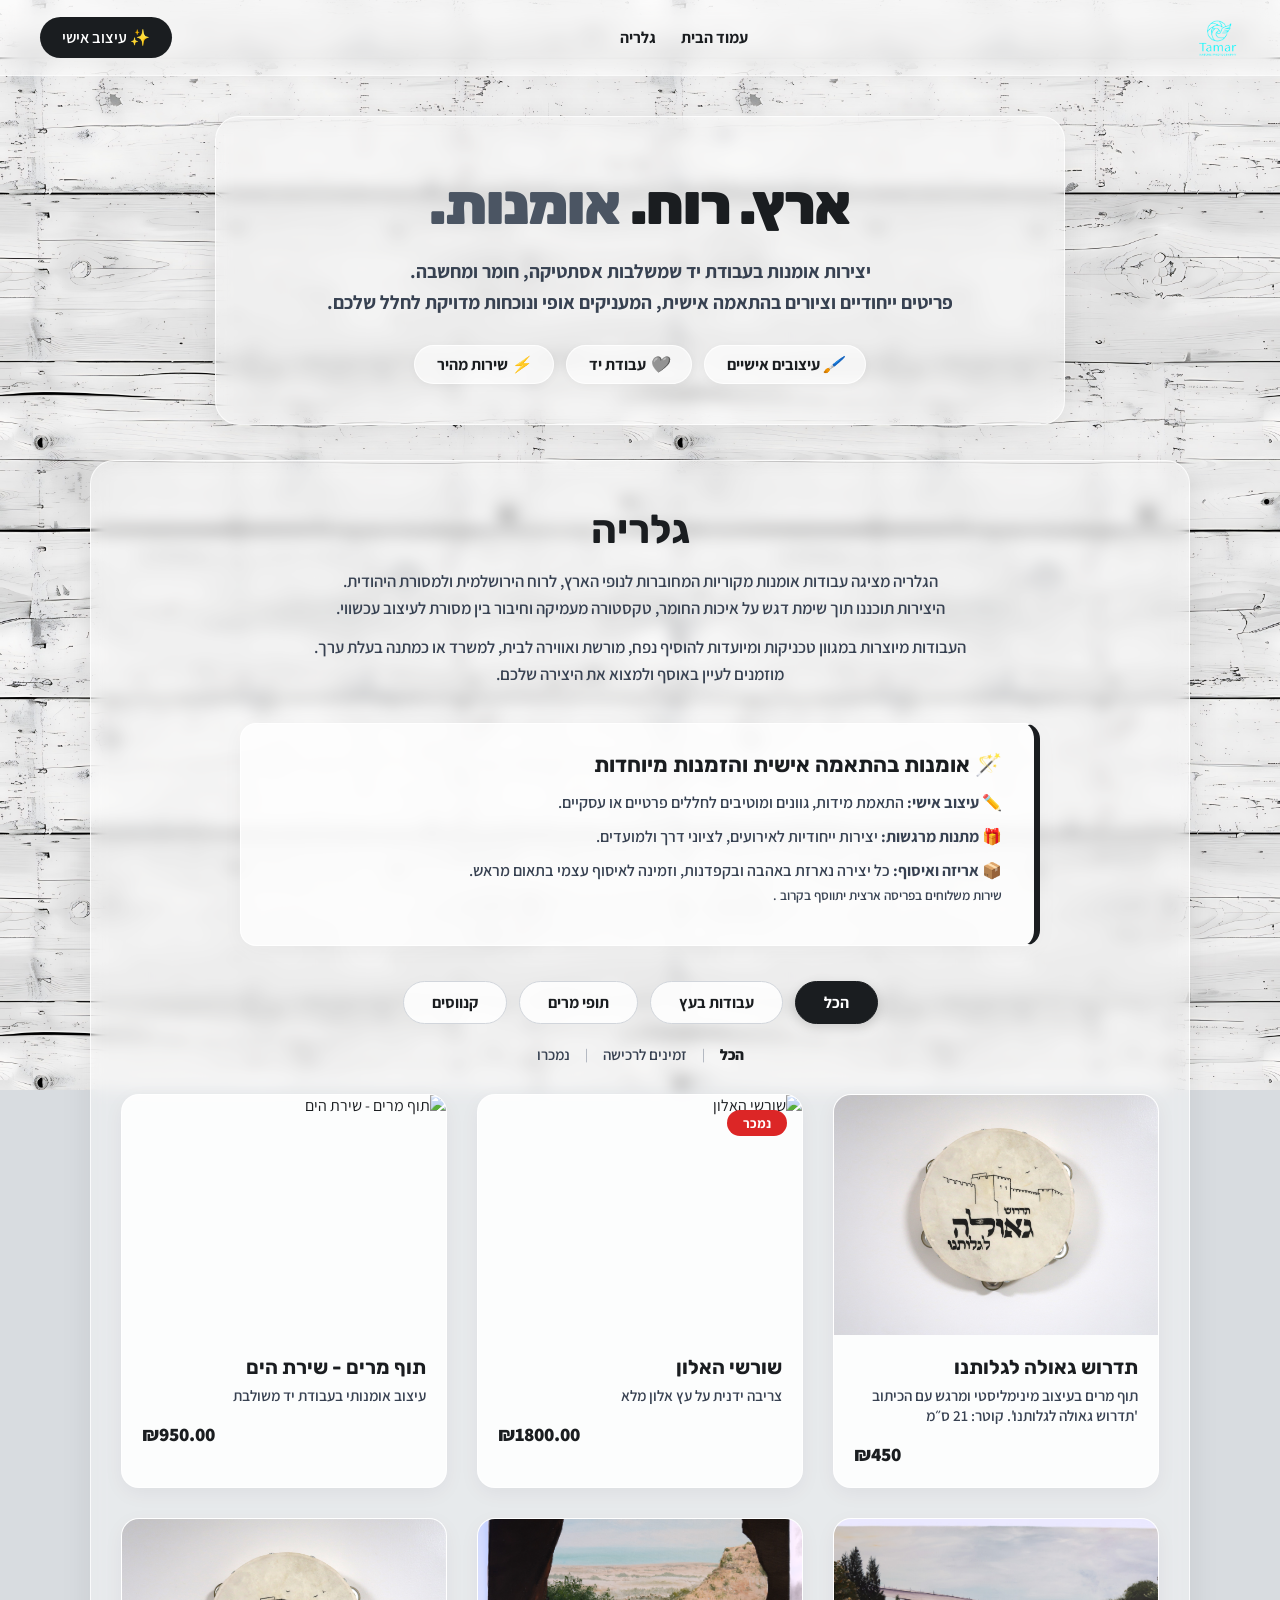
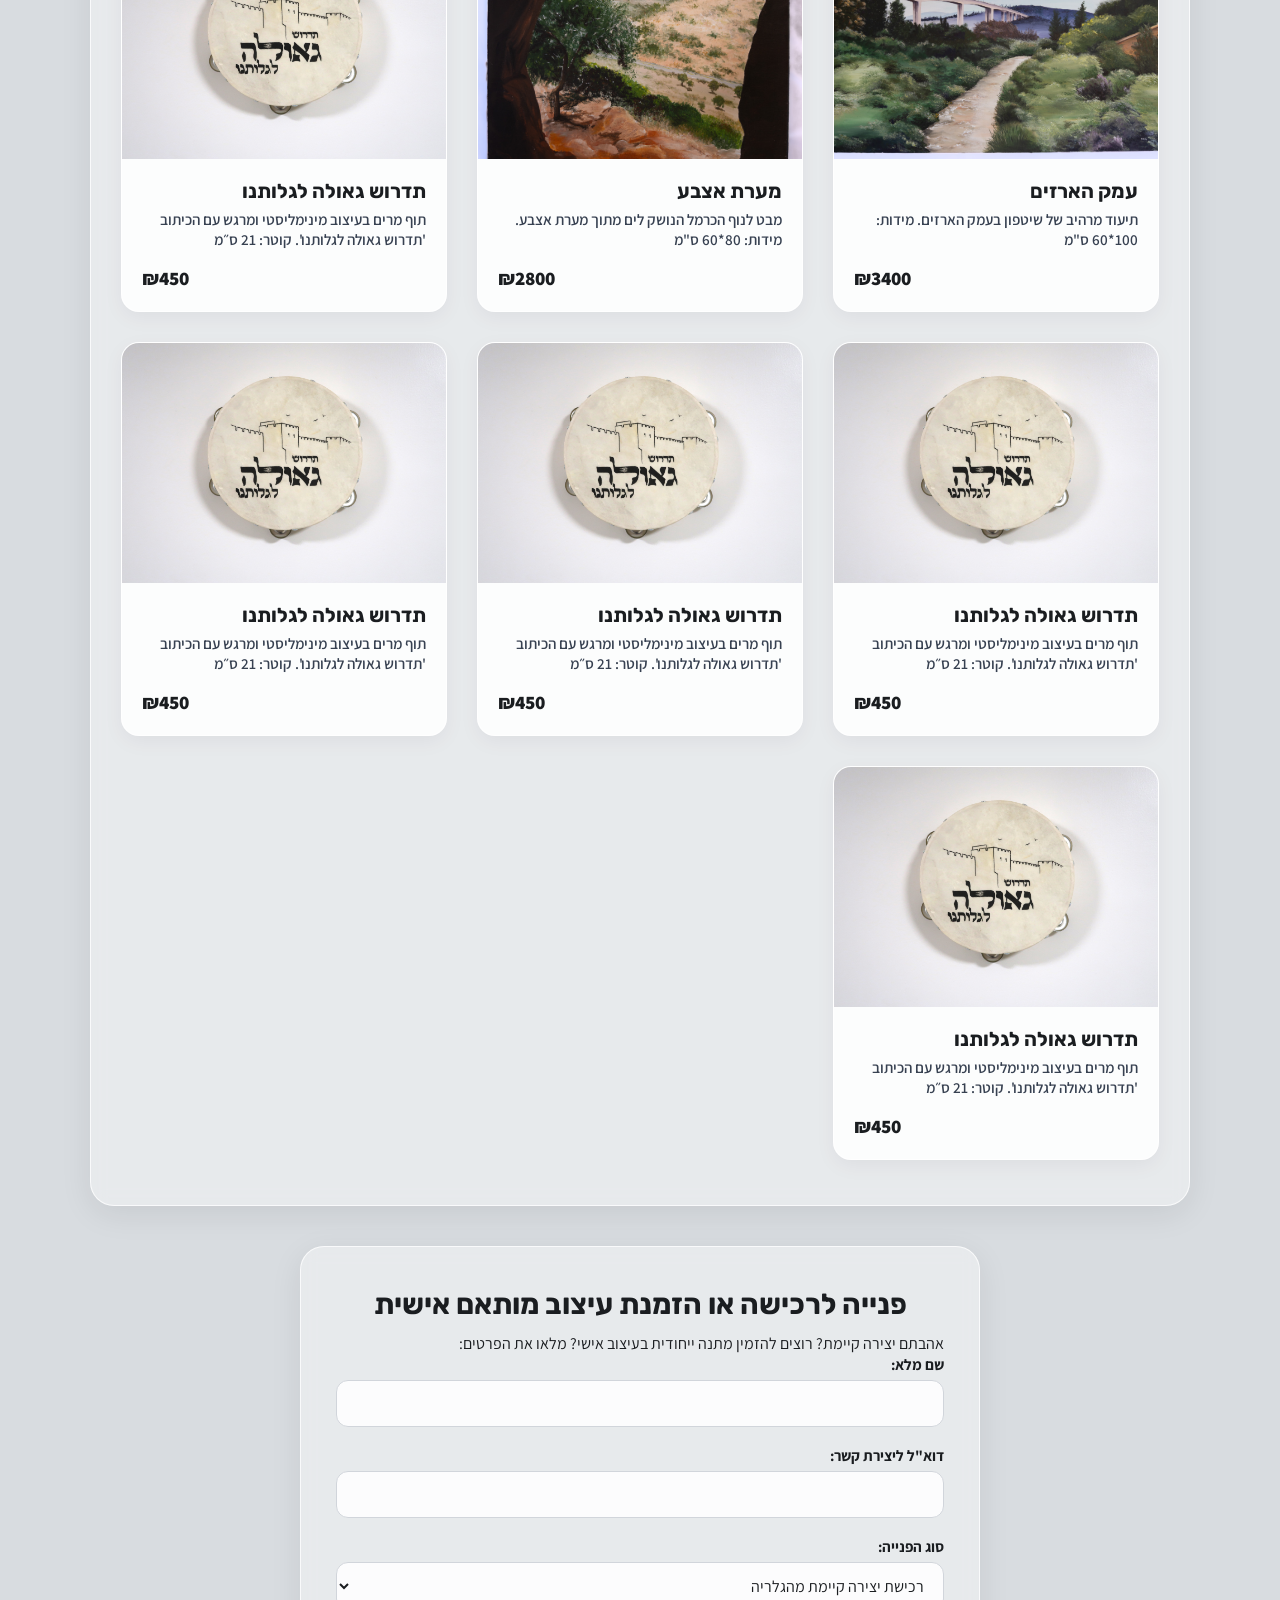
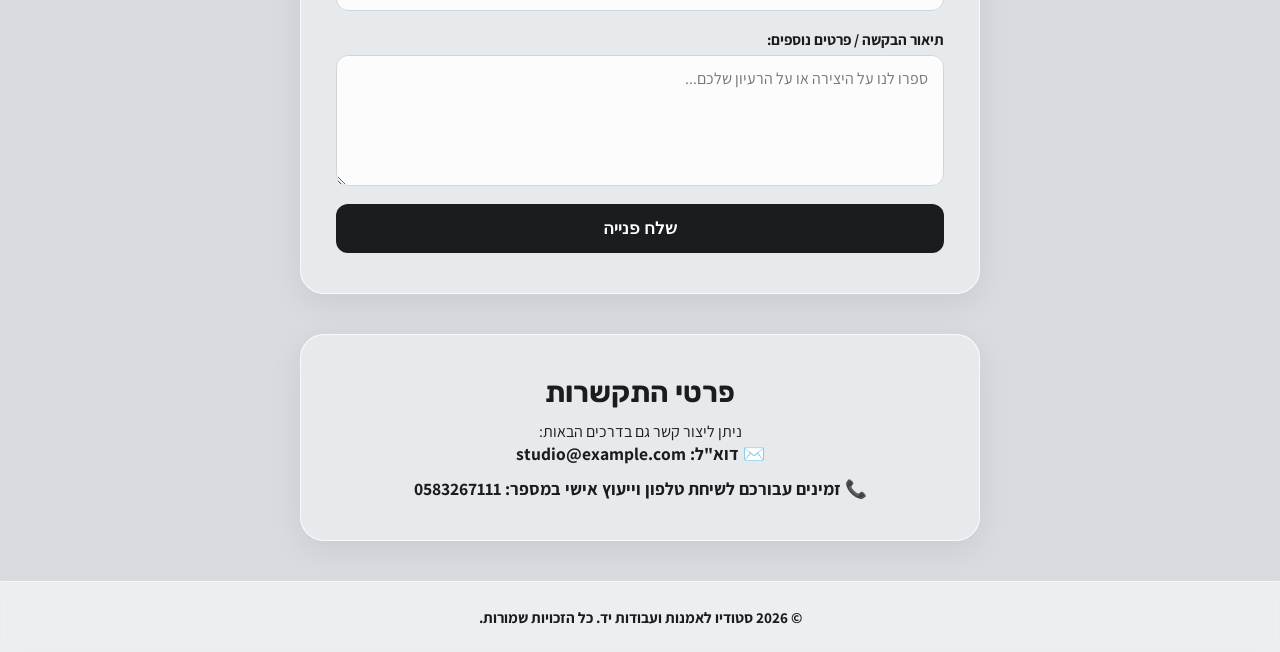
==== commit 3a11c732: "Revert "שינוי כולל" This reverts commit f4036405efa04904147adedd4c1664b78407d5b4." ====
--- a/index.html
+++ b/index.html
@@ -7,7 +7,7 @@
     <meta charset="UTF-8">
     <meta name="viewport" content="width=device-width, initial-scale=1.0">
     <meta name="robots" content="noindex, nofollow">
-    <title>DASSY ART - סטודיו לאומנות וציורי קנווס</title>
+    <title>DASSY ART - סטודיו לאומנות יד</title>
 </head>
 
 <body>
@@ -21,63 +21,65 @@
             <nav class="nav-links">
                 <a href="#about">עמוד הבית</a>
                 <a href="#gallery">גלריה</a>
-                <a href="#contact">צור קשר</a>
             </nav>
             <div class="nav-btn">
-                <a href="#custom-order" class="btn-dark">✨ הזמנה אישית</a>
+                <a href="#custom-order" class="btn-dark">✨ עיצוב אישי</a>
             </div>
         </div>
     </header>
 
     <main>
-        <!-- אזור Hero ממוקד קנווסים -->
+        <!-- אזור Hero -->
         <section id="about" class="hero-section">
             <div class="hero-content">
-                <h1 class="hero-title">אומנות, צבע <span class="highlight">ונשמה.</span></h1>
+                <h1 class="hero-title">ארץ. רוח. <span class="highlight">אומנות.</span></h1>
                 <p class="hero-subtitle">
-                    ציורי קנווס מקוריים בשילוב מגוון טכניקות: צבעי מים, אקריליק, צריבה בעץ, מיניאטורות 3D ותופי מרים מעוצבים.<br>
-                    יצירות מעמיקות ומדויקות המעניקות אופי, נפח ואווירה ייחודית לחלל שלכם.
+                    יצירות אומנות בעבודת יד שמשלבות אסתטיקה, חומר ומחשבה.<br>
+                    פריטים ייחודיים וציורים בהתאמה אישית, המעניקים אופי ונוכחות מדויקת לחלל שלכם.
                 </p>
                 <div class="tags-container">
-                    <span class="tag"><i class="icon">🖼️</i> ציורי קנווס</span>
-                    <span class="tag"><i class="icon">🖌️</i> טכניקות מעורבות</span>
-                    <span class="tag"><i class="icon">✨</i> הזמנות בהתאמה אישית</span>
+                    <span class="tag"><i class="icon">🖌️</i> עיצובים אישיים</span>
+                    <span class="tag"><i class="icon">🩶</i> עבודת יד</span>
+                    <span class="tag"><i class="icon">⚡</i> שירות מהיר</span>
                 </div>
             </div>
         </section>
 
         <!-- אזור גלריה -->
         <section id="gallery" class="gallery-section">
-            <h2 class="section-title">גלריית יצירות</h2>
+            <h2 class="section-title">גלריה</h2>
             <p class="section-description">
-                הגלריה מציגה עבודות אומנות מקוריות המשלבות חומר, צבע וטקסטורה עמוקה.<br>
-                דגש מיוחד ניתן לאוסף ציורי הקנווס, לצד עבודות יד בטכניקות ייחודיות נוספות.
+                הגלריה מציגה עבודות אומנות מקוריות המחוברות לנופי הארץ, לרוח הירושלמית ולמסורת היהודית.<br>
+                היצירות תוכננו תוך שימת דגש על איכות החומר, טקסטורה מעמיקה וחיבור בין מסורת לעיצוב עכשווי.
+            </p>
+            <p class="section-subdescription">
+                העבודות מיוצרות במגוון טכניקות ומיועדות להוסיף נפח, מורשת ואווירה לבית, למשרד או כמתנה בעלת ערך.<br>
+                מוזמנים לעיין באוסף ולמצוא את היצירה שלכם.
             </p>
 
             <!-- תיבת מידע: אומנות בהתאמה אישית -->
             <div class="info-card">
-                <h3>🪄 הזמנת יצירה בהתאמה אישית</h3>
+                <h3>🪄 אומנות בהתאמה אישית והזמנות מיוחדות</h3>
                 <div class="info-item">
-                    <strong>✏️ התאמה מדויקת:</strong> אפשרות להזמנת ציורי קנווס ועבודות עץ בגדלים, גוונים ונושאים המותאמים לחלל שלכם.
+                    <strong>✏️ עיצוב אישי:</strong> התאמת מידות, גוונים ומוטיבים לחללים פרטיים או עסקיים.
                 </div>
                 <div class="info-item">
-                    <strong>🎁 מתנות מושקעות:</strong> יצירות ייחודיות ומיניאטורות לאירועים מיוחדים ולציון רגעים משמעותיים.
+                    <strong>🎁 מתנות מרגשות:</strong> יצירות ייחודיות לאירועים, לציוני דרך ולמועדים.
                 </div>
                 <div class="info-item">
-                    <strong>📦 אריזה ואיסוף:</strong> כל יצירה נארזת בקפידה רבה, וזמינה לאיסוף עצמי או משלוח בתיאום מראש.
+                    <strong>📦 אריזה ואיסוף:</strong> כל יצירה נארזת באהבה ובקפדנות, וזמינה לאיסוף עצמי בתאום מראש.<br>
+                    <small>שירות משלוחים בפריסה ארצית יתווסף בקרוב .</small>
                 </div>
             </div>
 
             <!-- מסנני חיפוש -->
             <div class="filter-wrapper">
-                <!-- מסנן קטגוריות - קנווסים ראשון -->
+                <!-- מסנן קטגוריות -->
                 <div class="category-filters">
                     <button class="filter-btn active" data-filter-cat="all">הכל</button>
-                    <button class="filter-btn" data-filter-cat="canvas">ציורי קנווס</button>
-                    <button class="filter-btn" data-filter-cat="wood">צריבה על עץ</button>
-                    <button class="filter-btn" data-filter-cat="watercolor">צבעי מים ואקריליק</button>
-                    <button class="filter-btn" data-filter-cat="miniatures">מיניאטורות 3D</button>
+                    <button class="filter-btn" data-filter-cat="wood">עבודות בעץ</button>
                     <button class="filter-btn" data-filter-cat="tambourines">תופי מרים</button>
+                    <button class="filter-btn" data-filter-cat="canvas">קנווסים</button>
                 </div>
 
                 <!-- מסנן זמינות -->
@@ -92,36 +94,22 @@
 
             <!-- גריד יצירות -->
             <div class="gallery-container">
-                
-                <!-- יצירת קנווס 1 -->
-                <figure class="card" data-cat="canvas" data-status="available" onclick="openModal('item4')">
-                    <div class="card-image-wrap">
-                        <img src="images/DSC03088.jpg" alt="עמק הארזים">
-                    </div>
-                    <figcaption>
-                        <h3>עמק הארזים</h3>
-                        <p class="card-desc">ציור קנווס מרהיב - תיעוד שיטפון בעמק הארזים. מידות: 100*60 ס"מ</p>
-                        <div class="card-footer">
-                            <span class="price">₪3,400</span>
-                        </div>
-                    </figcaption>
-                </figure>
-
-                <!-- יצירת קנווס 2 -->
-                <figure class="card" data-cat="canvas" data-status="available" onclick="openModal('item5')">
-                    <div class="card-image-wrap">
-                        <img src="images/DSC03084.jpg" alt="מערת אצבע">
-                    </div>
-                    <figcaption>
-                        <h3>מערת אצבע</h3>
-                        <p class="card-desc">ציור קנווס - נוף הכרמל והים מתוך מערת אצבע. מידות: 80*60 ס"מ</p>
-                        <div class="card-footer">
-                            <span class="price">₪2,800</span>
-                        </div>
-                    </figcaption>
-                </figure>
-
-                <!-- עבודת עץ -->
+                <!-- יצירה 1: תף מרים -->
+                <figure class="card" data-cat="tambourine" data-status="available" onclick="openModal('item1')">
+                    <div class="card-image-wrap">
+                        <img src="images/tidrosh.jpg" alt="תדרוש גאולה לגלותנו">
+                    </div>
+                    <figcaption>
+                        <h3>תדרוש גאולה לגלותנו</h3>
+                        <p class="card-desc">תוף מרים בעיצוב מינימליסטי ומרגש עם הכיתוב 'תדרוש גאולה לגלותנו'. קוטר: 21
+                            ס״מ</p>
+                        <div class="card-footer">
+                            <span class="price">₪450</span>
+                        </div>
+                    </figcaption>
+                </figure>
+
+                <!-- יצירה 2: עבודת עץ (נמכר) -->
                 <figure class="card sold-card" data-cat="wood" data-status="sold" onclick="openModal('item2')">
                     <div class="card-image-wrap">
                         <span class="sold-badge">נמכר</span>
@@ -129,28 +117,14 @@
                     </div>
                     <figcaption>
                         <h3>שורשי האלון</h3>
-                        <p class="card-desc">צריבה ידנית מדויקת על עץ אלון מלא</p>
-                        <div class="card-footer">
-                            <span class="price">₪1,800</span>
-                        </div>
-                    </figcaption>
-                </figure>
-
-                <!-- תוף מרים -->
-                <figure class="card" data-cat="tambourines" data-status="available" onclick="openModal('item1')">
-                    <div class="card-image-wrap">
-                        <img src="images/tidrosh.jpg" alt="תדרוש גאולה לגלותנו">
-                    </div>
-                    <figcaption>
-                        <h3>תדרוש גאולה לגלותנו</h3>
-                        <p class="card-desc">תוף מרים בעיצוב מינימליסטי. קוטר: 21 ס״מ</p>
-                        <div class="card-footer">
-                            <span class="price">₪450</span>
-                        </div>
-                    </figcaption>
-                </figure>
-
-                <!-- תוף מרים 2 -->
+                        <p class="card-desc">צריבה ידנית על עץ אלון מלא</p>
+                        <div class="card-footer">
+                            <span class="price">₪1800.00</span>
+                        </div>
+                    </figcaption>
+                </figure>
+
+                <!-- יצירה 3: תוף מרים -->
                 <figure class="card" data-cat="tambourines" data-status="available" onclick="openModal('item3')">
                     <div class="card-image-wrap">
                         <img src="https://picsum.photos/id/1069/600/400" alt="תוף מרים - שירת הים">
@@ -159,60 +133,157 @@
                         <h3>תוף מרים - שירת הים</h3>
                         <p class="card-desc">עיצוב אומנותי בעבודת יד משולבת</p>
                         <div class="card-footer">
-                            <span class="price">₪950</span>
-                        </div>
-                    </figcaption>
-                </figure>
-
+                            <span class="price">₪950.00</span>
+                        </div>
+                    </figcaption>
+                </figure>
+
+                <figure class="card" data-cat="tambourine" data-status="available" onclick="openModal('item4')">
+                    <div class="card-image-wrap">
+                        <img src="images/DSC03088.jpg" alt="עמק הארזים">
+                    </div>
+                    <figcaption>
+                        <h3>עמק הארזים</h3>
+                        <p class="card-desc">תיעוד מרהיב של שיטפון בעמק הארזים. מידות: 100*60 ס"מ</p>
+                        <div class="card-footer">
+                            <span class="price">₪3400</span>
+                        </div>
+                    </figcaption>
+                </figure>
+
+                <figure class="card" data-cat="tambourine" data-status="available" onclick="openModal('item5')">
+                    <div class="card-image-wrap">
+                        <img src="images/DSC03084.jpg" alt="מערת אצבע">
+                    </div>
+                    <figcaption>
+                        <h3>מערת אצבע</h3>
+                        <p class="card-desc">מבט לנוף הכרמל הנושק לים מתוך מערת אצבע. מידות: 80*60 ס"מ</p>
+                        <div class="card-footer">
+                            <span class="price">₪2800</span>
+                        </div>
+                    </figcaption>
+                </figure>
+
+                <figure class="card" data-cat="tambourine" data-status="available" onclick="openModal('item6')">
+                    <div class="card-image-wrap">
+                        <img src="images/tidrosh.jpg" alt="תדרוש גאולה לגלותנו">
+                    </div>
+                    <figcaption>
+                        <h3>תדרוש גאולה לגלותנו</h3>
+                        <p class="card-desc">תוף מרים בעיצוב מינימליסטי ומרגש עם הכיתוב 'תדרוש גאולה לגלותנו'. קוטר: 21
+                            ס״מ</p>
+                        <div class="card-footer">
+                            <span class="price">₪450</span>
+                        </div>
+                    </figcaption>
+                </figure>
+
+                <figure class="card" data-cat="tambourine" data-status="available" onclick="openModal('item7')">
+                    <div class="card-image-wrap">
+                        <img src="images/tidrosh.jpg" alt="תדרוש גאולה לגלותנו">
+                    </div>
+                    <figcaption>
+                        <h3>תדרוש גאולה לגלותנו</h3>
+                        <p class="card-desc">תוף מרים בעיצוב מינימליסטי ומרגש עם הכיתוב 'תדרוש גאולה לגלותנו'. קוטר: 21
+                            ס״מ</p>
+                        <div class="card-footer">
+                            <span class="price">₪450</span>
+                        </div>
+                    </figcaption>
+                </figure>
+
+                <figure class="card" data-cat="tambourine" data-status="available" onclick="openModal('item8')">
+                    <div class="card-image-wrap">
+                        <img src="images/tidrosh.jpg" alt="תדרוש גאולה לגלותנו">
+                    </div>
+                    <figcaption>
+                        <h3>תדרוש גאולה לגלותנו</h3>
+                        <p class="card-desc">תוף מרים בעיצוב מינימליסטי ומרגש עם הכיתוב 'תדרוש גאולה לגלותנו'. קוטר: 21
+                            ס״מ</p>
+                        <div class="card-footer">
+                            <span class="price">₪450</span>
+                        </div>
+                    </figcaption>
+                </figure>
+
+                <figure class="card" data-cat="tambourine" data-status="available" onclick="openModal('item9')">
+                    <div class="card-image-wrap">
+                        <img src="images/tidrosh.jpg" alt="תדרוש גאולה לגלותנו">
+                    </div>
+                    <figcaption>
+                        <h3>תדרוש גאולה לגלותנו</h3>
+                        <p class="card-desc">תוף מרים בעיצוב מינימליסטי ומרגש עם הכיתוב 'תדרוש גאולה לגלותנו'. קוטר: 21
+                            ס״מ</p>
+                        <div class="card-footer">
+                            <span class="price">₪450</span>
+                        </div>
+                    </figcaption>
+                </figure>
+
+                <figure class="card" data-cat="tambourine" data-status="available" onclick="openModal('item10')">
+                    <div class="card-image-wrap">
+                        <img src="images/tidrosh.jpg" alt="תדרוש גאולה לגלותנו">
+                    </div>
+                    <figcaption>
+                        <h3>תדרוש גאולה לגלותנו</h3>
+                        <p class="card-desc">תוף מרים בעיצוב מינימליסטי ומרגש עם הכיתוב 'תדרוש גאולה לגלותנו'. קוטר: 21
+                            ס״מ</p>
+                        <div class="card-footer">
+                            <span class="price">₪450</span>
+                        </div>
+                    </figcaption>
+                </figure>
             </div>
         </section>
 
-        <!-- טופס יצירת קשר / הזמנה -->
+        <!-- טופס הזמנה כללי -->
         <section id="custom-order" class="form-section">
-            <h2>פנייה לאמן והזמנות אישיות</h2>
-            <p>אהבתם יצירה מהגלריה? מעוניינים להזמין ציור קנווס או עבודה בהתאמה אישית? מלאו את הפרטים ונחזור אליכם:</p>
-            
+            <h2>פנייה לרכישה או הזמנת עיצוב מותאם אישית</h2>
+            <p>אהבתם יצירה קיימת? רוצים להזמין מתנה ייחודית בעיצוב אישי? מלאו את הפרטים:</p>
             <form action="https://formsubmit.co/ytmr258@gmail.com" method="POST" class="custom-form">
+                <!-- הפנייה לעמוד התודה המעוצב -->
                 <input type="hidden" name="_next" value="https://ytmr258-max.github.io/DASSY-ART/thanks.html">
+                <!-- ביטול חלון ה-Captcha כדי שהטופס יישלח מיד -->
                 <input type="hidden" name="_captcha" value="false">
 
                 <div class="form-group">
                     <label for="name">שם מלא:</label>
-                    <input type="text" id="name" name="name" required placeholder="הכניסו שם מלא">
+                    <input type="text" id="name" name="name" required>
                 </div>
                 <div class="form-group">
                     <label for="email">דוא"ל ליצירת קשר:</label>
-                    <input type="email" id="email" name="email" required placeholder="name@example.com">
+                    <input type="email" id="email" name="email" required>
                 </div>
                 <div class="form-group">
                     <label for="order-type">סוג הפנייה:</label>
                     <select id="order-type" name="order-type">
-                        <option value="custom-canvas">הזמנת ציור קנווס בהתאמה אישית</option>
                         <option value="purchase">רכישת יצירה קיימת מהגלריה</option>
-                        <option value="custom-wood">הזמנת עבודת צריבה בעץ</option>
-                        <option value="miniatures">הזמנת מיניאטורה / תוף מרים</option>
-                        <option value="other">ייעוץ / פנייה כללית</option>
+                        <option value="custom-wood">הזמנת עבודת צריבה</option>
+                        <option value="custom-canvas">הזמנת קנווס בעיצוב אישי</option>
+                        <option value="other">ייעוץ / בקשה אחרת</option>
                     </select>
                 </div>
                 <div class="form-group">
-                    <label for="message">פרטי הבקשה:</label>
-                    <textarea id="message" name="message" rows="5" placeholder="ספרו על הרעיון, המידות המבוקשות או היצירה שאהבתם..."></textarea>
-                </div>
-                <button type="submit" class="submit-btn">שלח פנייה לאמן</button>
+                    <label for="message">תיאור הבקשה / פרטים נוספים:</label>
+                    <textarea id="message" name="message" rows="5"
+                        placeholder="ספרו לנו על היצירה או על הרעיון שלכם..."></textarea>
+                </div>
+                <button type="submit" class="submit-btn">שלח פנייה</button>
             </form>
         </section>
 
         <!-- פרטי התקשרות -->
         <section id="contact" class="contact-section">
-            <h2>ליצירת קשר ישיר</h2>
+            <h2>פרטי התקשרות</h2>
+            <p>ניתן ליצור קשר גם בדרכים הבאות:</p>
             <ul class="contact-list">
-                <li>📞 טלפון וייעוץ אישי: 058-3267111</li>
                 <li>✉️ דוא"ל: studio@example.com</li>
+                <li>📞 זמינים עבורכם לשיחת טלפון וייעוץ אישי במספר: 0583267111</li>
             </ul>
         </section>
     </main>
 
-    <!-- Modal לפרטי יצירה -->
+    <!-- חלון נפתח (Modal) לפרטי יצירה -->
     <div id="product-modal" class="modal-backdrop" onclick="closeModal(event)">
         <div class="modal-content" onclick="event.stopPropagation()">
             <button class="modal-close" onclick="closeModalDirect()">&times;</button>
@@ -229,10 +300,11 @@
 
                     <h3 id="modal-form-title">פנייה לגבי יצירה זו</h3>
                     <form action="https://formsubmit.co/ytmr258@gmail.com" method="POST" class="custom-form">
+                        <!-- הפנייה לעמוד התודה המעוצב -->
                         <input type="hidden" name="_next" value="https://ytmr258-max.github.io/DASSY-ART/thanks.html">
+                        <!-- ביטול חלון ה-Captcha -->
                         <input type="hidden" name="_captcha" value="false">
                         <input type="hidden" id="modal-item-name" name="item_name" value="">
-                        
                         <div class="form-group">
                             <label for="m-name">שם מלא:</label>
                             <input type="text" id="m-name" name="name" required>
@@ -242,10 +314,11 @@
                             <input type="email" id="m-email" name="email" required>
                         </div>
                         <div class="form-group">
-                            <label for="m-message">הודעה:</label>
-                            <textarea id="m-message" name="message" rows="3" placeholder="אשמח לקבל פרטים נוספים..."></textarea>
-                        </div>
-                        <button type="submit" class="submit-btn">שלח פנייה לגבי היצירה</button>
+                            <label for="m-message">הודעה / בקשה להזמנה דומה:</label>
+                            <textarea id="m-message" name="message" rows="3"
+                                placeholder="אשמח לקבל פרטים נוספים..."></textarea>
+                        </div>
+                        <button type="submit" class="submit-btn">שלח פנייה עבור יצירה זו</button>
                     </form>
                 </div>
             </div>
@@ -253,7 +326,7 @@
     </div>
 
     <footer>
-        <p>&copy; 2026 DASSY ART - סטודיו לאומנות ועבודות יד. כל הזכויות שמורות.</p>
+        <p>&copy; 2026 סטודיו לאמנות ועבודות יד. כל הזכויות שמורות.</p>
     </footer>
 
     <script src="script.js"></script>
--- a/style.css
+++ b/style.css
@@ -1,19 +1,20 @@
-@import url('https://fonts.googleapis.com/css2?family=Assistant:wght@400;600;700&family=Rubik:wght@500;700;800&display=swap');
+@import url('https://fonts.googleapis.com/css2?family=Assistant:wght@400;600;700&family=Rubik:wght@700;800;900&display=swap');
 
 :root {
-  --bg-color: #f7f7f8;
-  --text-primary: #111827;
-  --text-secondary: #4b5563;
-  --accent-color: #374151;
-  --accent-hover: #000000;
+  --bg-color: #d8dce0;
+  --text-primary: #1a1d20;       /* אפור-פחם כהה וחד לקריאות גבוהה */
+  --text-secondary: #374151;     /* אפור-גרפיט עמוק */
+  --accent-color: #4b5563;       /* אפור-עץ מודגש */
+  --accent-hover: #1f2937;
   
-  --glass-bg: rgba(255, 255, 255, 0.92); 
-  --glass-border: rgba(229, 231, 235, 0.8);
-  --glass-shadow: 0 10px 25px -5px rgba(0, 0, 0, 0.05);
-
-  --card-bg: #ffffff;
-  --pill-bg: #f3f4f6;
-  --sold-red: #991b1b;
+  /* שקיפות זכוכית מודרנית להבלטת טקסטורת העץ ברקע */
+  --glass-bg: rgba(255, 255, 255, 0.4); 
+  --glass-border: rgba(255, 255, 255, 0.75);
+  --glass-shadow: 0 8px 32px rgba(0, 0, 0, 0.08);
+
+  --card-bg: rgba(255, 255, 255, 0.85);
+  --pill-bg: rgba(255, 255, 255, 0.65);
+  --sold-red: #dc2626;
   --font-main: 'Assistant', sans-serif;
   --font-heading: 'Rubik', sans-serif;
 }
@@ -21,113 +22,131 @@
 * { box-sizing: border-box; margin: 0; padding: 0; }
 
 body {
+    /* טעינת תמונת הרקע reka.jpg ו-reka.png בתיקיות שונות למניעת שגיאת 404 */
+    background-image: url('images/reka.jpg'), url('reka.jpg'), url('images/reka.png'), url('reka.png');
+    background-size: cover;
+    background-position: center;
+    background-repeat: no-repeat;
+    background-attachment: fixed;
     background-color: var(--bg-color);
     font-family: var(--font-main);
     color: var(--text-primary);
     direction: rtl;
     text-align: center;
-    line-height: 1.5;
 }
 
 /* Navbar */
 .navbar {
-  background-color: rgba(255, 255, 255, 0.95);
-  backdrop-filter: blur(8px);
-  padding: 16px 40px;
+  background-color: rgba(255, 255, 255, 0.55);
+  backdrop-filter: blur(10px);
+  -webkit-backdrop-filter: blur(10px);
+  padding: 15px 40px;
   position: sticky;
   top: 0;
   z-index: 100;
-  border-bottom: 1px solid #e5e7eb;
+  border-bottom: 1px solid rgba(255, 255, 255, 0.5);
+  box-shadow: 0 4px 15px rgba(0, 0, 0, 0.03);
 }
 .nav-container { max-width: 1200px; margin: 0 auto; display: flex; align-items: center; justify-content: space-between; }
-.logo img { height: 40px; width: auto; display: block; }
-.nav-links { display: flex; gap: 30px; }
-.nav-links a { text-decoration: none; color: var(--text-primary); font-weight: 600; transition: color 0.2s ease; }
-.nav-links a:hover { color: var(--text-secondary); }
-.btn-dark { background-color: var(--text-primary); color: #fff; padding: 9px 20px; border-radius: 20px; text-decoration: none; font-weight: 600; transition: background 0.2s; }
-.btn-dark:hover { background-color: var(--accent-hover); }
+.logo img { height: 45px; width: auto; display: block; }
+.nav-links { display: flex; gap: 25px; }
+.nav-links a { text-decoration: none; color: var(--text-primary); font-weight: 700; transition: color 0.2s ease; }
+.nav-links a:hover { color: var(--accent-color); }
+.btn-dark { background-color: var(--text-primary); color: #fff; padding: 10px 22px; border-radius: 25px; text-decoration: none; font-weight: 600; }
 
 /* Hero Section */
 .hero-section { 
-  padding: 60px 20px 40px; 
-  max-width: 900px; 
-  margin: 30px auto 20px; 
+  padding: 55px 30px 40px; 
+  max-width: 850px; 
+  margin: 40px auto 25px; 
   background: var(--glass-bg);
-  border-radius: 16px;
+  backdrop-filter: blur(8px);
+  -webkit-backdrop-filter: blur(8px);
+  border-radius: 24px;
   box-shadow: var(--glass-shadow);
-  border: 1px solid var(--glass-border);
+  border: 1.5px solid var(--glass-border);
+  text-align: center;
 }
 .hero-title { 
   font-family: var(--font-heading); 
-  font-size: 3rem; 
-  font-weight: 800; 
-  color: var(--text-primary);
-}
-.hero-title .highlight { color: #6b7280; }
+  font-size: 3.5rem; 
+  font-weight: 900; 
+  color: var(--text-primary);
+  letter-spacing: -1px;
+}
+.hero-title .highlight { color: var(--accent-color); }
 .hero-subtitle { 
-  font-size: 1.15rem; 
+  font-size: 1.2rem; 
   color: var(--text-secondary); 
-  margin: 20px 0 30px; 
+  margin: 18px 0 28px; 
   line-height: 1.6;
-}
-.tags-container { display: flex; justify-content: center; gap: 10px; flex-wrap: wrap; }
+  font-weight: 700;
+}
+.tags-container { display: flex; justify-content: center; gap: 12px; flex-wrap: wrap; }
 .tag { 
   background-color: var(--pill-bg); 
-  padding: 6px 18px; 
+  padding: 8px 22px; 
   border-radius: 20px; 
-  font-weight: 600; 
-  font-size: 0.95rem;
-  color: var(--text-primary);
-  border: 1px solid #e5e7eb;
+  font-weight: 700; 
+  color: var(--text-primary);
+  box-shadow: 0 2px 8px rgba(0, 0, 0, 0.04);
+  border: 1px solid rgba(255, 255, 255, 0.8);
 }
 
 /* Gallery Section */
 .gallery-section { 
-  max-width: 1150px; 
-  margin: 30px auto; 
-  padding: 40px 20px; 
+  max-width: 1100px; 
+  margin: 35px auto; 
+  padding: 45px 30px; 
   background: var(--glass-bg);
-  border-radius: 16px;
+  backdrop-filter: blur(8px);
+  -webkit-backdrop-filter: blur(8px);
+  border-radius: 24px;
   box-shadow: var(--glass-shadow);
-  border: 1px solid var(--glass-border);
+  border: 1.5px solid var(--glass-border);
+  text-align: center;
 }
 .section-title { 
   font-family: var(--font-heading); 
-  font-size: 2.2rem; 
-  margin-bottom: 12px; 
-}
-.section-description { 
+  font-size: 2.5rem; 
+  margin-bottom: 15px; 
+  color: var(--text-primary);
+}
+.section-description, .section-subdescription { 
   color: var(--text-secondary); 
-  max-width: 750px; 
-  margin: 0 auto 15px; 
+  max-width: 800px; 
+  margin: 0 auto 12px; 
   font-size: 1.05rem; 
-}
-
-/* Info Card */
+  line-height: 1.6;
+  font-weight: 600;
+}
+
+/* Info Card Inside Gallery */
 .info-card {
-  background-color: #f9fafb;
-  border: 1px solid #e5e7eb;
-  border-right: 4px solid var(--text-primary);
-  border-radius: 12px;
-  padding: 24px 28px;
-  max-width: 820px;
-  margin: 30px auto;
+  background-color: rgba(255, 255, 255, 0.75);
+  border: 1px solid rgba(255, 255, 255, 0.9);
+  border-right: 6px solid var(--text-primary);
+  border-radius: 16px;
+  padding: 28px 32px;
+  max-width: 800px;
+  margin: 35px auto;
   text-align: right;
-}
-.info-card h3 { font-family: var(--font-heading); font-size: 1.25rem; margin-bottom: 12px; }
-.info-item { margin-bottom: 8px; font-size: 0.98rem; color: var(--text-secondary); }
+  box-shadow: 0 4px 20px rgba(0,0,0,0.04);
+}
+.info-card h3 { font-family: var(--font-heading); font-size: 1.35rem; margin-bottom: 14px; color: var(--text-primary); }
+.info-item { margin-bottom: 10px; font-size: 1rem; color: var(--text-secondary); line-height: 1.5; font-weight: 600; }
 
 /* Filters */
-.filter-wrapper { margin: 30px 0; display: flex; flex-direction: column; gap: 15px; align-items: center; }
-.category-filters { display: flex; gap: 8px; flex-wrap: wrap; justify-content: center; }
+.filter-wrapper { margin: 35px 0 25px; display: flex; flex-direction: column; gap: 20px; align-items: center; }
+.category-filters { display: flex; gap: 12px; flex-wrap: wrap; justify-content: center; }
 .filter-btn {
-  background-color: #ffffff;
-  border: 1px solid #d1d5db;
-  padding: 8px 20px;
-  border-radius: 20px;
+  background-color: rgba(255, 255, 255, 0.85);
+  border: 1.5px solid #d1d5db;
+  padding: 10px 28px;
+  border-radius: 30px;
   font-family: var(--font-main);
-  font-weight: 600;
-  font-size: 0.95rem;
+  font-weight: 700;
+  font-size: 1rem;
   color: var(--text-primary);
   cursor: pointer;
   transition: all 0.2s ease;
@@ -136,112 +155,230 @@
   background-color: var(--text-primary); 
   color: #ffffff; 
   border-color: var(--text-primary); 
-}
-.status-filters { display: flex; gap: 12px; align-items: center; justify-content: center; font-size: 0.9rem; color: var(--text-secondary); }
-.status-btn { background: none; border: none; font-family: var(--font-main); font-size: 0.9rem; color: var(--text-secondary); cursor: pointer; font-weight: 600; }
-.status-btn.active { color: var(--text-primary); font-weight: 700; text-decoration: underline; }
-.divider { color: #d1d5db; }
-
-/* Gallery Grid */
-.gallery-container { display: grid; grid-template-columns: repeat(auto-fill, minmax(280px, 1fr)); gap: 25px; margin-top: 25px; }
+  box-shadow: 0 4px 12px rgba(0,0,0,0.15);
+}
+.status-filters { display: flex; gap: 15px; align-items: center; justify-content: center; font-size: 0.95rem; color: var(--text-secondary); }
+.status-btn { background: none; border: none; font-family: var(--font-main); font-size: 0.95rem; color: var(--text-secondary); cursor: pointer; padding: 0; font-weight: 600; }
+.status-btn.active { color: var(--text-primary); font-weight: 800; }
+.divider { color: #9ca3af; font-size: 0.85rem; }
+
+/* Gallery Grid & Cards */
+.gallery-container { display: grid; grid-template-columns: repeat(auto-fit, minmax(280px, 1fr)); gap: 30px; margin-top: 30px; }
 .card {
-  background-color: var(--card-bg);
-  border-radius: 12px;
+  background-color: rgba(255, 255, 255, 0.88);
+  border-radius: 18px;
   overflow: hidden;
-  border: 1px solid #e5e7eb;
+  box-shadow: 0 6px 20px rgba(0,0,0,0.05);
   cursor: pointer;
-  transition: transform 0.2s ease, box-shadow 0.2s ease;
+  transition: transform 0.3s ease, box-shadow 0.3s ease;
   text-align: right;
   display: flex; 
   flex-direction: column;
-}
-.card:hover { transform: translateY(-4px); box-shadow: 0 12px 20px -5px rgba(0, 0, 0, 0.08); }
-.card * { pointer-events: none; }
-
-.card-image-wrap { position: relative; width: 100%; height: 250px; background-color: #f3f4f6; }
+  border: 1px solid rgba(255,255,255,0.8);
+  position: relative;
+  z-index: 1;
+}
+.card:hover { transform: translateY(-6px); box-shadow: 0 12px 25px rgba(0,0,0,0.12); }
+
+/* מניעת חסימת לחיצה על ידי אלמנטים פנימיים */
+.card * {
+  pointer-events: none;
+}
+
+.card-image-wrap { position: relative; width: 100%; height: 240px; overflow: hidden; }
 .card-image-wrap img { width: 100%; height: 100%; object-fit: cover; }
 
+/* Badges & Text in Cards */
 .sold-badge {
-  position: absolute; top: 12px; right: 12px;
+  position: absolute; top: 15px; right: 15px;
   background-color: var(--sold-red); color: #ffffff;
-  font-size: 0.8rem; font-weight: 700;
-  padding: 3px 12px; border-radius: 12px; z-index: 2;
-}
-.card figcaption { padding: 18px; display: flex; flex-direction: column; gap: 6px; flex-grow: 1; }
-.card h3 { font-family: var(--font-heading); font-size: 1.15rem; color: var(--text-primary); }
-.card-desc { font-size: 0.9rem; color: var(--text-secondary); line-height: 1.4; }
-.card-footer { display: flex; justify-content: flex-end; align-items: center; margin-top: auto; padding-top: 10px; }
-.price { font-weight: 700; font-size: 1.1rem; color: var(--text-primary); direction: ltr; }
-
-/* Forms & Contact */
+  font-family: var(--font-main); font-size: 0.85rem; font-weight: 700;
+  padding: 4px 16px; border-radius: 20px; z-index: 2;
+}
+.card figcaption { padding: 20px; display: flex; flex-direction: column; gap: 6px; }
+.card h3 { font-family: var(--font-heading); font-size: 1.25rem; color: var(--text-primary); }
+.card-desc { font-size: 0.95rem; color: var(--text-secondary); font-weight: 600; }
+.card-footer { display: flex; justify-content: flex-end; align-items: center; margin-top: 10px; }
+.price { font-family: var(--font-main); font-weight: 800; font-size: 1.2rem; color: var(--text-primary); direction: ltr; }
+
+/* Form Elements & Contact Sections */
 .form-section, .contact-section { 
-  max-width: 650px; 
-  margin: 30px auto; 
-  padding: 35px 25px; 
+  max-width: 680px; 
+  margin: 40px auto; 
+  padding: 40px 35px; 
   background: var(--glass-bg);
-  border-radius: 16px;
-  border: 1px solid var(--glass-border);
+  backdrop-filter: blur(8px);
+  -webkit-backdrop-filter: blur(8px);
+  border-radius: 24px;
   box-shadow: var(--glass-shadow);
+  border: 1.5px solid var(--glass-border);
   text-align: right;
 }
+
 .contact-section { text-align: center; }
-.form-section h2, .contact-section h2 { font-family: var(--font-heading); font-size: 1.6rem; margin-bottom: 10px; text-align: center; }
-.form-section p { font-size: 0.95rem; color: var(--text-secondary); margin-bottom: 20px; text-align: center; }
-
-.form-group { display: flex; flex-direction: column; gap: 6px; margin-bottom: 16px; }
-.form-group label { font-weight: 600; font-size: 0.9rem; }
+
+.form-section h2, .contact-section h2 {
+  font-family: var(--font-heading);
+  font-size: 1.8rem;
+  color: var(--text-primary);
+  margin-bottom: 12px;
+  text-align: center;
+}
+
+.form-group { display: flex; flex-direction: column; gap: 6px; margin-bottom: 18px; text-align: right; }
+.form-group label { font-weight: 700; font-size: 0.95rem; color: var(--text-primary); }
 .form-group input, .form-group select, .form-group textarea {
   width: 100%; 
-  padding: 10px 14px; 
-  background-color: #ffffff;
-  border: 1px solid #d1d5db; 
-  border-radius: 8px; 
+  padding: 12px 15px; 
+  background-color: rgba(255, 255, 255, 0.85);
+  border: 1.5px solid #d1d5db; 
+  border-radius: 12px; 
   font-family: var(--font-main); 
-  font-size: 0.95rem;
+  font-size: 1rem;
+  color: var(--text-primary);
 }
 
 .submit-btn {
   background-color: var(--text-primary); 
   color: #ffffff; 
   border: none; 
-  padding: 12px; 
-  border-radius: 8px;
+  padding: 14px; 
+  border-radius: 12px;
   font-weight: 700; 
   width: 100%; 
   cursor: pointer; 
-  font-size: 1rem; 
-  transition: background 0.2s;
+  font-size: 1.05rem; 
 }
 .submit-btn:hover { background-color: var(--accent-hover); }
 
-.contact-list { list-style: none; padding: 0; display: flex; flex-direction: column; gap: 10px; align-items: center; font-size: 1.05rem; font-weight: 600; }
-
-/* Modal */
+.contact-list { 
+  list-style: none; 
+  padding: 0; 
+  display: flex;
+  flex-direction: column;
+  gap: 12px;
+  align-items: center;
+  font-size: 1.1rem;
+  font-weight: 700;
+  color: var(--text-primary);
+}
+
+/* Modal Overlay & Card Details Window */
 .modal-backdrop {
-  position: fixed; top: 0; left: 0; width: 100vw; height: 100vh;
-  background: rgba(0, 0, 0, 0.5);
-  backdrop-filter: blur(4px);
-  display: none; opacity: 0; pointer-events: none;
-  align-items: center; justify-content: center; z-index: 9999;
-  transition: opacity 0.2s ease;
-}
-.modal-backdrop.open { display: flex !important; opacity: 1 !important; pointer-events: auto !important; }
+  position: fixed;
+  top: 0;
+  left: 0;
+  width: 100vw;
+  height: 100vh;
+  background: rgba(0, 0, 0, 0.65);
+  backdrop-filter: blur(6px);
+  -webkit-backdrop-filter: blur(6px);
+  display: none;
+  opacity: 0;
+  pointer-events: none;
+  align-items: center;
+  justify-content: center;
+  z-index: 9999;
+  transition: opacity 0.25s ease;
+}
+
+.modal-backdrop.open {
+  display: flex !important;
+  opacity: 1 !important;
+  pointer-events: auto !important;
+}
 
 .modal-content {
-  background: #ffffff; border-radius: 16px; max-width: 750px; width: 90%;
-  max-height: 85vh; overflow-y: auto; position: relative; padding: 30px; text-align: right;
-}
-.modal-content * { pointer-events: auto; }
-.modal-close { position: absolute; top: 15px; left: 18px; font-size: 1.8rem; background: none; border: none; cursor: pointer; }
-.modal-body { display: grid; grid-template-columns: 1fr 1fr; gap: 20px; margin-top: 10px; }
-@media (max-width: 640px) { .modal-body { grid-template-columns: 1fr; } }
-
-.modal-gallery img { width: 100%; height: 250px; object-fit: contain; background: #f9fafb; border-radius: 8px; }
-.modal-thumbs { display: flex; gap: 8px; margin-top: 10px; justify-content: center; }
-.modal-thumbs img { width: 50px; height: 50px; border-radius: 6px; cursor: pointer; opacity: 0.7; object-fit: cover; }
-.modal-thumbs img.active { opacity: 1; border: 2px solid var(--text-primary); }
-
-.modal-desc-text { color: var(--text-secondary); font-size: 0.95rem; margin: 10px 0; }
-.modal-divider { border: 0; height: 1px; background: #e5e7eb; margin: 15px 0; }
-
-footer { padding: 20px; background: #ffffff; text-align: center; border-top: 1px solid #e5e7eb; font-size: 0.9rem; color: var(--text-secondary); margin-top: 40px; }+  background: #ffffff;
+  border-radius: 20px;
+  max-width: 800px;
+  width: 90%;
+  max-height: 90vh;
+  overflow-y: auto;
+  position: relative;
+  padding: 35px;
+  text-align: right;
+  box-shadow: 0 10px 40px rgba(0,0,0,0.2);
+  pointer-events: auto;
+}
+
+.modal-content * {
+  pointer-events: auto;
+}
+
+.modal-close {
+  position: absolute;
+  top: 15px;
+  left: 20px;
+  font-size: 2rem;
+  background: none;
+  border: none;
+  cursor: pointer;
+  color: var(--text-primary);
+}
+
+.modal-body {
+  display: grid;
+  grid-template-columns: 1fr 1fr;
+  gap: 25px;
+  margin-top: 10px;
+}
+
+@media (max-width: 768px) {
+  .modal-body { grid-template-columns: 1fr; }
+}
+
+.modal-gallery img {
+  width: 100%;
+  height: 280px;
+  object-fit: contain;
+  background: #f8f9fa;
+  border-radius: 12px;
+}
+
+.modal-thumbs {
+  display: flex;
+  gap: 10px;
+  margin-top: 10px;
+  justify-content: center;
+}
+
+.modal-thumbs img {
+  width: 60px;
+  height: 60px;
+  border-radius: 8px;
+  cursor: pointer;
+  opacity: 0.7;
+  object-fit: cover;
+}
+
+.modal-thumbs img.active {
+  opacity: 1;
+  border: 2px solid var(--accent-color);
+}
+
+.modal-desc-text {
+  color: var(--text-secondary);
+  font-size: 1rem;
+  margin: 10px 0;
+  line-height: 1.5;
+}
+
+.modal-divider {
+  border: 0;
+  height: 1px;
+  background: #eee;
+  margin: 15px 0;
+}
+
+footer { 
+  padding: 25px 20px; 
+  background: rgba(255, 255, 255, 0.5); 
+  backdrop-filter: blur(8px);
+  -webkit-backdrop-filter: blur(8px);
+  text-align: center; 
+  border-top: 1px solid rgba(255, 255, 255, 0.5);
+  font-size: 0.95rem;
+  color: var(--text-primary);
+  font-weight: 700;
+}
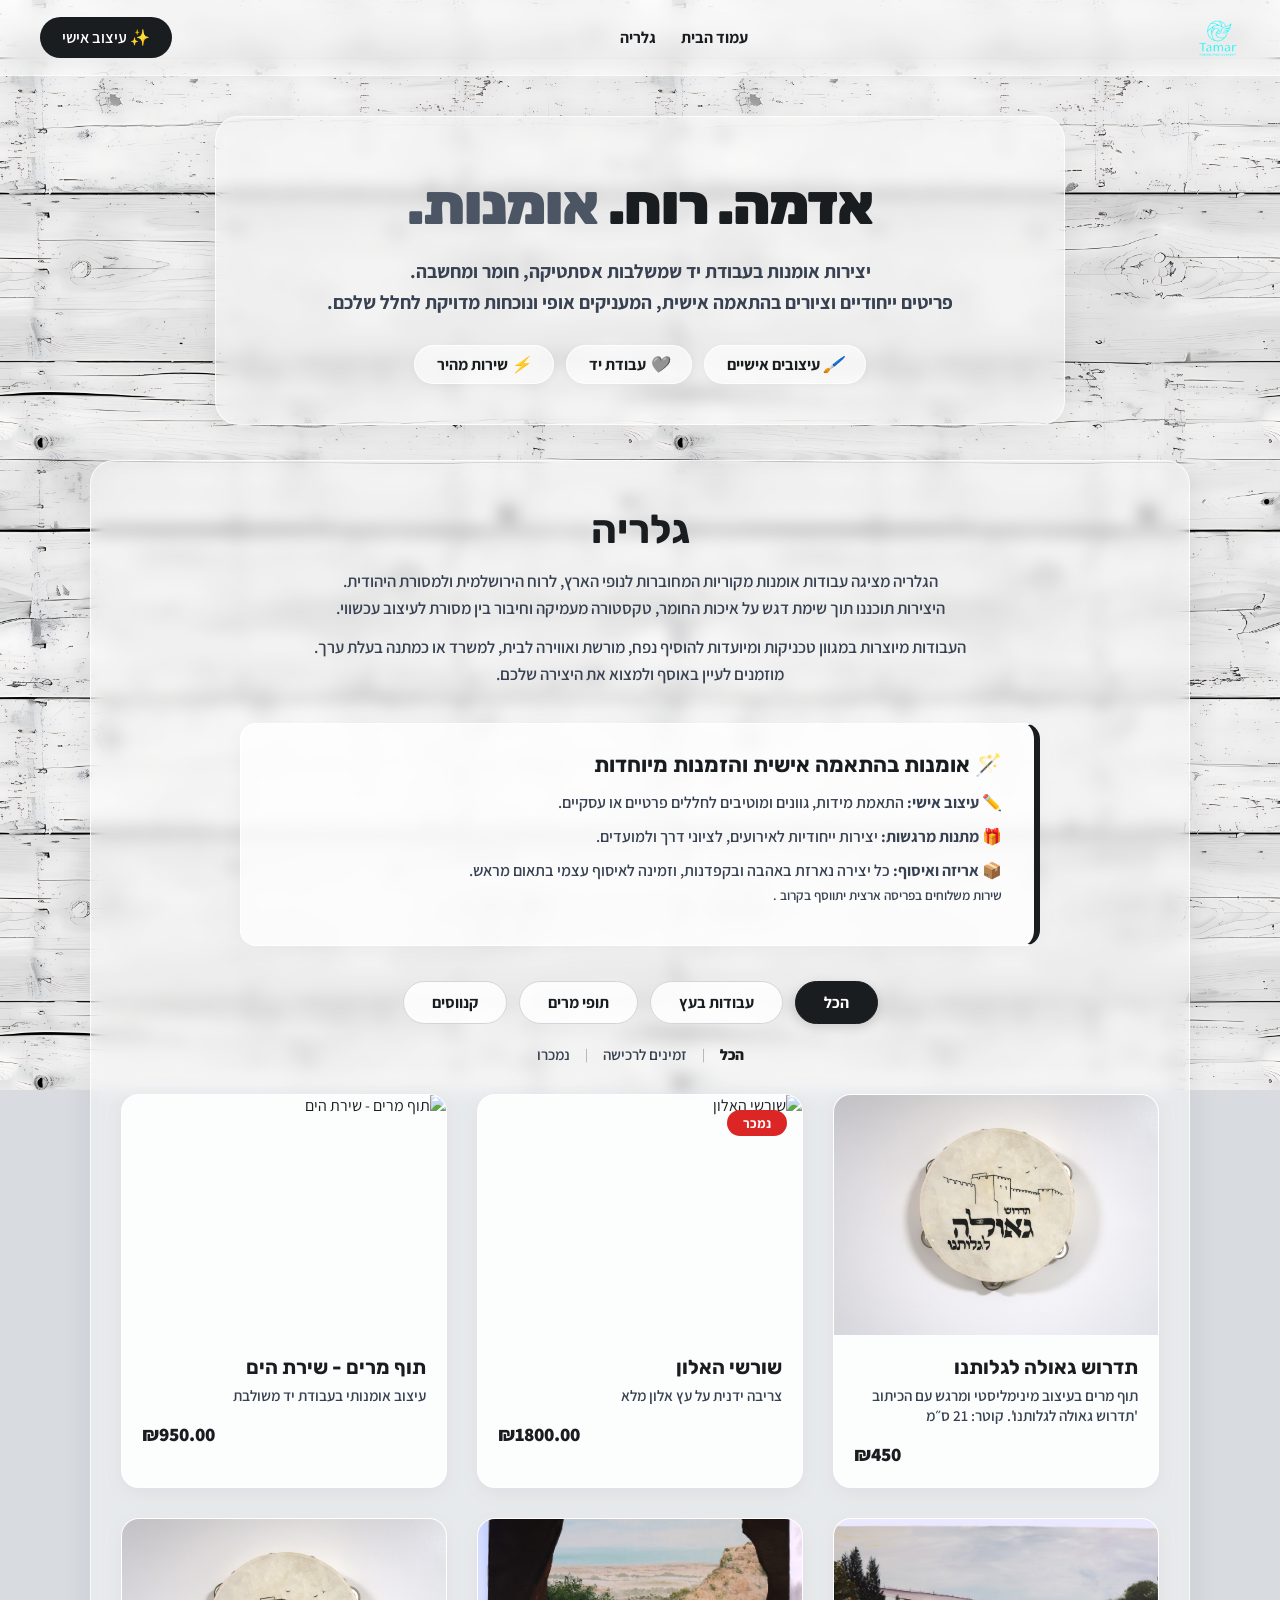
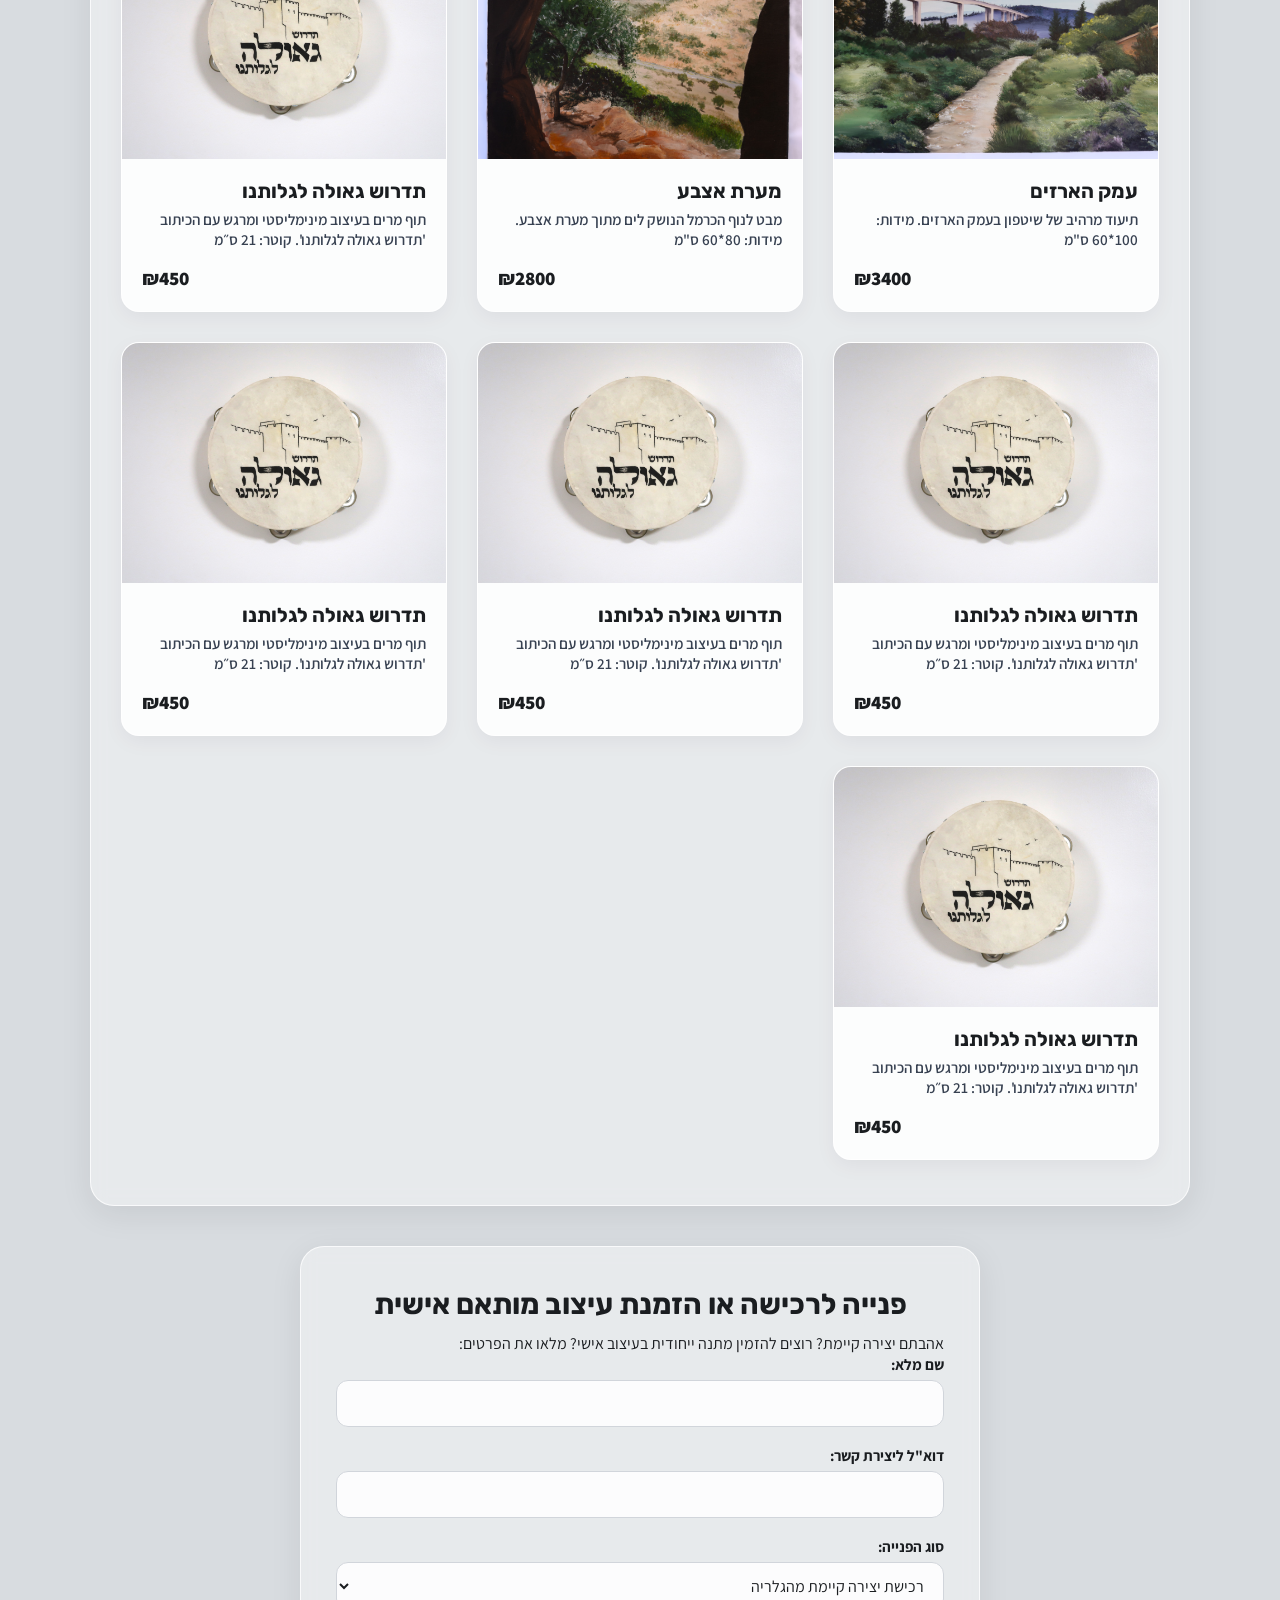
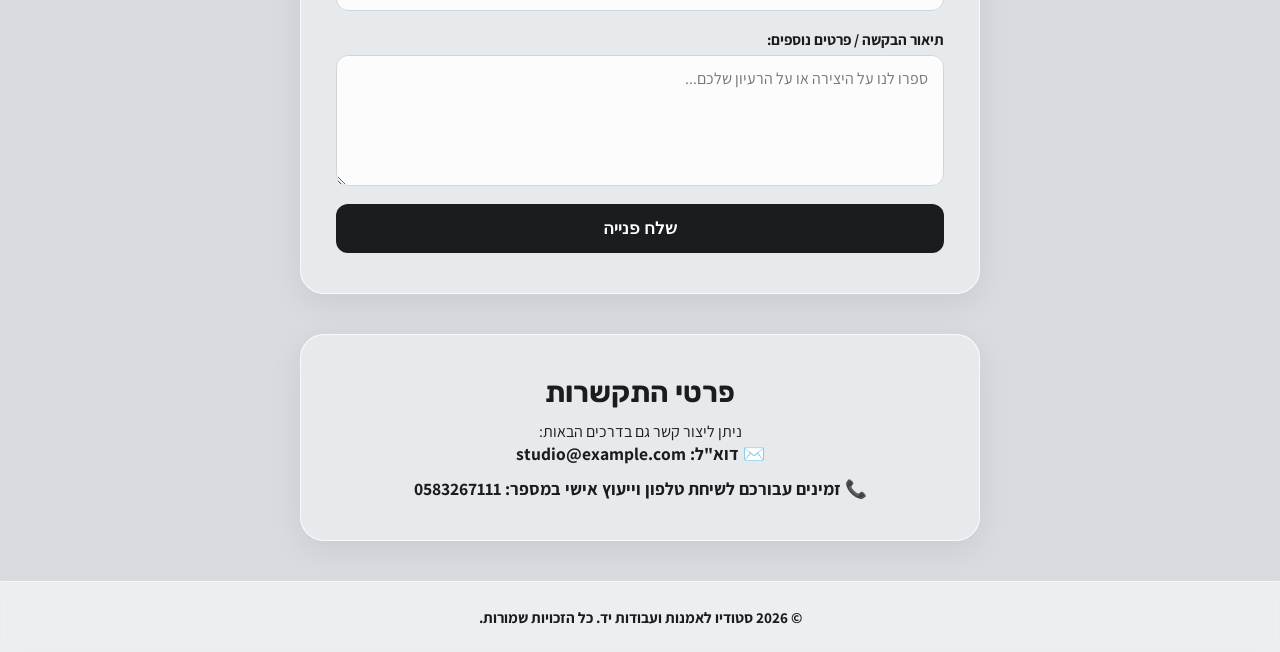
==== commit dd7b7512: "אדמה רוח אומנות" ====
--- a/index.html
+++ b/index.html
@@ -32,7 +32,7 @@
         <!-- אזור Hero -->
         <section id="about" class="hero-section">
             <div class="hero-content">
-                <h1 class="hero-title">ארץ. רוח. <span class="highlight">אומנות.</span></h1>
+                <h1 class="hero-title">אדמה. רוח. <span class="highlight">אומנות.</span></h1>
                 <p class="hero-subtitle">
                     יצירות אומנות בעבודת יד שמשלבות אסתטיקה, חומר ומחשבה.<br>
                     פריטים ייחודיים וציורים בהתאמה אישית, המעניקים אופי ונוכחות מדויקת לחלל שלכם.
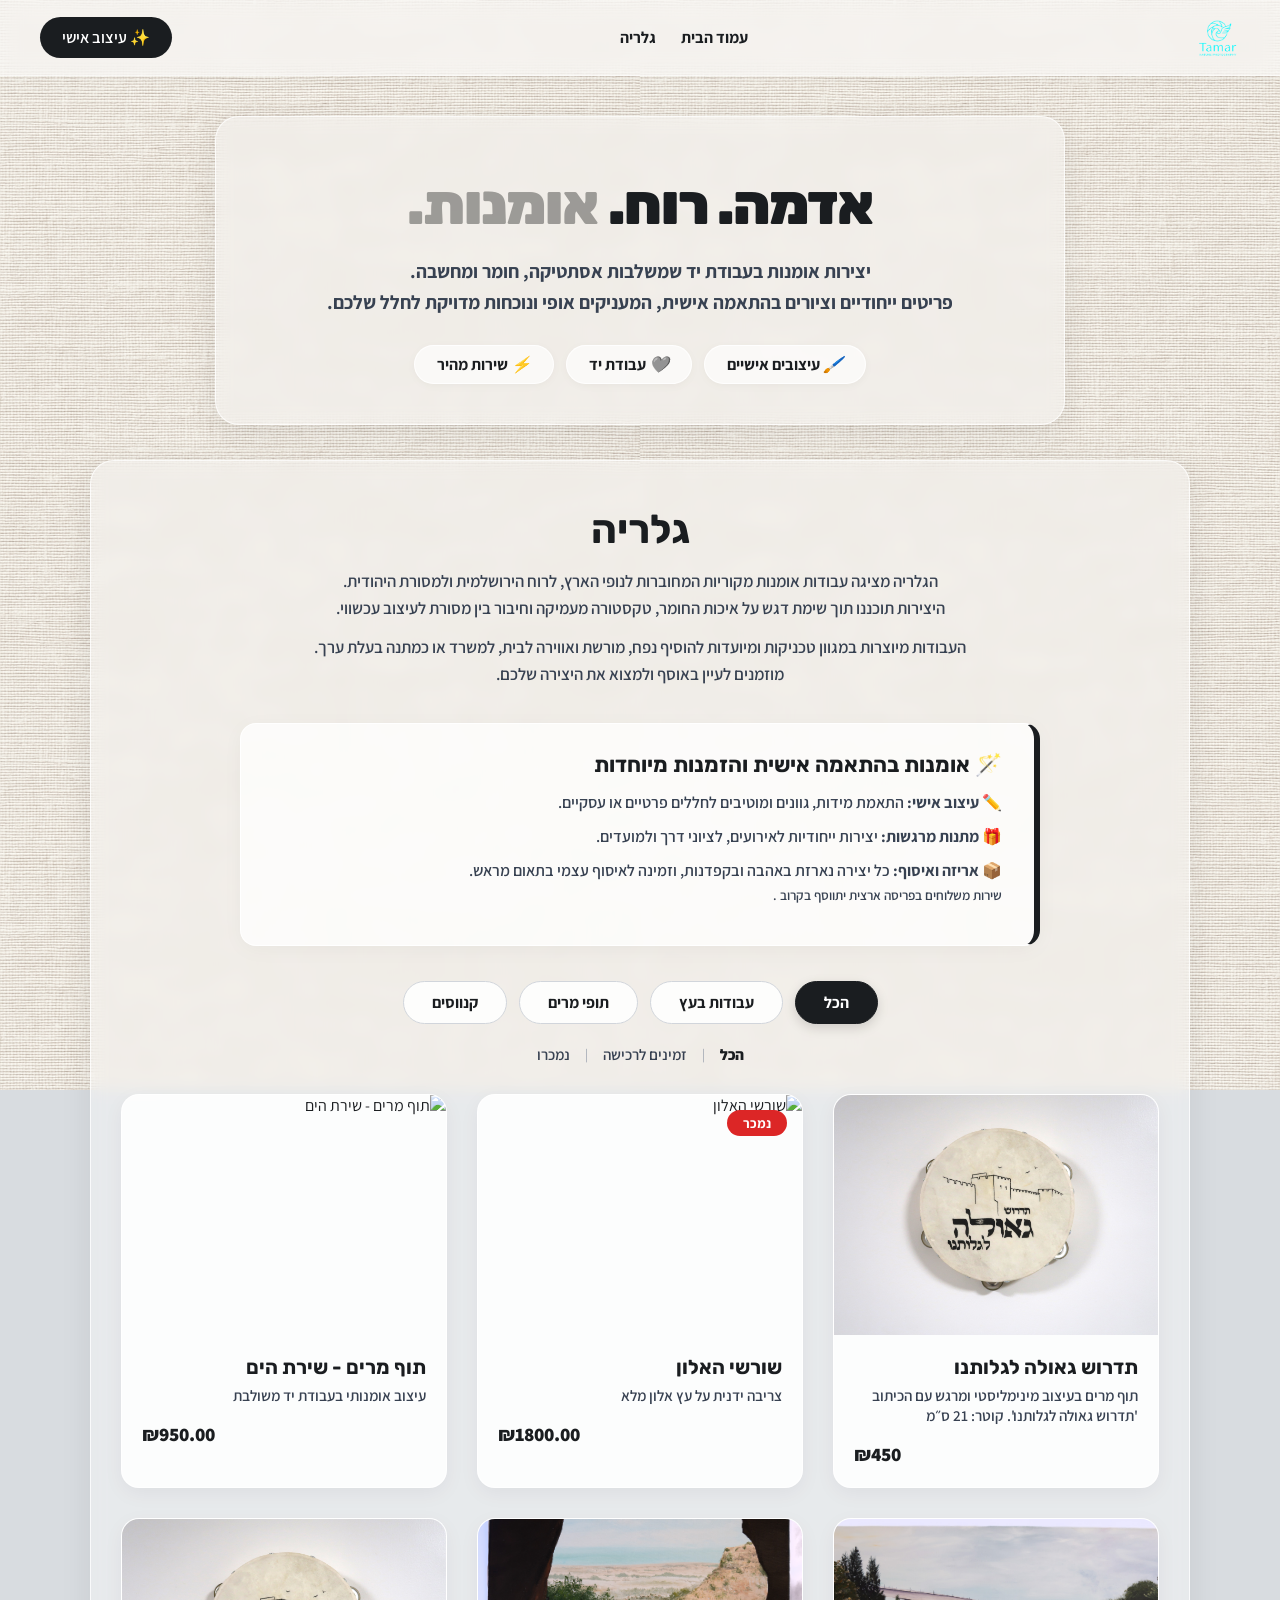
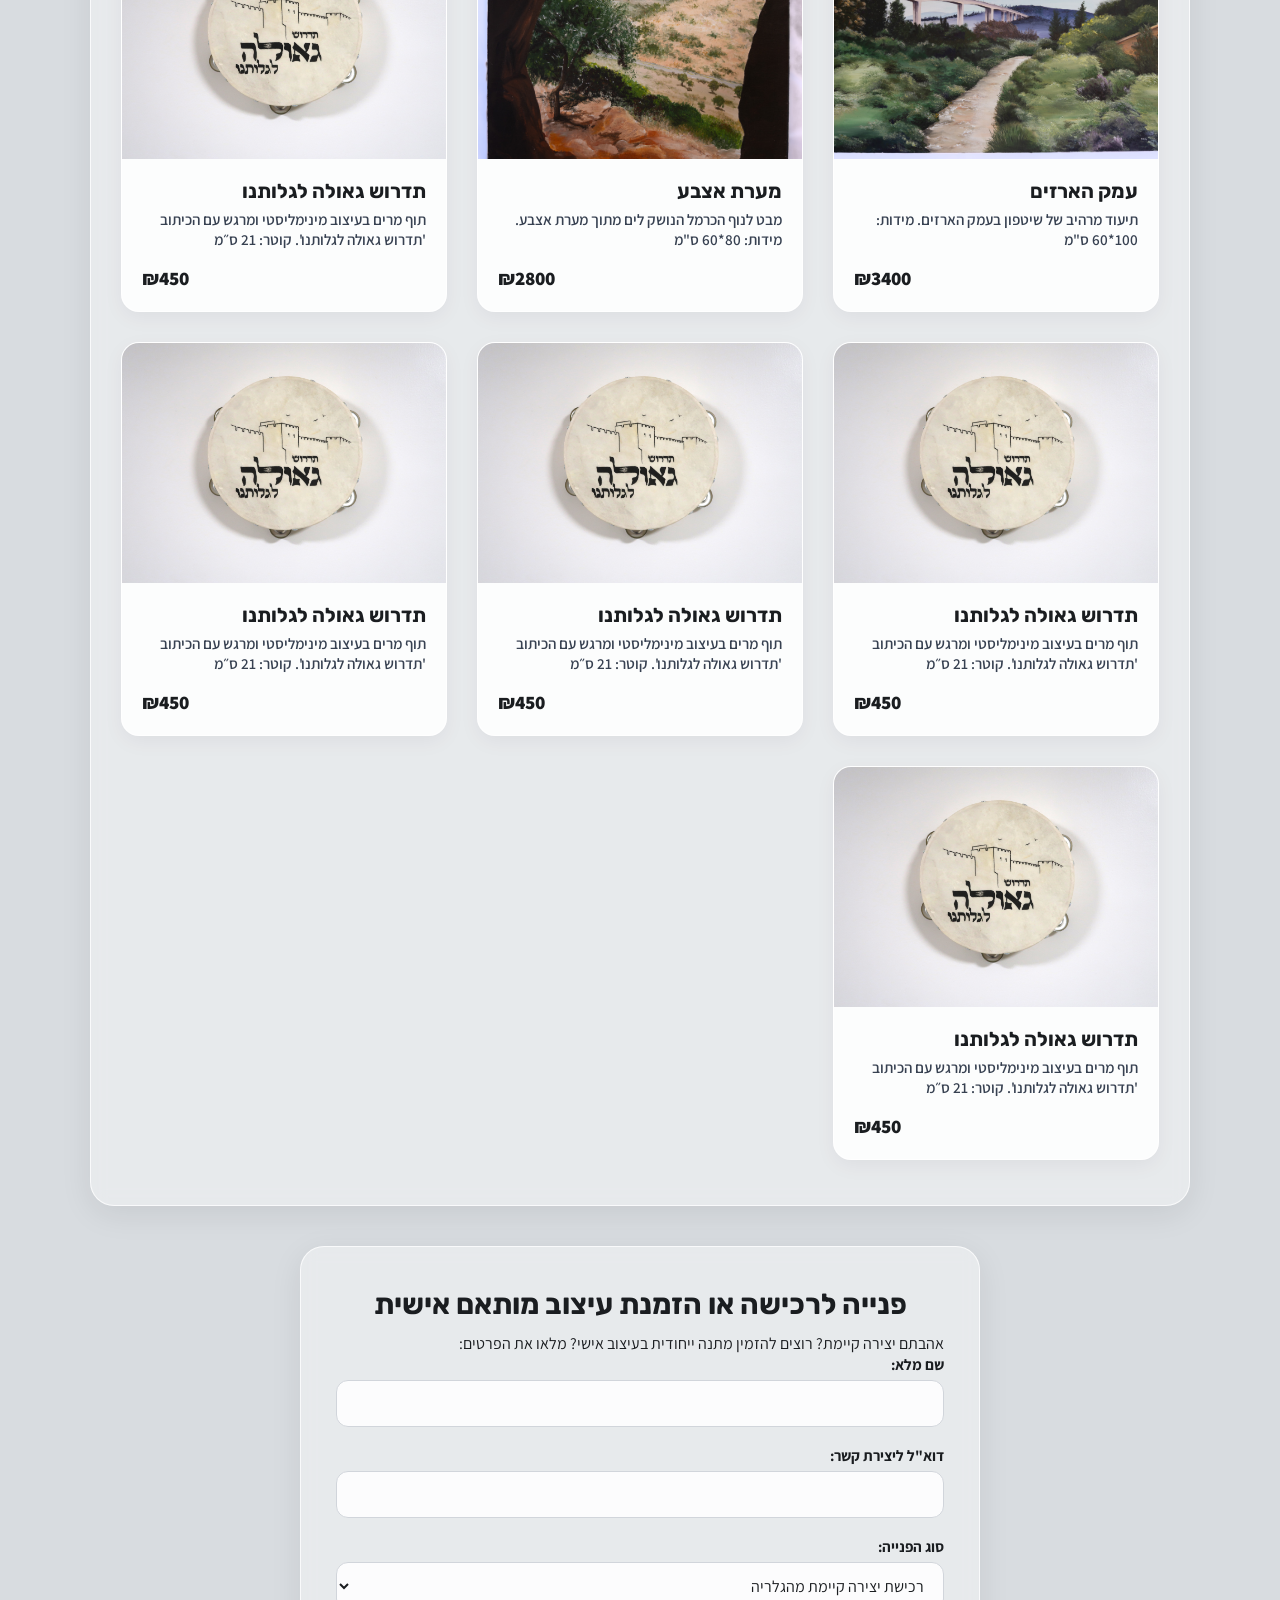
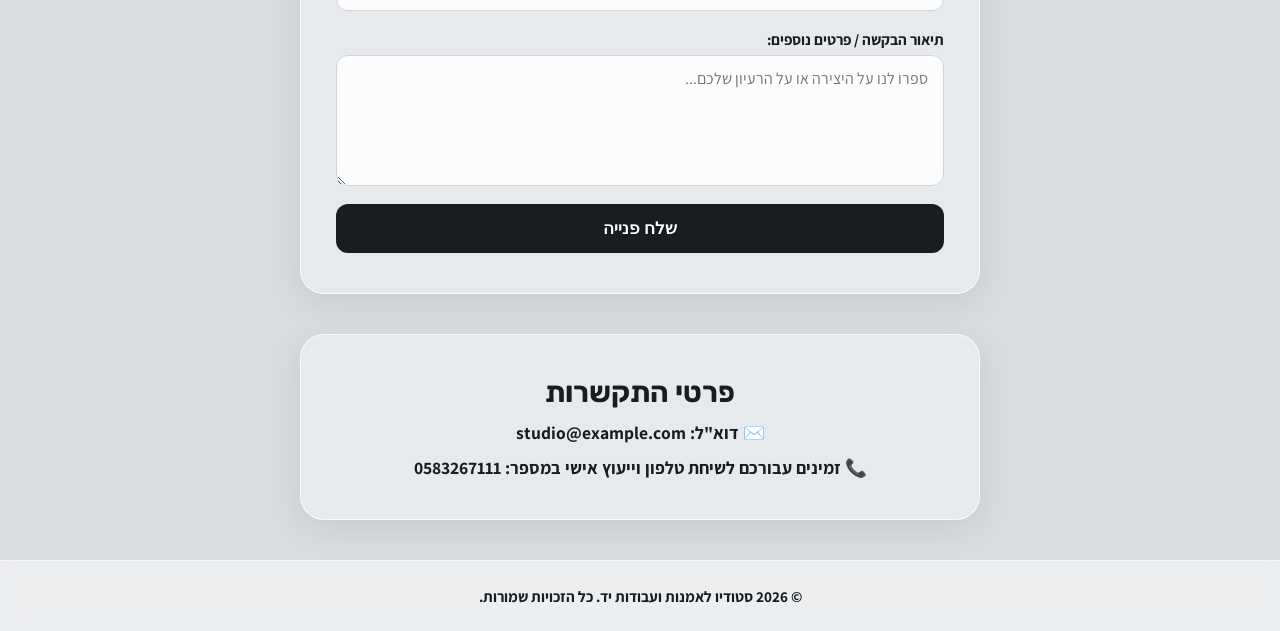
==== commit 98fab462: "Update index.html" ====
--- a/index.html
+++ b/index.html
@@ -275,7 +275,6 @@
         <!-- פרטי התקשרות -->
         <section id="contact" class="contact-section">
             <h2>פרטי התקשרות</h2>
-            <p>ניתן ליצור קשר גם בדרכים הבאות:</p>
             <ul class="contact-list">
                 <li>✉️ דוא"ל: studio@example.com</li>
                 <li>📞 זמינים עבורכם לשיחת טלפון וייעוץ אישי במספר: 0583267111</li>
--- a/style.css
+++ b/style.css
@@ -4,7 +4,7 @@
   --bg-color: #d8dce0;
   --text-primary: #1a1d20;       /* אפור-פחם כהה וחד לקריאות גבוהה */
   --text-secondary: #374151;     /* אפור-גרפיט עמוק */
-  --accent-color: #4b5563;       /* אפור-עץ מודגש */
+  --accent-color: #4b4b4982;       /* אפור-עץ מודגש */
   --accent-hover: #1f2937;
   
   /* שקיפות זכוכית מודרנית להבלטת טקסטורת העץ ברקע */
